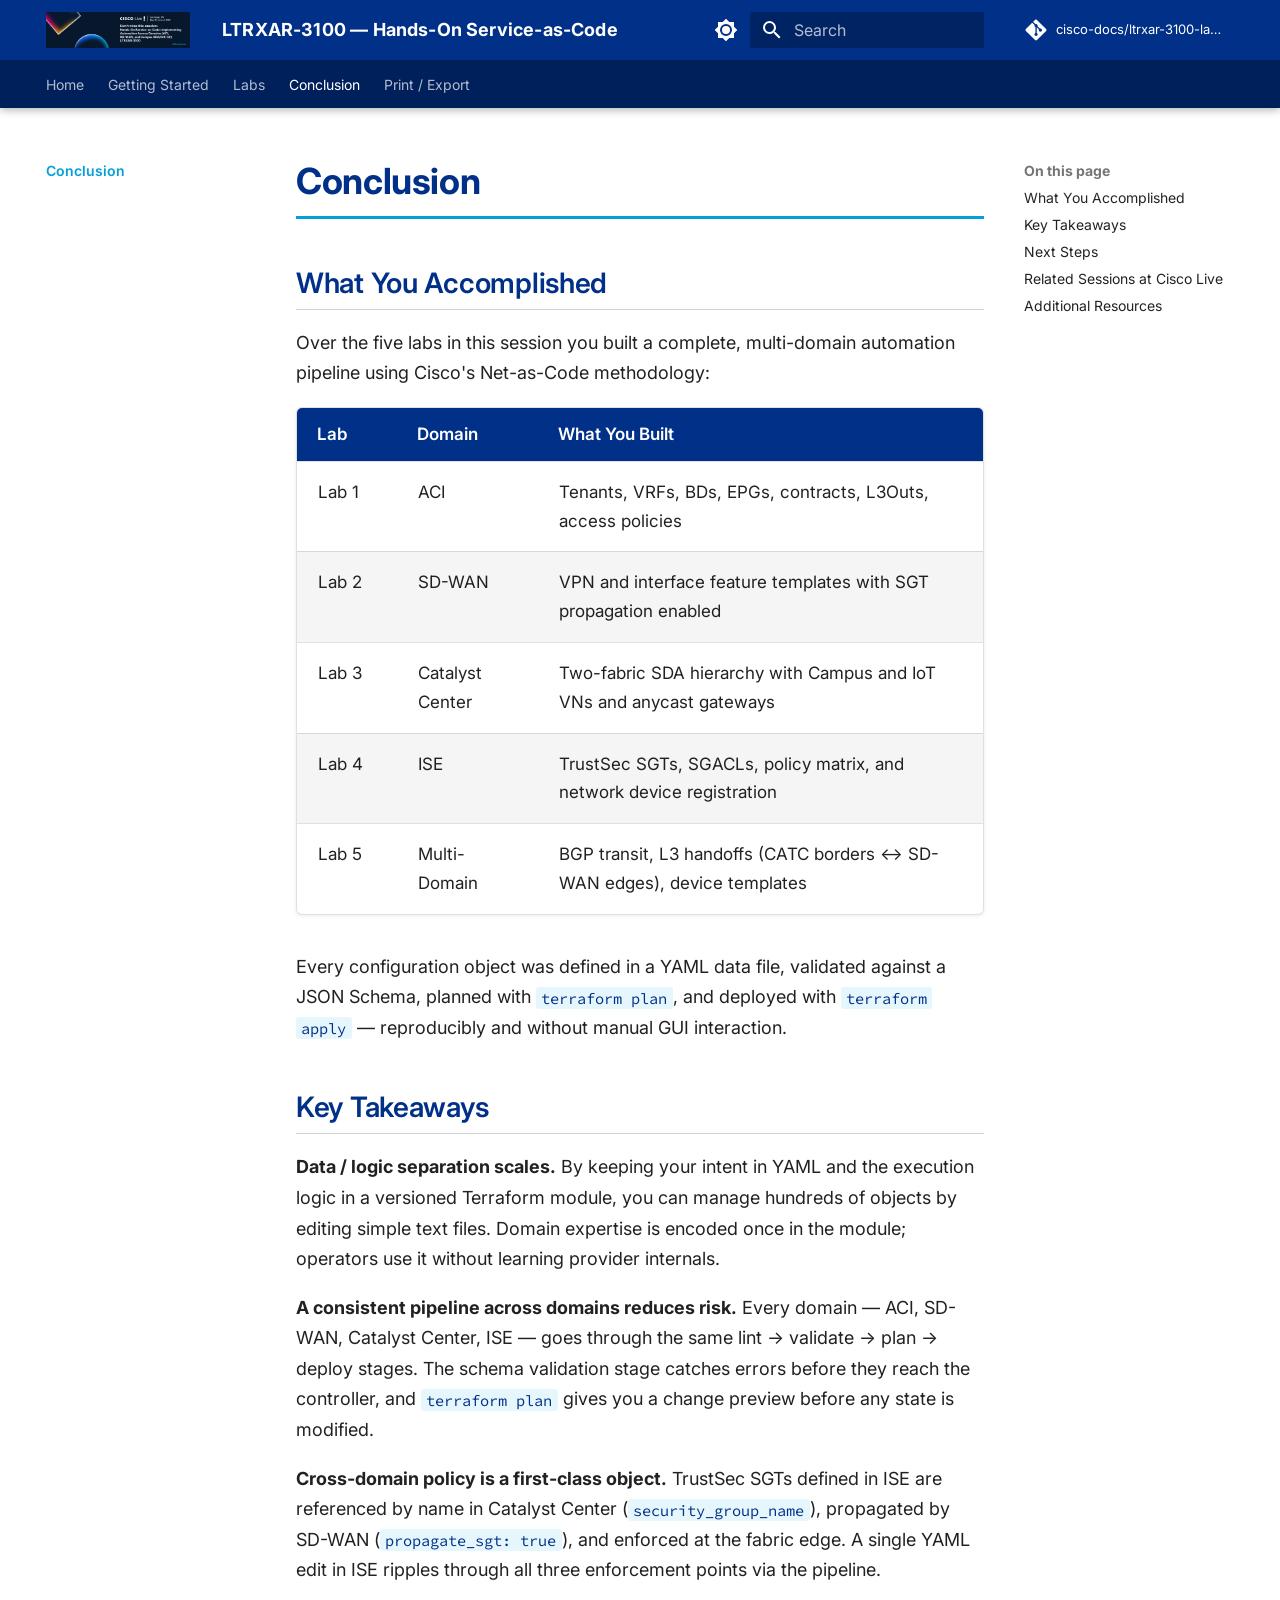
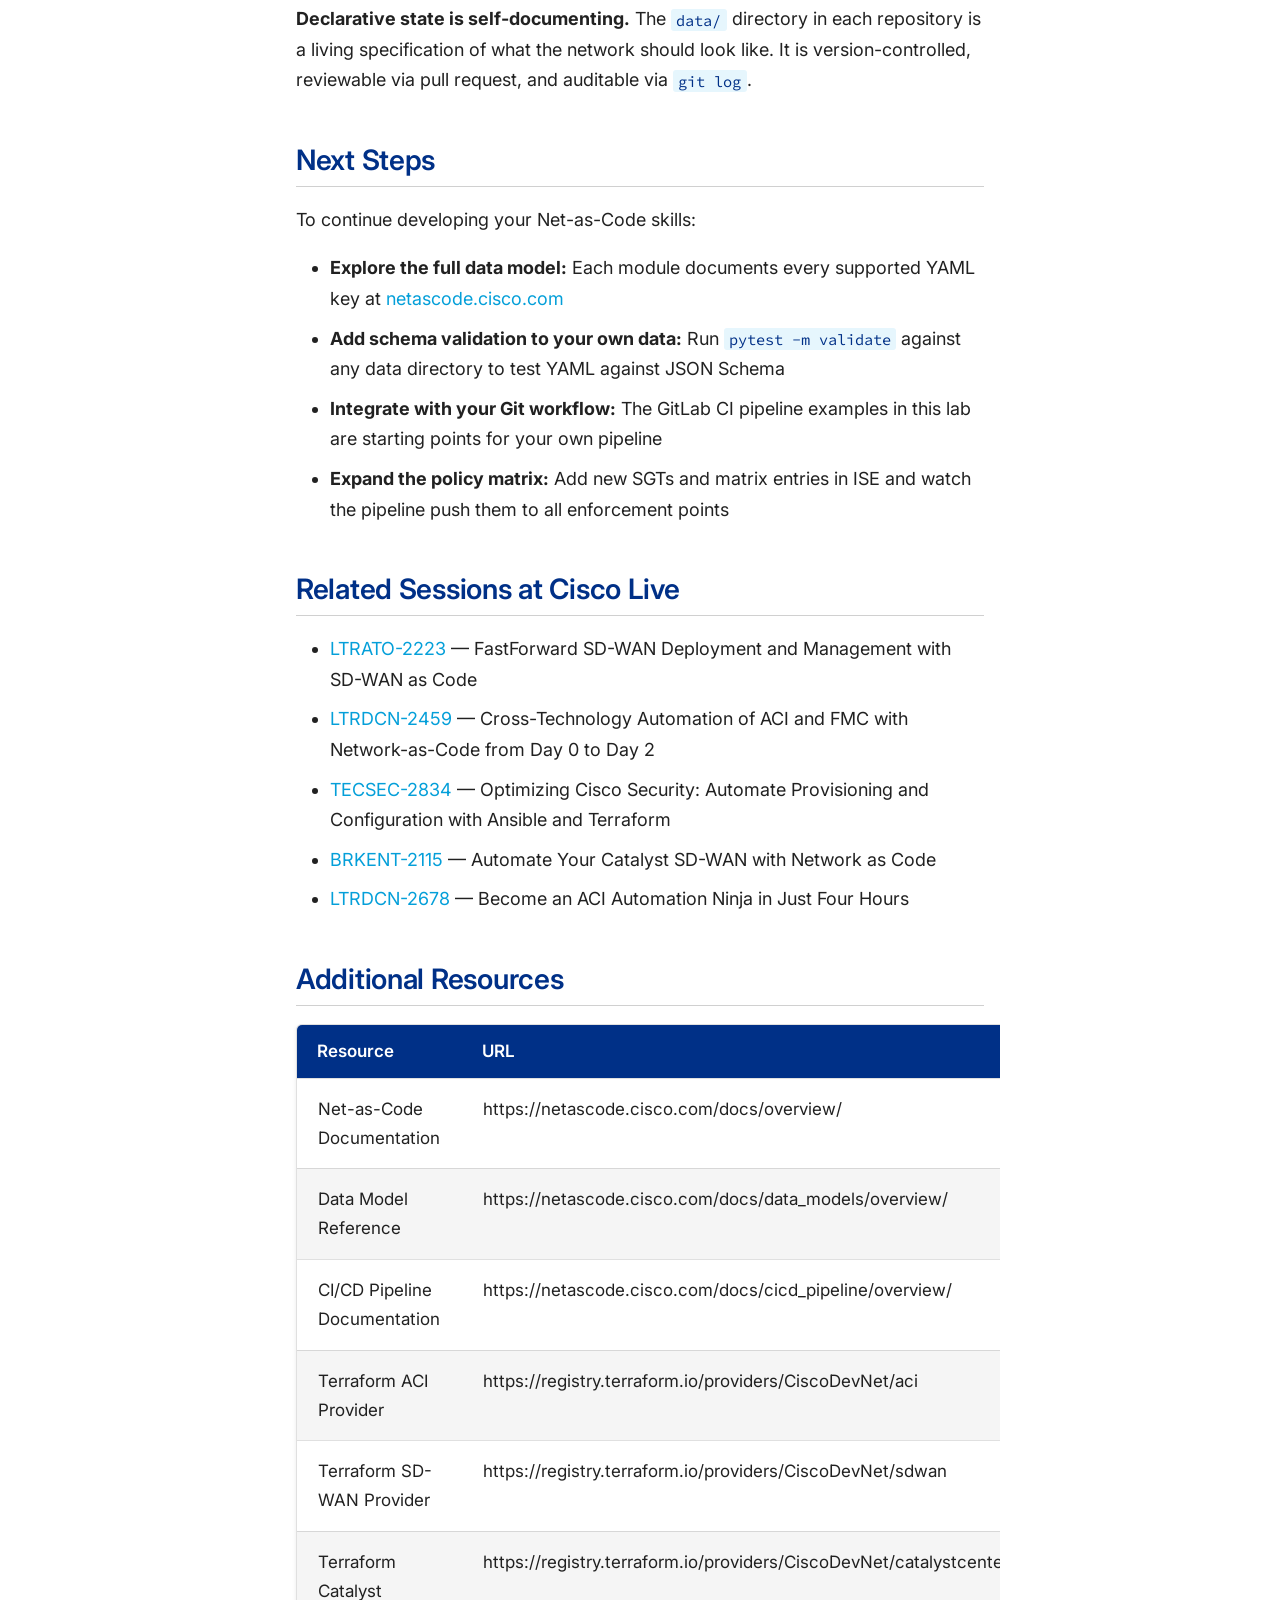
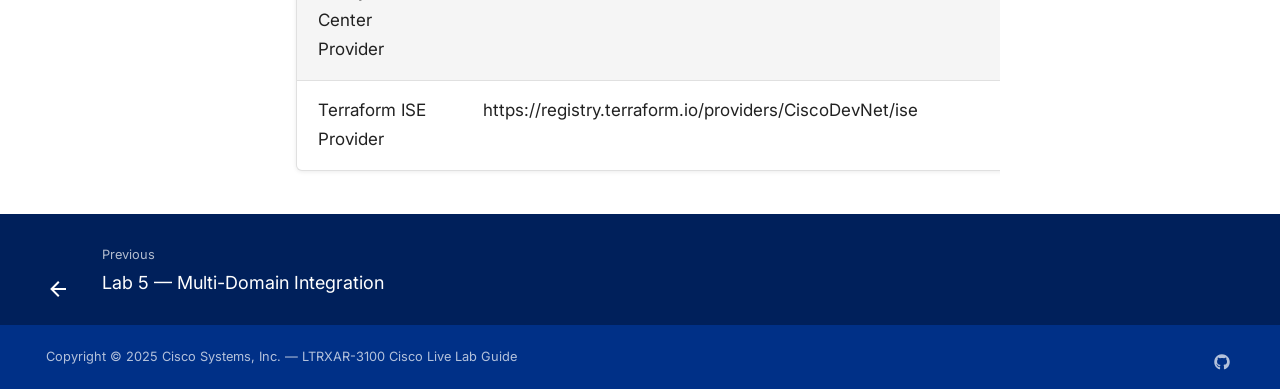
==== conclusion/index.html @ a7feae6b "Deployed baa1447 with MkDocs version: 1.6.1" ====
<!DOCTYPE html><html lang="en" class="no-js"><head>
    
      <meta charset="utf-8">
      <meta name="viewport" content="width=device-width,initial-scale=1">
      
        <meta name="description" content="Implementing Automation Across Domains: ACI, SD-WAN, and Campus SDA/IOS-XE">
      
      
        <meta name="author" content="Cisco Live">
      
      
        <link rel="canonical" href="https://cisco-docs.github.io/ltrxar-3100-lab-guide/conclusion/">
      
      
        <link rel="prev" href="../lab5_multidomain/">
      
      
      
        
      
      
      <link rel="icon" href="../assets/ltrxar_3100_logo.png">
      <meta name="generator" content="mkdocs-1.6.1, mkdocs-material-9.7.6">
    
    
      
        <title>Conclusion - LTRXAR-3100 — Hands-On Service-as-Code</title>
      
    
    
      <link rel="stylesheet" href="../assets/stylesheets/main.484c7ddc.min.css">
      
        
        <link rel="stylesheet" href="../assets/stylesheets/palette.ab4e12ef.min.css">
      
      


    
    
      
    
    
      
        
        
        <link rel="preconnect" href="https://fonts.gstatic.com" crossorigin="">
        <link rel="stylesheet" href="https://fonts.googleapis.com/css?family=Inter:300,300i,400,400i,700,700i%7CSource+Code+Pro:400,400i,700,700i&amp;display=fallback">
        <style>:root{--md-text-font:"Inter";--md-code-font:"Source Code Pro"}</style>
      
    
    
      <link rel="stylesheet" href="../css/print-site.css">
    
      <link rel="stylesheet" href="../css/print-site-material.css">
    
      <link rel="stylesheet" href="../stylesheets/cisco.css">
    
    <script>__md_scope=new URL("..",location),__md_hash=e=>[...e].reduce(((e,_)=>(e<<5)-e+_.charCodeAt(0)),0),__md_get=(e,_=localStorage,t=__md_scope)=>JSON.parse(_.getItem(t.pathname+"."+e)),__md_set=(e,_,t=localStorage,a=__md_scope)=>{try{t.setItem(a.pathname+"."+e,JSON.stringify(_))}catch(e){}}</script>
    
      

    
    
  <link href="../assets/stylesheets/glightbox.min.css" rel="stylesheet"><script src="../assets/javascripts/glightbox.min.js"></script><style id="glightbox-style">
            html.glightbox-open { overflow: initial; height: 100%; }
            .gslide-title { margin-top: 0px; user-select: text; }
            .gslide-desc { color: #666; user-select: text; }
            .gslide-image img { background: white; }
            .gscrollbar-fixer { padding-right: 15px; }
            .gdesc-inner { font-size: 0.75rem; }
            body[data-md-color-scheme="slate"] .gdesc-inner { background: var(--md-default-bg-color); }
            body[data-md-color-scheme="slate"] .gslide-title { color: var(--md-default-fg-color); }
            body[data-md-color-scheme="slate"] .gslide-desc { color: var(--md-default-fg-color); }
        </style></head>
  
  
    
    
      
    
    
    
    
    <body dir="ltr" data-md-color-scheme="default" data-md-color-primary="custom" data-md-color-accent="custom">
  
    
    <input class="md-toggle" data-md-toggle="drawer" type="checkbox" id="__drawer" autocomplete="off">
    <input class="md-toggle" data-md-toggle="search" type="checkbox" id="__search" autocomplete="off">
    <label class="md-overlay" for="__drawer"></label>
    <div data-md-component="skip">
      
        
        <a href="#conclusion" class="md-skip">
          Skip to content
        </a>
      
    </div>
    <div data-md-component="announce">
      
    </div>
    
    
      

  

<header class="md-header md-header--shadow md-header--lifted" data-md-component="header">
  <nav class="md-header__inner md-grid" aria-label="Header">
    <a href=".." title="LTRXAR-3100 — Hands-On Service-as-Code" class="md-header__button md-logo" aria-label="LTRXAR-3100 — Hands-On Service-as-Code" data-md-component="logo">
      
  <img src="../assets/ltrxar_3100_logo.png" alt="logo">

    </a>
    <label class="md-header__button md-icon" for="__drawer">
      
      <svg xmlns="http://www.w3.org/2000/svg" viewBox="0 0 24 24"><path d="M3 6h18v2H3zm0 5h18v2H3zm0 5h18v2H3z"></path></svg>
    </label>
    <div class="md-header__title" data-md-component="header-title">
      <div class="md-header__ellipsis">
        <div class="md-header__topic">
          <span class="md-ellipsis">
            LTRXAR-3100 — Hands-On Service-as-Code
          </span>
        </div>
        <div class="md-header__topic" data-md-component="header-topic">
          <span class="md-ellipsis">
            
              Conclusion
            
          </span>
        </div>
      </div>
    </div>
    
      
        <form class="md-header__option" data-md-component="palette">
  
    
    
    
    <input class="md-option" data-md-color-media="" data-md-color-scheme="default" data-md-color-primary="custom" data-md-color-accent="custom" aria-label="Switch to dark mode" type="radio" name="__palette" id="__palette_0">
    
      <label class="md-header__button md-icon" title="Switch to dark mode" for="__palette_1" hidden="">
        <svg xmlns="http://www.w3.org/2000/svg" viewBox="0 0 24 24"><path d="M12 8a4 4 0 0 0-4 4 4 4 0 0 0 4 4 4 4 0 0 0 4-4 4 4 0 0 0-4-4m0 10a6 6 0 0 1-6-6 6 6 0 0 1 6-6 6 6 0 0 1 6 6 6 6 0 0 1-6 6m8-9.31V4h-4.69L12 .69 8.69 4H4v4.69L.69 12 4 15.31V20h4.69L12 23.31 15.31 20H20v-4.69L23.31 12z"></path></svg>
      </label>
    
  
    
    
    
    <input class="md-option" data-md-color-media="" data-md-color-scheme="slate" data-md-color-primary="custom" data-md-color-accent="custom" aria-label="Switch to light mode" type="radio" name="__palette" id="__palette_1">
    
      <label class="md-header__button md-icon" title="Switch to light mode" for="__palette_0" hidden="">
        <svg xmlns="http://www.w3.org/2000/svg" viewBox="0 0 24 24"><path d="M12 18c-.89 0-1.74-.2-2.5-.55C11.56 16.5 13 14.42 13 12s-1.44-4.5-3.5-5.45C10.26 6.2 11.11 6 12 6a6 6 0 0 1 6 6 6 6 0 0 1-6 6m8-9.31V4h-4.69L12 .69 8.69 4H4v4.69L.69 12 4 15.31V20h4.69L12 23.31 15.31 20H20v-4.69L23.31 12z"></path></svg>
      </label>
    
  
</form>
      
    
    
      <script>var palette=__md_get("__palette");if(palette&&palette.color){if("(prefers-color-scheme)"===palette.color.media){var media=matchMedia("(prefers-color-scheme: light)"),input=document.querySelector(media.matches?"[data-md-color-media='(prefers-color-scheme: light)']":"[data-md-color-media='(prefers-color-scheme: dark)']");palette.color.media=input.getAttribute("data-md-color-media"),palette.color.scheme=input.getAttribute("data-md-color-scheme"),palette.color.primary=input.getAttribute("data-md-color-primary"),palette.color.accent=input.getAttribute("data-md-color-accent")}for(var[key,value]of Object.entries(palette.color))document.body.setAttribute("data-md-color-"+key,value)}</script>
    
    
    
      
      
        <label class="md-header__button md-icon" for="__search">
          
          <svg xmlns="http://www.w3.org/2000/svg" viewBox="0 0 24 24"><path d="M9.5 3A6.5 6.5 0 0 1 16 9.5c0 1.61-.59 3.09-1.56 4.23l.27.27h.79l5 5-1.5 1.5-5-5v-.79l-.27-.27A6.52 6.52 0 0 1 9.5 16 6.5 6.5 0 0 1 3 9.5 6.5 6.5 0 0 1 9.5 3m0 2C7 5 5 7 5 9.5S7 14 9.5 14 14 12 14 9.5 12 5 9.5 5"></path></svg>
        </label>
        <div class="md-search" data-md-component="search" role="dialog">
  <label class="md-search__overlay" for="__search"></label>
  <div class="md-search__inner" role="search">
    <form class="md-search__form" name="search">
      <input type="text" class="md-search__input" name="query" aria-label="Search" placeholder="Search" autocapitalize="off" autocorrect="off" autocomplete="off" spellcheck="false" data-md-component="search-query" required="">
      <label class="md-search__icon md-icon" for="__search">
        
        <svg xmlns="http://www.w3.org/2000/svg" viewBox="0 0 24 24"><path d="M9.5 3A6.5 6.5 0 0 1 16 9.5c0 1.61-.59 3.09-1.56 4.23l.27.27h.79l5 5-1.5 1.5-5-5v-.79l-.27-.27A6.52 6.52 0 0 1 9.5 16 6.5 6.5 0 0 1 3 9.5 6.5 6.5 0 0 1 9.5 3m0 2C7 5 5 7 5 9.5S7 14 9.5 14 14 12 14 9.5 12 5 9.5 5"></path></svg>
        
        <svg xmlns="http://www.w3.org/2000/svg" viewBox="0 0 24 24"><path d="M20 11v2H8l5.5 5.5-1.42 1.42L4.16 12l7.92-7.92L13.5 5.5 8 11z"></path></svg>
      </label>
      <nav class="md-search__options" aria-label="Search">
        
          <a href="javascript:void(0)" class="md-search__icon md-icon" title="Share" aria-label="Share" data-clipboard="" data-clipboard-text="" data-md-component="search-share" tabindex="-1">
            
            <svg xmlns="http://www.w3.org/2000/svg" viewBox="0 0 24 24"><path d="M18 16.08c-.76 0-1.44.3-1.96.77L8.91 12.7c.05-.23.09-.46.09-.7s-.04-.47-.09-.7l7.05-4.11c.54.5 1.25.81 2.04.81a3 3 0 0 0 3-3 3 3 0 0 0-3-3 3 3 0 0 0-3 3c0 .24.04.47.09.7L8.04 9.81C7.5 9.31 6.79 9 6 9a3 3 0 0 0-3 3 3 3 0 0 0 3 3c.79 0 1.5-.31 2.04-.81l7.12 4.15c-.05.21-.08.43-.08.66 0 1.61 1.31 2.91 2.92 2.91s2.92-1.3 2.92-2.91A2.92 2.92 0 0 0 18 16.08"></path></svg>
          </a>
        
        <button type="reset" class="md-search__icon md-icon" title="Clear" aria-label="Clear" tabindex="-1">
          
          <svg xmlns="http://www.w3.org/2000/svg" viewBox="0 0 24 24"><path d="M19 6.41 17.59 5 12 10.59 6.41 5 5 6.41 10.59 12 5 17.59 6.41 19 12 13.41 17.59 19 19 17.59 13.41 12z"></path></svg>
        </button>
      </nav>
      
        <div class="md-search__suggest" data-md-component="search-suggest"></div>
      
    </form>
    <div class="md-search__output">
      <div class="md-search__scrollwrap" tabindex="0" data-md-scrollfix="">
        <div class="md-search-result" data-md-component="search-result">
          <div class="md-search-result__meta">
            Initializing search
          </div>
          <ol class="md-search-result__list" role="presentation"></ol>
        </div>
      </div>
    </div>
  </div>
</div>
      
    
    
      <div class="md-header__source">
        <a href="https://github.com/cisco-docs/ltrxar-3100-lab-guide" title="Go to repository" class="md-source" data-md-component="source">
  <div class="md-source__icon md-icon">
    
    <svg xmlns="http://www.w3.org/2000/svg" viewBox="0 0 448 512"><!--! Font Awesome Free 7.1.0 by @fontawesome - https://fontawesome.com License - https://fontawesome.com/license/free (Icons: CC BY 4.0, Fonts: SIL OFL 1.1, Code: MIT License) Copyright 2025 Fonticons, Inc.--><path d="M439.6 236.1 244 40.5c-5.4-5.5-12.8-8.5-20.4-8.5s-15 3-20.4 8.4L162.5 81l51.5 51.5c27.1-9.1 52.7 16.8 43.4 43.7l49.7 49.7c34.2-11.8 61.2 31 35.5 56.7-26.5 26.5-70.2-2.9-56-37.3L240.3 199v121.9c25.3 12.5 22.3 41.8 9.1 55-6.4 6.4-15.2 10.1-24.3 10.1s-17.8-3.6-24.3-10.1c-17.6-17.6-11.1-46.9 11.2-56v-123c-20.8-8.5-24.6-30.7-18.6-45L142.6 101 8.5 235.1C3 240.6 0 247.9 0 255.5s3 15 8.5 20.4l195.6 195.7c5.4 5.4 12.7 8.4 20.4 8.4s15-3 20.4-8.4l194.7-194.7c5.4-5.4 8.4-12.8 8.4-20.4s-3-15-8.4-20.4"></path></svg>
  </div>
  <div class="md-source__repository">
    cisco-docs/ltrxar-3100-lab-guide
  </div>
</a>
      </div>
    
  </nav>
  
    
      
<nav class="md-tabs" aria-label="Tabs" data-md-component="tabs">
  <div class="md-grid">
    <ul class="md-tabs__list">
      
        
  
  
  
  
    <li class="md-tabs__item">
      <a href=".." class="md-tabs__link">
        
  
  
    
  
  Home

      </a>
    </li>
  

      
        
  
  
  
  
    
    
      <li class="md-tabs__item">
        <a href="../overview/" class="md-tabs__link">
          
  
  
    
  
  Getting Started

        </a>
      </li>
    
  

      
        
  
  
  
  
    
    
      <li class="md-tabs__item">
        <a href="../lab1_aci/" class="md-tabs__link">
          
  
  
    
  
  Labs

        </a>
      </li>
    
  

      
        
  
  
  
    
  
  
    <li class="md-tabs__item md-tabs__item--active">
      <a href="./" class="md-tabs__link">
        
  
  
    
  
  Conclusion

      </a>
    </li>
  

      
        
  
  
  
  
    <li class="md-tabs__item">
      <a href="../print_page/" class="md-tabs__link">
        
  
  
    
  
  Print / Export

      </a>
    </li>
  

      
    </ul>
  </div>
</nav>
    
  
</header>
    
    <div class="md-container" data-md-component="container">
      
      
        
      
      <main class="md-main" data-md-component="main">
        <div class="md-main__inner md-grid">
          
            
              
              <div class="md-sidebar md-sidebar--primary" data-md-component="sidebar" data-md-type="navigation">
                <div class="md-sidebar__scrollwrap">
                  <div class="md-sidebar__inner">
                    


  


<nav class="md-nav md-nav--primary md-nav--lifted" aria-label="Navigation" data-md-level="0">
  <label class="md-nav__title" for="__drawer">
    <a href=".." title="LTRXAR-3100 — Hands-On Service-as-Code" class="md-nav__button md-logo" aria-label="LTRXAR-3100 — Hands-On Service-as-Code" data-md-component="logo">
      
  <img src="../assets/ltrxar_3100_logo.png" alt="logo">

    </a>
    LTRXAR-3100 — Hands-On Service-as-Code
  </label>
  
    <div class="md-nav__source">
      <a href="https://github.com/cisco-docs/ltrxar-3100-lab-guide" title="Go to repository" class="md-source" data-md-component="source">
  <div class="md-source__icon md-icon">
    
    <svg xmlns="http://www.w3.org/2000/svg" viewBox="0 0 448 512"><!--! Font Awesome Free 7.1.0 by @fontawesome - https://fontawesome.com License - https://fontawesome.com/license/free (Icons: CC BY 4.0, Fonts: SIL OFL 1.1, Code: MIT License) Copyright 2025 Fonticons, Inc.--><path d="M439.6 236.1 244 40.5c-5.4-5.5-12.8-8.5-20.4-8.5s-15 3-20.4 8.4L162.5 81l51.5 51.5c27.1-9.1 52.7 16.8 43.4 43.7l49.7 49.7c34.2-11.8 61.2 31 35.5 56.7-26.5 26.5-70.2-2.9-56-37.3L240.3 199v121.9c25.3 12.5 22.3 41.8 9.1 55-6.4 6.4-15.2 10.1-24.3 10.1s-17.8-3.6-24.3-10.1c-17.6-17.6-11.1-46.9 11.2-56v-123c-20.8-8.5-24.6-30.7-18.6-45L142.6 101 8.5 235.1C3 240.6 0 247.9 0 255.5s3 15 8.5 20.4l195.6 195.7c5.4 5.4 12.7 8.4 20.4 8.4s15-3 20.4-8.4l194.7-194.7c5.4-5.4 8.4-12.8 8.4-20.4s-3-15-8.4-20.4"></path></svg>
  </div>
  <div class="md-source__repository">
    cisco-docs/ltrxar-3100-lab-guide
  </div>
</a>
    </div>
  
  <ul class="md-nav__list" data-md-scrollfix="">
    
      
      
  
  
  
  
    <li class="md-nav__item">
      <a href=".." class="md-nav__link">
        
  
  
  <span class="md-ellipsis">
    
  
    Home
  

    
  </span>
  
  

      </a>
    </li>
  

    
      
      
  
  
  
  
    
    
      
        
      
        
      
    
    
    
      
      
        
      
    
    
    <li class="md-nav__item md-nav__item--nested">
      
        
        
          
        
        <input class="md-nav__toggle md-toggle md-toggle--indeterminate" type="checkbox" id="__nav_2">
        
          
          <label class="md-nav__link" for="__nav_2" id="__nav_2_label" tabindex="0">
            
  
  
  <span class="md-ellipsis">
    
  
    Getting Started
  

    
  </span>
  
  

            <span class="md-nav__icon md-icon"></span>
          </label>
        
        <nav class="md-nav" data-md-level="1" aria-labelledby="__nav_2_label" aria-expanded="false">
          <label class="md-nav__title" for="__nav_2">
            <span class="md-nav__icon md-icon"></span>
            
  
    Getting Started
  

          </label>
          <ul class="md-nav__list" data-md-scrollfix="">
            
              
                
  
  
  
  
    <li class="md-nav__item">
      <a href="../overview/" class="md-nav__link">
        
  
  
  <span class="md-ellipsis">
    
  
    Overview
  

    
  </span>
  
  

      </a>
    </li>
  

              
            
              
                
  
  
  
  
    <li class="md-nav__item">
      <a href="../introduction/" class="md-nav__link">
        
  
  
  <span class="md-ellipsis">
    
  
    Introduction
  

    
  </span>
  
  

      </a>
    </li>
  

              
            
          </ul>
        </nav>
      
    </li>
  

    
      
      
  
  
  
  
    
    
      
        
      
        
      
        
      
        
      
        
      
    
    
    
      
      
        
      
    
    
    <li class="md-nav__item md-nav__item--nested">
      
        
        
          
        
        <input class="md-nav__toggle md-toggle md-toggle--indeterminate" type="checkbox" id="__nav_3">
        
          
          <label class="md-nav__link" for="__nav_3" id="__nav_3_label" tabindex="0">
            
  
  
  <span class="md-ellipsis">
    
  
    Labs
  

    
  </span>
  
  

            <span class="md-nav__icon md-icon"></span>
          </label>
        
        <nav class="md-nav" data-md-level="1" aria-labelledby="__nav_3_label" aria-expanded="false">
          <label class="md-nav__title" for="__nav_3">
            <span class="md-nav__icon md-icon"></span>
            
  
    Labs
  

          </label>
          <ul class="md-nav__list" data-md-scrollfix="">
            
              
                
  
  
  
  
    <li class="md-nav__item">
      <a href="../lab1_aci/" class="md-nav__link">
        
  
  
  <span class="md-ellipsis">
    
  
    Lab 1 — ACI as Code
  

    
  </span>
  
  

      </a>
    </li>
  

              
            
              
                
  
  
  
  
    <li class="md-nav__item">
      <a href="../lab2_sdwan/" class="md-nav__link">
        
  
  
  <span class="md-ellipsis">
    
  
    Lab 2 — SD-WAN as Code
  

    
  </span>
  
  

      </a>
    </li>
  

              
            
              
                
  
  
  
  
    <li class="md-nav__item">
      <a href="../lab3_catc/" class="md-nav__link">
        
  
  
  <span class="md-ellipsis">
    
  
    Lab 3 — Catalyst Center as Code
  

    
  </span>
  
  

      </a>
    </li>
  

              
            
              
                
  
  
  
  
    <li class="md-nav__item">
      <a href="../lab4_ise/" class="md-nav__link">
        
  
  
  <span class="md-ellipsis">
    
  
    Lab 4 — ISE as Code
  

    
  </span>
  
  

      </a>
    </li>
  

              
            
              
                
  
  
  
  
    <li class="md-nav__item">
      <a href="../lab5_multidomain/" class="md-nav__link">
        
  
  
  <span class="md-ellipsis">
    
  
    Lab 5 — Multi-Domain Integration
  

    
  </span>
  
  

      </a>
    </li>
  

              
            
          </ul>
        </nav>
      
    </li>
  

    
      
      
  
  
    
  
  
  
    <li class="md-nav__item md-nav__item--active">
      
      <input class="md-nav__toggle md-toggle" type="checkbox" id="__toc">
      
      
        
      
      
        <label class="md-nav__link md-nav__link--active" for="__toc">
          
  
  
  <span class="md-ellipsis">
    
  
    Conclusion
  

    
  </span>
  
  

          <span class="md-nav__icon md-icon"></span>
        </label>
      
      <a href="./" class="md-nav__link md-nav__link--active">
        
  
  
  <span class="md-ellipsis">
    
  
    Conclusion
  

    
  </span>
  
  

      </a>
      
        

  

<nav class="md-nav md-nav--secondary" aria-label="On this page">
  
  
  
    
  
  
    <label class="md-nav__title" for="__toc">
      <span class="md-nav__icon md-icon"></span>
      On this page
    </label>
    <ul class="md-nav__list" data-md-component="toc" data-md-scrollfix="">
      
        <li class="md-nav__item">
  <a href="#what-you-accomplished" class="md-nav__link">
    <span class="md-ellipsis">
      
        What You Accomplished
      
    </span>
  </a>
  
</li>
      
        <li class="md-nav__item">
  <a href="#key-takeaways" class="md-nav__link">
    <span class="md-ellipsis">
      
        Key Takeaways
      
    </span>
  </a>
  
</li>
      
        <li class="md-nav__item">
  <a href="#next-steps" class="md-nav__link">
    <span class="md-ellipsis">
      
        Next Steps
      
    </span>
  </a>
  
</li>
      
        <li class="md-nav__item">
  <a href="#related-sessions-at-cisco-live" class="md-nav__link">
    <span class="md-ellipsis">
      
        Related Sessions at Cisco Live
      
    </span>
  </a>
  
</li>
      
        <li class="md-nav__item">
  <a href="#additional-resources" class="md-nav__link">
    <span class="md-ellipsis">
      
        Additional Resources
      
    </span>
  </a>
  
</li>
      
    </ul>
  
</nav>
      
    </li>
  

    
      
      
  
  
  
  
    <li class="md-nav__item">
      <a href="../print_page/" class="md-nav__link">
        
  
  
  <span class="md-ellipsis">
    
  
    Print / Export
  

    
  </span>
  
  

      </a>
    </li>
  

    
  </ul>
</nav>
                  </div>
                </div>
              </div>
            
            
              
              <div class="md-sidebar md-sidebar--secondary" data-md-component="sidebar" data-md-type="toc">
                <div class="md-sidebar__scrollwrap">
                  <div class="md-sidebar__inner">
                    

  

<nav class="md-nav md-nav--secondary" aria-label="On this page">
  
  
  
    
  
  
    <label class="md-nav__title" for="__toc">
      <span class="md-nav__icon md-icon"></span>
      On this page
    </label>
    <ul class="md-nav__list" data-md-component="toc" data-md-scrollfix="">
      
        <li class="md-nav__item">
  <a href="#what-you-accomplished" class="md-nav__link">
    <span class="md-ellipsis">
      
        What You Accomplished
      
    </span>
  </a>
  
</li>
      
        <li class="md-nav__item">
  <a href="#key-takeaways" class="md-nav__link">
    <span class="md-ellipsis">
      
        Key Takeaways
      
    </span>
  </a>
  
</li>
      
        <li class="md-nav__item">
  <a href="#next-steps" class="md-nav__link">
    <span class="md-ellipsis">
      
        Next Steps
      
    </span>
  </a>
  
</li>
      
        <li class="md-nav__item">
  <a href="#related-sessions-at-cisco-live" class="md-nav__link">
    <span class="md-ellipsis">
      
        Related Sessions at Cisco Live
      
    </span>
  </a>
  
</li>
      
        <li class="md-nav__item">
  <a href="#additional-resources" class="md-nav__link">
    <span class="md-ellipsis">
      
        Additional Resources
      
    </span>
  </a>
  
</li>
      
    </ul>
  
</nav>
                  </div>
                </div>
              </div>
            
          
          
            <div class="md-content" data-md-component="content">
              
              <article class="md-content__inner md-typeset">
                
                  



<h1 id="conclusion">Conclusion<a class="headerlink" href="#conclusion" title="Permanent link">¶</a></h1>
<h2 id="what-you-accomplished">What You Accomplished<a class="headerlink" href="#what-you-accomplished" title="Permanent link">¶</a></h2>
<p>Over the five labs in this session you built a complete, multi-domain automation pipeline using Cisco's Net-as-Code methodology:</p>
<table>
<thead>
<tr>
<th>Lab</th>
<th>Domain</th>
<th>What You Built</th>
</tr>
</thead>
<tbody>
<tr>
<td>Lab 1</td>
<td>ACI</td>
<td>Tenants, VRFs, BDs, EPGs, contracts, L3Outs, access policies</td>
</tr>
<tr>
<td>Lab 2</td>
<td>SD-WAN</td>
<td>VPN and interface feature templates with SGT propagation enabled</td>
</tr>
<tr>
<td>Lab 3</td>
<td>Catalyst Center</td>
<td>Two-fabric SDA hierarchy with Campus and IoT VNs and anycast gateways</td>
</tr>
<tr>
<td>Lab 4</td>
<td>ISE</td>
<td>TrustSec SGTs, SGACLs, policy matrix, and network device registration</td>
</tr>
<tr>
<td>Lab 5</td>
<td>Multi-Domain</td>
<td>BGP transit, L3 handoffs (CATC borders ↔ SD-WAN edges), device templates</td>
</tr>
</tbody>
</table>
<p>Every configuration object was defined in a YAML data file, validated against a JSON Schema, planned with <code>terraform plan</code>, and deployed with <code>terraform apply</code> — reproducibly and without manual GUI interaction.</p>
<h2 id="key-takeaways">Key Takeaways<a class="headerlink" href="#key-takeaways" title="Permanent link">¶</a></h2>
<p><strong>Data / logic separation scales.</strong> By keeping your intent in YAML and the execution logic in a versioned Terraform module, you can manage hundreds of objects by editing simple text files. Domain expertise is encoded once in the module; operators use it without learning provider internals.</p>
<p><strong>A consistent pipeline across domains reduces risk.</strong> Every domain — ACI, SD-WAN, Catalyst Center, ISE — goes through the same lint → validate → plan → deploy stages. The schema validation stage catches errors before they reach the controller, and <code>terraform plan</code> gives you a change preview before any state is modified.</p>
<p><strong>Cross-domain policy is a first-class object.</strong> TrustSec SGTs defined in ISE are referenced by name in Catalyst Center (<code>security_group_name</code>), propagated by SD-WAN (<code>propagate_sgt: true</code>), and enforced at the fabric edge. A single YAML edit in ISE ripples through all three enforcement points via the pipeline.</p>
<p><strong>Declarative state is self-documenting.</strong> The <code>data/</code> directory in each repository is a living specification of what the network should look like. It is version-controlled, reviewable via pull request, and auditable via <code>git log</code>.</p>
<h2 id="next-steps">Next Steps<a class="headerlink" href="#next-steps" title="Permanent link">¶</a></h2>
<p>To continue developing your Net-as-Code skills:</p>
<ul>
<li><strong>Explore the full data model:</strong> Each module documents every supported YAML key at <a href="https://netascode.cisco.com/docs/data_models/overview/">netascode.cisco.com</a></li>
<li><strong>Add schema validation to your own data:</strong> Run <code>pytest -m validate</code> against any data directory to test YAML against JSON Schema</li>
<li><strong>Integrate with your Git workflow:</strong> The GitLab CI pipeline examples in this lab are starting points for your own pipeline</li>
<li><strong>Expand the policy matrix:</strong> Add new SGTs and matrix entries in ISE and watch the pipeline push them to all enforcement points</li>
</ul>
<h2 id="related-sessions-at-cisco-live">Related Sessions at Cisco Live<a class="headerlink" href="#related-sessions-at-cisco-live" title="Permanent link">¶</a></h2>
<ul>
<li><a href="https://www.ciscolive.com/emea/learn/session-catalog.html?search=LTRATO-2223">LTRATO-2223</a> — FastForward SD-WAN Deployment and Management with SD-WAN as Code</li>
<li><a href="https://www.ciscolive.com/emea/learn/session-catalog.html?search=LTRDCN-2459">LTRDCN-2459</a> — Cross-Technology Automation of ACI and FMC with Network-as-Code from Day 0 to Day 2</li>
<li><a href="https://www.ciscolive.com/emea/learn/session-catalog.html?search=TECSEC-2834">TECSEC-2834</a> — Optimizing Cisco Security: Automate Provisioning and Configuration with Ansible and Terraform</li>
<li><a href="https://www.ciscolive.com/emea/learn/session-catalog.html?search=BRKENT-2115">BRKENT-2115</a> — Automate Your Catalyst SD-WAN with Network as Code</li>
<li><a href="https://www.ciscolive.com/emea/learn/session-catalog.html?search=LTRDCN-2678">LTRDCN-2678</a> — Become an ACI Automation Ninja in Just Four Hours</li>
</ul>
<h2 id="additional-resources">Additional Resources<a class="headerlink" href="#additional-resources" title="Permanent link">¶</a></h2>
<table>
<thead>
<tr>
<th>Resource</th>
<th>URL</th>
</tr>
</thead>
<tbody>
<tr>
<td>Net-as-Code Documentation</td>
<td>https://netascode.cisco.com/docs/overview/</td>
</tr>
<tr>
<td>Data Model Reference</td>
<td>https://netascode.cisco.com/docs/data_models/overview/</td>
</tr>
<tr>
<td>CI/CD Pipeline Documentation</td>
<td>https://netascode.cisco.com/docs/cicd_pipeline/overview/</td>
</tr>
<tr>
<td>Terraform ACI Provider</td>
<td>https://registry.terraform.io/providers/CiscoDevNet/aci</td>
</tr>
<tr>
<td>Terraform SD-WAN Provider</td>
<td>https://registry.terraform.io/providers/CiscoDevNet/sdwan</td>
</tr>
<tr>
<td>Terraform Catalyst Center Provider</td>
<td>https://registry.terraform.io/providers/CiscoDevNet/catalystcenter</td>
</tr>
<tr>
<td>Terraform ISE Provider</td>
<td>https://registry.terraform.io/providers/CiscoDevNet/ise</td>
</tr>
</tbody>
</table>












                
              </article>
            </div>
          
          
  <script>var tabs=__md_get("__tabs");if(Array.isArray(tabs))e:for(var set of document.querySelectorAll(".tabbed-set")){var labels=set.querySelector(".tabbed-labels");for(var tab of tabs)for(var label of labels.getElementsByTagName("label"))if(label.innerText.trim()===tab){var input=document.getElementById(label.htmlFor);input.checked=!0;continue e}}</script>

<script>var target=document.getElementById(location.hash.slice(1));target&&target.name&&(target.checked=target.name.startsWith("__tabbed_"))</script>
        </div>
        
          <button type="button" class="md-top md-icon" data-md-component="top" hidden="">
  
  <svg xmlns="http://www.w3.org/2000/svg" viewBox="0 0 24 24"><path d="M13 20h-2V8l-5.5 5.5-1.42-1.42L12 4.16l7.92 7.92-1.42 1.42L13 8z"></path></svg>
  Back to top
</button>
        
      </main>
      
        <footer class="md-footer">
  
    
      
      <nav class="md-footer__inner md-grid" aria-label="Footer">
        
          
          <a href="../lab5_multidomain/" class="md-footer__link md-footer__link--prev" aria-label="Previous: Lab 5 — Multi-Domain Integration">
            <div class="md-footer__button md-icon">
              
              <svg xmlns="http://www.w3.org/2000/svg" viewBox="0 0 24 24"><path d="M20 11v2H8l5.5 5.5-1.42 1.42L4.16 12l7.92-7.92L13.5 5.5 8 11z"></path></svg>
            </div>
            <div class="md-footer__title">
              <span class="md-footer__direction">
                Previous
              </span>
              <div class="md-ellipsis">
                Lab 5 — Multi-Domain Integration
              </div>
            </div>
          </a>
        
        
      </nav>
    
  
  <div class="md-footer-meta md-typeset">
    <div class="md-footer-meta__inner md-grid">
      <div class="md-copyright">
  
    <div class="md-copyright__highlight">
      Copyright © 2025 Cisco Systems, Inc. — LTRXAR-3100 Cisco Live Lab Guide

    </div>
  
  
</div>
      
        
<div class="md-social">
  
    
    
    
    
    <a href="https://github.com/cisco-docs" target="_blank" rel="noopener" title="Cisco Docs on GitHub" class="md-social__link">
      <svg xmlns="http://www.w3.org/2000/svg" viewBox="0 0 512 512"><!--! Font Awesome Free 7.1.0 by @fontawesome - https://fontawesome.com License - https://fontawesome.com/license/free (Icons: CC BY 4.0, Fonts: SIL OFL 1.1, Code: MIT License) Copyright 2025 Fonticons, Inc.--><path d="M173.9 397.4c0 2-2.3 3.6-5.2 3.6-3.3.3-5.6-1.3-5.6-3.6 0-2 2.3-3.6 5.2-3.6 3-.3 5.6 1.3 5.6 3.6m-31.1-4.5c-.7 2 1.3 4.3 4.3 4.9 2.6 1 5.6 0 6.2-2s-1.3-4.3-4.3-5.2c-2.6-.7-5.5.3-6.2 2.3m44.2-1.7c-2.9.7-4.9 2.6-4.6 4.9.3 2 2.9 3.3 5.9 2.6 2.9-.7 4.9-2.6 4.6-4.6-.3-1.9-3-3.2-5.9-2.9M252.8 8C114.1 8 8 113.3 8 252c0 110.9 69.8 205.8 169.5 239.2 12.8 2.3 17.3-5.6 17.3-12.1 0-6.2-.3-40.4-.3-61.4 0 0-70 15-84.7-29.8 0 0-11.4-29.1-27.8-36.6 0 0-22.9-15.7 1.6-15.4 0 0 24.9 2 38.6 25.8 21.9 38.6 58.6 27.5 72.9 20.9 2.3-16 8.8-27.1 16-33.7-55.9-6.2-112.3-14.3-112.3-110.5 0-27.5 7.6-41.3 23.6-58.9-2.6-6.5-11.1-33.3 2.6-67.9 20.9-6.5 69 27 69 27 20-5.6 41.5-8.5 62.8-8.5s42.8 2.9 62.8 8.5c0 0 48.1-33.6 69-27 13.7 34.7 5.2 61.4 2.6 67.9 16 17.7 25.8 31.5 25.8 58.9 0 96.5-58.9 104.2-114.8 110.5 9.2 7.9 17 22.9 17 46.4 0 33.7-.3 75.4-.3 83.6 0 6.5 4.6 14.4 17.3 12.1C436.2 457.8 504 362.9 504 252 504 113.3 391.5 8 252.8 8M105.2 352.9c-1.3 1-1 3.3.7 5.2 1.6 1.6 3.9 2.3 5.2 1 1.3-1 1-3.3-.7-5.2-1.6-1.6-3.9-2.3-5.2-1m-10.8-8.1c-.7 1.3.3 2.9 2.3 3.9 1.6 1 3.6.7 4.3-.7.7-1.3-.3-2.9-2.3-3.9-2-.6-3.6-.3-4.3.7m32.4 35.6c-1.6 1.3-1 4.3 1.3 6.2 2.3 2.3 5.2 2.6 6.5 1 1.3-1.3.7-4.3-1.3-6.2-2.2-2.3-5.2-2.6-6.5-1m-11.4-14.7c-1.6 1-1.6 3.6 0 5.9s4.3 3.3 5.6 2.3c1.6-1.3 1.6-3.9 0-6.2-1.4-2.3-4-3.3-5.6-2"></path></svg>
    </a>
  
</div>
      
    </div>
  </div>
</footer>
      
    </div>
    <div class="md-dialog" data-md-component="dialog">
      <div class="md-dialog__inner md-typeset"></div>
    </div>
    
    
    
      
      
      <script id="__config" type="application/json">{"annotate": null, "base": "..", "features": ["navigation.tabs", "navigation.tabs.sticky", "navigation.sections", "navigation.expand", "navigation.top", "navigation.footer", "navigation.indexes", "toc.follow", "search.highlight", "search.share", "search.suggest", "content.code.copy", "content.code.annotate", "content.tabs.link"], "search": "../assets/javascripts/workers/search.2c215733.min.js", "tags": null, "translations": {"clipboard.copied": "Copied to clipboard", "clipboard.copy": "Copy to clipboard", "search.result.more.one": "1 more on this page", "search.result.more.other": "# more on this page", "search.result.none": "No matching documents", "search.result.one": "1 matching document", "search.result.other": "# matching documents", "search.result.placeholder": "Type to start searching", "search.result.term.missing": "Missing", "select.version": "Select version"}, "version": null}</script>
    
    
      <script src="../assets/javascripts/bundle.79ae519e.min.js"></script>
      
        <script src="../js/print-site.js"></script>
      
    
  
<script id="init-glightbox">const lightbox = GLightbox({"touchNavigation": true, "loop": false, "zoomable": true, "draggable": true, "openEffect": "zoom", "closeEffect": "zoom", "slideEffect": "slide"});
document$.subscribe(()=>{ lightbox.reload(); });
</script></body></html>
---- assets/stylesheets/main.484c7ddc.min.css ----
@charset "UTF-8";html{-webkit-text-size-adjust:none;-moz-text-size-adjust:none;text-size-adjust:none;box-sizing:border-box}*,:after,:before{box-sizing:inherit}@media (prefers-reduced-motion){*,:after,:before{transition:none!important}}body{margin:0}a,button,input,label{-webkit-tap-highlight-color:transparent}a{color:inherit;text-decoration:none}hr{border:0;box-sizing:initial;display:block;height:.05rem;overflow:visible;padding:0}small{font-size:80%}sub,sup{line-height:1em}img{border-style:none}table{border-collapse:initial;border-spacing:0}td,th{font-weight:400;vertical-align:top}button{background:#0000;border:0;font-family:inherit;font-size:inherit;margin:0;padding:0}input{border:0;outline:none}:root{--md-primary-fg-color:#4051b5;--md-primary-fg-color--light:#5d6cc0;--md-primary-fg-color--dark:#303fa1;--md-primary-bg-color:#fff;--md-primary-bg-color--light:#ffffffb3;--md-accent-fg-color:#526cfe;--md-accent-fg-color--transparent:#526cfe1a;--md-accent-bg-color:#fff;--md-accent-bg-color--light:#ffffffb3}[data-md-color-scheme=default]{color-scheme:light}[data-md-color-scheme=default] img[src$="#gh-dark-mode-only"],[data-md-color-scheme=default] img[src$="#only-dark"]{display:none}:root,[data-md-color-scheme=default]{--md-hue:225deg;--md-default-fg-color:#000000de;--md-default-fg-color--light:#0000008a;--md-default-fg-color--lighter:#00000052;--md-default-fg-color--lightest:#00000012;--md-default-bg-color:#fff;--md-default-bg-color--light:#ffffffb3;--md-default-bg-color--lighter:#ffffff4d;--md-default-bg-color--lightest:#ffffff1f;--md-code-fg-color:#36464e;--md-code-bg-color:#f5f5f5;--md-code-bg-color--light:#f5f5f5b3;--md-code-bg-color--lighter:#f5f5f54d;--md-code-hl-color:#4287ff;--md-code-hl-color--light:#4287ff1a;--md-code-hl-number-color:#d52a2a;--md-code-hl-special-color:#db1457;--md-code-hl-function-color:#a846b9;--md-code-hl-constant-color:#6e59d9;--md-code-hl-keyword-color:#3f6ec6;--md-code-hl-string-color:#1c7d4d;--md-code-hl-name-color:var(--md-code-fg-color);--md-code-hl-operator-color:var(--md-default-fg-color--light);--md-code-hl-punctuation-color:var(--md-default-fg-color--light);--md-code-hl-comment-color:var(--md-default-fg-color--light);--md-code-hl-generic-color:var(--md-default-fg-color--light);--md-code-hl-variable-color:var(--md-default-fg-color--light);--md-typeset-color:var(--md-default-fg-color);--md-typeset-a-color:var(--md-primary-fg-color);--md-typeset-del-color:#f5503d26;--md-typeset-ins-color:#0bd57026;--md-typeset-kbd-color:#fafafa;--md-typeset-kbd-accent-color:#fff;--md-typeset-kbd-border-color:#b8b8b8;--md-typeset-mark-color:#ffff0080;--md-typeset-table-color:#0000001f;--md-typeset-table-color--light:rgba(0,0,0,.035);--md-admonition-fg-color:var(--md-default-fg-color);--md-admonition-bg-color:var(--md-default-bg-color);--md-warning-fg-color:#000000de;--md-warning-bg-color:#ff9;--md-footer-fg-color:#fff;--md-footer-fg-color--light:#ffffffb3;--md-footer-fg-color--lighter:#ffffff73;--md-footer-bg-color:#000000de;--md-footer-bg-color--dark:#00000052;--md-shadow-z1:0 0.2rem 0.5rem #0000000d,0 0 0.05rem #0000001a;--md-shadow-z2:0 0.2rem 0.5rem #0000001a,0 0 0.05rem #00000040;--md-shadow-z3:0 0.2rem 0.5rem #0003,0 0 0.05rem #00000059}.md-icon svg{fill:currentcolor;display:block;height:1.2rem;width:1.2rem}body{-webkit-font-smoothing:antialiased;-moz-osx-font-smoothing:grayscale;--md-text-font-family:var(--md-text-font,_),-apple-system,BlinkMacSystemFont,Helvetica,Arial,sans-serif;--md-code-font-family:var(--md-code-font,_),SFMono-Regular,Consolas,Menlo,monospace}aside,body,input{font-feature-settings:"kern","liga";color:var(--md-typeset-color);font-family:var(--md-text-font-family)}code,kbd,pre{font-feature-settings:"kern";font-family:var(--md-code-font-family)}:root{--md-typeset-table-sort-icon:url('data:image/svg+xml;charset=utf-8,<svg xmlns="http://www.w3.org/2000/svg" viewBox="0 0 24 24"><path d="m18 21-4-4h3V7h-3l4-4 4 4h-3v10h3M2 19v-2h10v2M2 13v-2h7v2M2 7V5h4v2z"/></svg>');--md-typeset-table-sort-icon--asc:url('data:image/svg+xml;charset=utf-8,<svg xmlns="http://www.w3.org/2000/svg" viewBox="0 0 24 24"><path d="M19 17h3l-4 4-4-4h3V3h2M2 17h10v2H2M6 5v2H2V5m0 6h7v2H2z"/></svg>');--md-typeset-table-sort-icon--desc:url('data:image/svg+xml;charset=utf-8,<svg xmlns="http://www.w3.org/2000/svg" viewBox="0 0 24 24"><path d="M19 7h3l-4-4-4 4h3v14h2M2 17h10v2H2M6 5v2H2V5m0 6h7v2H2z"/></svg>')}.md-typeset{-webkit-print-color-adjust:exact;color-adjust:exact;font-size:.8rem;line-height:1.6;overflow-wrap:break-word}@media print{.md-typeset{font-size:.68rem}}.md-typeset blockquote,.md-typeset dl,.md-typeset figure,.md-typeset ol,.md-typeset pre,.md-typeset ul{margin-bottom:1em;margin-top:1em}.md-typeset h1{color:var(--md-default-fg-color--light);font-size:2em;line-height:1.3;margin:0 0 1.25em}.md-typeset h1,.md-typeset h2{font-weight:300;letter-spacing:-.01em}.md-typeset h2{font-size:1.5625em;line-height:1.4;margin:1.6em 0 .64em}.md-typeset h3{font-size:1.25em;font-weight:400;letter-spacing:-.01em;line-height:1.5;margin:1.6em 0 .8em}.md-typeset h2+h3{margin-top:.8em}.md-typeset h4{font-weight:700;letter-spacing:-.01em;margin:1em 0}.md-typeset h5,.md-typeset h6{color:var(--md-default-fg-color--light);font-size:.8em;font-weight:700;letter-spacing:-.01em;margin:1.25em 0}.md-typeset h5{text-transform:uppercase}.md-typeset h5 code{text-transform:none}.md-typeset hr{border-bottom:.05rem solid var(--md-default-fg-color--lightest);display:flow-root;margin:1.5em 0}.md-typeset a{color:var(--md-typeset-a-color);word-break:break-word}.md-typeset a,.md-typeset a:before{transition:color 125ms}.md-typeset a:focus,.md-typeset a:hover{color:var(--md-accent-fg-color)}.md-typeset a:focus code,.md-typeset a:hover code{background-color:var(--md-accent-fg-color--transparent);color:var(--md-accent-fg-color)}.md-typeset a code{color:var(--md-typeset-a-color)}.md-typeset a.focus-visible{outline-color:var(--md-accent-fg-color);outline-offset:.2rem}.md-typeset code,.md-typeset kbd,.md-typeset pre{color:var(--md-code-fg-color);direction:ltr;font-variant-ligatures:none;transition:background-color 125ms}@media print{.md-typeset code,.md-typeset kbd,.md-typeset pre{white-space:pre-wrap}}.md-typeset code{background-color:var(--md-code-bg-color);border-radius:.1rem;-webkit-box-decoration-break:clone;box-decoration-break:clone;font-size:.85em;padding:0 .2941176471em;transition:color 125ms,background-color 125ms;word-break:break-word}.md-typeset code:not(.focus-visible){-webkit-tap-highlight-color:transparent;outline:none}.md-typeset pre{display:flow-root;line-height:1.4;position:relative}.md-typeset pre>code{-webkit-box-decoration-break:slice;box-decoration-break:slice;box-shadow:none;display:block;margin:0;outline-color:var(--md-accent-fg-color);overflow:auto;padding:.7720588235em 1.1764705882em;scrollbar-color:var(--md-default-fg-color--lighter) #0000;scrollbar-width:thin;touch-action:auto;word-break:normal}.md-typeset pre>code:hover{scrollbar-color:var(--md-accent-fg-color) #0000}.md-typeset pre>code::-webkit-scrollbar{height:.2rem;width:.2rem}.md-typeset pre>code::-webkit-scrollbar-thumb{background-color:var(--md-default-fg-color--lighter)}.md-typeset pre>code::-webkit-scrollbar-thumb:hover{background-color:var(--md-accent-fg-color)}.md-typeset kbd{background-color:var(--md-typeset-kbd-color);border-radius:.1rem;box-shadow:0 .1rem 0 .05rem var(--md-typeset-kbd-border-color),0 .1rem 0 var(--md-typeset-kbd-border-color),0 -.1rem .2rem var(--md-typeset-kbd-accent-color) inset;color:var(--md-default-fg-color);display:inline-block;font-size:.75em;padding:0 .6666666667em;vertical-align:text-top;word-break:break-word}.md-typeset mark{background-color:var(--md-typeset-mark-color);-webkit-box-decoration-break:clone;box-decoration-break:clone;color:inherit;word-break:break-word}.md-typeset abbr{cursor:help;text-decoration:none}.md-typeset [data-preview],.md-typeset abbr{border-bottom:.05rem dotted var(--md-default-fg-color--light)}.md-typeset small{opacity:.75}[dir=ltr] .md-typeset sub,[dir=ltr] .md-typeset sup{margin-left:.078125em}[dir=rtl] .md-typeset sub,[dir=rtl] .md-typeset sup{margin-right:.078125em}[dir=ltr] .md-typeset blockquote{padding-left:.6rem}[dir=rtl] .md-typeset blockquote{padding-right:.6rem}[dir=ltr] .md-typeset blockquote{border-left:.2rem solid var(--md-default-fg-color--lighter)}[dir=rtl] .md-typeset blockquote{border-right:.2rem solid var(--md-default-fg-color--lighter)}.md-typeset blockquote{color:var(--md-default-fg-color--light);margin-left:0;margin-right:0}.md-typeset ul{list-style-type:disc}.md-typeset ul[type]{list-style-type:revert-layer}[dir=ltr] .md-typeset ol,[dir=ltr] .md-typeset ul{margin-left:.625em}[dir=rtl] .md-typeset ol,[dir=rtl] .md-typeset ul{margin-right:.625em}.md-typeset ol,.md-typeset ul{padding:0}.md-typeset ol:not([hidden]),.md-typeset ul:not([hidden]){display:flow-root}.md-typeset ol ol,.md-typeset ul ol{list-style-type:lower-alpha}.md-typeset ol ol ol,.md-typeset ul ol ol{list-style-type:lower-roman}.md-typeset ol ol ol ol,.md-typeset ul ol ol ol{list-style-type:upper-alpha}.md-typeset ol ol ol ol ol,.md-typeset ul ol ol ol ol{list-style-type:upper-roman}.md-typeset ol[type],.md-typeset ul[type]{list-style-type:revert-layer}[dir=ltr] .md-typeset ol li,[dir=ltr] .md-typeset ul li{margin-left:1.25em}[dir=rtl] .md-typeset ol li,[dir=rtl] .md-typeset ul li{margin-right:1.25em}.md-typeset ol li,.md-typeset ul li{margin-bottom:.5em}.md-typeset ol li blockquote,.md-typeset ol li p,.md-typeset ul li blockquote,.md-typeset ul li p{margin:.5em 0}.md-typeset ol li:last-child,.md-typeset ul li:last-child{margin-bottom:0}[dir=ltr] .md-typeset ol li ol,[dir=ltr] .md-typeset ol li ul,[dir=ltr] .md-typeset ul li ol,[dir=ltr] .md-typeset ul li ul{margin-left:.625em}[dir=rtl] .md-typeset ol li ol,[dir=rtl] .md-typeset ol li ul,[dir=rtl] .md-typeset ul li ol,[dir=rtl] .md-typeset ul li ul{margin-right:.625em}.md-typeset ol li ol,.md-typeset ol li ul,.md-typeset ul li ol,.md-typeset ul li ul{margin-bottom:.5em;margin-top:.5em}[dir=ltr] .md-typeset dd{margin-left:1.875em}[dir=rtl] .md-typeset dd{margin-right:1.875em}.md-typeset dd{margin-bottom:1.5em;margin-top:1em}.md-typeset img,.md-typeset svg,.md-typeset video{height:auto;max-width:100%}.md-typeset img[align=left]{margin:1em 1em 1em 0}.md-typeset img[align=right]{margin:1em 0 1em 1em}.md-typeset img[align]:only-child{margin-top:0}.md-typeset figure{display:flow-root;margin:1em auto;max-width:100%;text-align:center;width:fit-content}.md-typeset figure img{display:block;margin:0 auto}.md-typeset figcaption{font-style:italic;margin:1em auto;max-width:24rem}.md-typeset iframe{max-width:100%}.md-typeset table:not([class]){background-color:var(--md-default-bg-color);border:.05rem solid var(--md-typeset-table-color);border-radius:.1rem;display:inline-block;font-size:.64rem;max-width:100%;overflow:auto;touch-action:auto}@media print{.md-typeset table:not([class]){display:table}}.md-typeset table:not([class])+*{margin-top:1.5em}.md-typeset table:not([class]) td>:first-child,.md-typeset table:not([class]) th>:first-child{margin-top:0}.md-typeset table:not([class]) td>:last-child,.md-typeset table:not([class]) th>:last-child{margin-bottom:0}.md-typeset table:not([class]) td:not([align]),.md-typeset table:not([class]) th:not([align]){text-align:left}[dir=rtl] .md-typeset table:not([class]) td:not([align]),[dir=rtl] .md-typeset table:not([class]) th:not([align]){text-align:right}.md-typeset table:not([class]) th{font-weight:700;min-width:5rem;padding:.9375em 1.25em;vertical-align:top}.md-typeset table:not([class]) td{border-top:.05rem solid var(--md-typeset-table-color);padding:.9375em 1.25em;vertical-align:top}.md-typeset table:not([class]) tbody tr{transition:background-color 125ms}.md-typeset table:not([class]) tbody tr:hover{background-color:var(--md-typeset-table-color--light);box-shadow:0 .05rem 0 var(--md-default-bg-color) inset}.md-typeset table:not([class]) a{word-break:normal}.md-typeset table th[role=columnheader]{cursor:pointer}[dir=ltr] .md-typeset table th[role=columnheader]:after{margin-left:.5em}[dir=rtl] .md-typeset table th[role=columnheader]:after{margin-right:.5em}.md-typeset table th[role=columnheader]:after{content:"";display:inline-block;height:1.2em;-webkit-mask-image:var(--md-typeset-table-sort-icon);mask-image:var(--md-typeset-table-sort-icon);-webkit-mask-repeat:no-repeat;mask-repeat:no-repeat;-webkit-mask-size:contain;mask-size:contain;transition:background-color 125ms;vertical-align:text-bottom;width:1.2em}.md-typeset table th[role=columnheader]:hover:after{background-color:var(--md-default-fg-color--lighter)}.md-typeset table th[role=columnheader][aria-sort=ascending]:after{background-color:var(--md-default-fg-color--light);-webkit-mask-image:var(--md-typeset-table-sort-icon--asc);mask-image:var(--md-typeset-table-sort-icon--asc)}.md-typeset table th[role=columnheader][aria-sort=descending]:after{background-color:var(--md-default-fg-color--light);-webkit-mask-image:var(--md-typeset-table-sort-icon--desc);mask-image:var(--md-typeset-table-sort-icon--desc)}.md-typeset__scrollwrap{margin:1em -.8rem;overflow-x:auto;touch-action:auto}.md-typeset__table{display:inline-block;margin-bottom:.5em;padding:0 .8rem}@media print{.md-typeset__table{display:block}}html .md-typeset__table table{display:table;margin:0;overflow:hidden;width:100%}@media screen and (max-width:44.984375em){.md-content__inner>pre{margin:1em -.8rem}.md-content__inner>pre code{border-radius:0}}.md-typeset .md-author{border-radius:100%;display:block;flex-shrink:0;height:1.6rem;overflow:hidden;position:relative;transition:color 125ms,transform 125ms;width:1.6rem}.md-typeset .md-author img{display:block}.md-typeset .md-author--more{background:var(--md-default-fg-color--lightest);color:var(--md-default-fg-color--lighter);font-size:.6rem;font-weight:700;line-height:1.6rem;text-align:center}.md-typeset .md-author--long{height:2.4rem;width:2.4rem}.md-typeset a.md-author{transform:scale(1)}.md-typeset a.md-author img{border-radius:100%;filter:grayscale(100%) opacity(75%);transition:filter 125ms}.md-typeset a.md-author:focus,.md-typeset a.md-author:hover{transform:scale(1.1);z-index:1}.md-typeset a.md-author:focus img,.md-typeset a.md-author:hover img{filter:grayscale(0)}.md-banner{background-color:var(--md-footer-bg-color);color:var(--md-footer-fg-color);overflow:auto}@media print{.md-banner{display:none}}.md-banner--warning{background-color:var(--md-warning-bg-color);color:var(--md-warning-fg-color)}.md-banner__inner{font-size:.7rem;margin:.6rem auto;padding:0 .8rem}[dir=ltr] .md-banner__button{float:right}[dir=rtl] .md-banner__button{float:left}.md-banner__button{color:inherit;cursor:pointer;transition:opacity .25s}.no-js .md-banner__button{display:none}.md-banner__button:hover{opacity:.7}html{font-size:125%;height:100%;overflow-x:hidden}@media screen and (min-width:100em){html{font-size:137.5%}}@media screen and (min-width:125em){html{font-size:150%}}body{background-color:var(--md-default-bg-color);display:flex;flex-direction:column;font-size:.5rem;min-height:100%;position:relative;width:100%}@media print{body{display:block}}@media screen and (max-width:59.984375em){body[data-md-scrolllock]{position:fixed}}.md-grid{margin-left:auto;margin-right:auto;max-width:61rem}.md-container{display:flex;flex-direction:column;flex-grow:1}@media print{.md-container{display:block}}.md-main{flex-grow:1}.md-main__inner{display:flex;height:100%;margin-top:1.5rem}.md-ellipsis{overflow:hidden;text-overflow:ellipsis}.md-toggle{display:none}.md-option{height:0;opacity:0;position:absolute;width:0}.md-option:checked+label:not([hidden]){display:block}.md-option.focus-visible+label{outline-color:var(--md-accent-fg-color);outline-style:auto}.md-skip{background-color:var(--md-default-fg-color);border-radius:.1rem;color:var(--md-default-bg-color);font-size:.64rem;margin:.5rem;opacity:0;outline-color:var(--md-accent-fg-color);padding:.3rem .5rem;position:fixed;transform:translateY(.4rem);z-index:-1}.md-skip:focus{opacity:1;transform:translateY(0);transition:transform .25s cubic-bezier(.4,0,.2,1),opacity 175ms 75ms;z-index:10}@page{margin:25mm}:root{--md-clipboard-icon:url('data:image/svg+xml;charset=utf-8,<svg xmlns="http://www.w3.org/2000/svg" viewBox="0 0 24 24"><path d="M19 21H8V7h11m0-2H8a2 2 0 0 0-2 2v14a2 2 0 0 0 2 2h11a2 2 0 0 0 2-2V7a2 2 0 0 0-2-2m-3-4H4a2 2 0 0 0-2 2v14h2V3h12z"/></svg>')}.md-clipboard{border-radius:.1rem;color:var(--md-default-fg-color--lightest);cursor:pointer;height:1.5em;outline-color:var(--md-accent-fg-color);outline-offset:.1rem;transition:color .25s;width:1.5em;z-index:1}@media print{.md-clipboard{display:none}}.md-clipboard:not(.focus-visible){-webkit-tap-highlight-color:transparent;outline:none}:hover>.md-clipboard{color:var(--md-default-fg-color--light)}.md-clipboard:focus,.md-clipboard:hover{color:var(--md-accent-fg-color)}.md-clipboard:after{background-color:currentcolor;content:"";display:block;height:1.125em;margin:0 auto;-webkit-mask-image:var(--md-clipboard-icon);mask-image:var(--md-clipboard-icon);-webkit-mask-position:center;mask-position:center;-webkit-mask-repeat:no-repeat;mask-repeat:no-repeat;-webkit-mask-size:contain;mask-size:contain;width:1.125em}.md-clipboard--inline{cursor:pointer}.md-clipboard--inline code{transition:color .25s,background-color .25s}.md-clipboard--inline:focus code,.md-clipboard--inline:hover code{background-color:var(--md-accent-fg-color--transparent);color:var(--md-accent-fg-color)}:root{--md-code-select-icon:url('data:image/svg+xml;charset=utf-8,<svg xmlns="http://www.w3.org/2000/svg" viewBox="0 0 24 24"><path d="M19 19h-4v2h4c1.1 0 2-.9 2-2v-4h-2m0-12h-4v2h4v4h2V5c0-1.1-.9-2-2-2M5 5h4V3H5c-1.1 0-2 .9-2 2v4h2m0 6H3v4c0 1.1.9 2 2 2h4v-2H5zm2-4h2v2H7zm4 0h2v2h-2zm4 0h2v2h-2zM7 7h2v2H7zm4 0h2v2h-2zm4 0h2v2h-2zm-8 8h2v2H7zm4 0h2v2h-2zm4 0h2v2h-2z"/></svg>');--md-code-copy-icon:url('data:image/svg+xml;charset=utf-8,<svg xmlns="http://www.w3.org/2000/svg" viewBox="0 0 24 24"><path d="M19 21H8V7h11m0-2H8a2 2 0 0 0-2 2v14a2 2 0 0 0 2 2h11a2 2 0 0 0 2-2V7a2 2 0 0 0-2-2m-3-4H4a2 2 0 0 0-2 2v14h2V3h12z"/></svg>')}.md-typeset .md-code__content{display:grid}.md-code__nav{background-color:var(--md-code-bg-color--lighter);border-radius:.1rem;display:flex;gap:.2rem;padding:.2rem;position:absolute;right:.25em;top:.25em;transition:background-color .25s;z-index:1}:hover>.md-code__nav{background-color:var(--md-code-bg-color--light)}.md-code__button{color:var(--md-default-fg-color--lightest);cursor:pointer;display:block;height:1.5em;outline-color:var(--md-accent-fg-color);outline-offset:.1rem;transition:color .25s;width:1.5em}:hover>*>.md-code__button{color:var(--md-default-fg-color--light)}.md-code__button.focus-visible,.md-code__button:hover{color:var(--md-accent-fg-color)}.md-code__button--active{color:var(--md-default-fg-color)!important}.md-code__button:after{background-color:currentcolor;content:"";display:block;height:1.125em;margin:0 auto;-webkit-mask-position:center;mask-position:center;-webkit-mask-repeat:no-repeat;mask-repeat:no-repeat;-webkit-mask-size:contain;mask-size:contain;width:1.125em}.md-code__button[data-md-type=select]:after{-webkit-mask-image:var(--md-code-select-icon);mask-image:var(--md-code-select-icon)}.md-code__button[data-md-type=copy]:after{-webkit-mask-image:var(--md-code-copy-icon);mask-image:var(--md-code-copy-icon)}@keyframes consent{0%{opacity:0;transform:translateY(100%)}to{opacity:1;transform:translateY(0)}}@keyframes overlay{0%{opacity:0}to{opacity:1}}.md-consent__overlay{animation:overlay .25s both;-webkit-backdrop-filter:blur(.1rem);backdrop-filter:blur(.1rem);background-color:#0000008a;height:100%;opacity:1;position:fixed;top:0;width:100%;z-index:5}.md-consent__inner{animation:consent .5s cubic-bezier(.1,.7,.1,1) both;background-color:var(--md-default-bg-color);border:0;border-radius:.1rem;bottom:0;box-shadow:0 0 .2rem #0000001a,0 .2rem .4rem #0003;max-height:100%;overflow:auto;padding:0;position:fixed;width:100%;z-index:5}.md-consent__form{padding:.8rem}.md-consent__settings{display:none;margin:1em 0}input:checked+.md-consent__settings{display:block}.md-consent__controls{margin-bottom:.8rem}.md-typeset .md-consent__controls .md-button{display:inline}@media screen and (max-width:44.984375em){.md-typeset .md-consent__controls .md-button{display:block;margin-top:.4rem;text-align:center;width:100%}}.md-consent label{cursor:pointer}.md-content{flex-grow:1;min-width:0}.md-content__inner{margin:0 .8rem 1.2rem;padding-top:.6rem}@media screen and (min-width:76.25em){[dir=ltr] .md-sidebar--primary:not([hidden])~.md-content>.md-content__inner{margin-left:1.2rem}[dir=ltr] .md-sidebar--secondary:not([hidden])~.md-content>.md-content__inner,[dir=rtl] .md-sidebar--primary:not([hidden])~.md-content>.md-content__inner{margin-right:1.2rem}[dir=rtl] .md-sidebar--secondary:not([hidden])~.md-content>.md-content__inner{margin-left:1.2rem}}.md-content__inner:before{content:"";display:block;height:.4rem}.md-content__inner>:last-child{margin-bottom:0}[dir=ltr] .md-content__button{float:right}[dir=rtl] .md-content__button{float:left}[dir=ltr] .md-content__button{margin-left:.4rem}[dir=rtl] .md-content__button{margin-right:.4rem}.md-content__button{margin:.4rem 0;padding:0}@media print{.md-content__button{display:none}}.md-typeset .md-content__button{color:var(--md-default-fg-color--lighter)}.md-content__button svg{display:inline;vertical-align:top}[dir=rtl] .md-content__button svg{transform:scaleX(-1)}[dir=ltr] .md-dialog{right:.8rem}[dir=rtl] .md-dialog{left:.8rem}.md-dialog{background-color:var(--md-default-fg-color);border-radius:.1rem;bottom:.8rem;box-shadow:var(--md-shadow-z3);min-width:11.1rem;opacity:0;padding:.4rem .6rem;pointer-events:none;position:fixed;transform:translateY(100%);transition:transform 0ms .4s,opacity .4s;z-index:4}@media print{.md-dialog{display:none}}.md-dialog--active{opacity:1;pointer-events:auto;transform:translateY(0);transition:transform .4s cubic-bezier(.075,.85,.175,1),opacity .4s}.md-dialog__inner{color:var(--md-default-bg-color);font-size:.7rem}.md-feedback{margin:2em 0 1em;text-align:center}.md-feedback fieldset{border:none;margin:0;padding:0}.md-feedback__title{font-weight:700;margin:1em auto}.md-feedback__inner{position:relative}.md-feedback__list{display:flex;flex-wrap:wrap;place-content:baseline center;position:relative}.md-feedback__list:hover .md-icon:not(:disabled){color:var(--md-default-fg-color--lighter)}:disabled .md-feedback__list{min-height:1.8rem}.md-feedback__icon{color:var(--md-default-fg-color--light);cursor:pointer;flex-shrink:0;margin:0 .1rem;transition:color 125ms}.md-feedback__icon:not(:disabled).md-icon:hover{color:var(--md-accent-fg-color)}.md-feedback__icon:disabled{color:var(--md-default-fg-color--lightest);pointer-events:none}.md-feedback__note{opacity:0;position:relative;transform:translateY(.4rem);transition:transform .4s cubic-bezier(.1,.7,.1,1),opacity .15s}.md-feedback__note>*{margin:0 auto;max-width:16rem}:disabled .md-feedback__note{opacity:1;transform:translateY(0)}@media print{.md-feedback{display:none}}.md-footer{background-color:var(--md-footer-bg-color);color:var(--md-footer-fg-color)}@media print{.md-footer{display:none}}.md-footer__inner{justify-content:space-between;overflow:auto;padding:.2rem}.md-footer__inner:not([hidden]){display:flex}.md-footer__link{align-items:end;display:flex;flex-grow:0.01;margin-bottom:.4rem;margin-top:1rem;max-width:100%;outline-color:var(--md-accent-fg-color);overflow:hidden;transition:opacity .25s}.md-footer__link:focus,.md-footer__link:hover{opacity:.7}[dir=rtl] .md-footer__link svg{transform:scaleX(-1)}@media screen and (max-width:44.984375em){.md-footer__link--prev{flex-shrink:0}.md-footer__link--prev .md-footer__title{display:none}}[dir=ltr] .md-footer__link--next{margin-left:auto}[dir=rtl] .md-footer__link--next{margin-right:auto}.md-footer__link--next{text-align:right}[dir=rtl] .md-footer__link--next{text-align:left}.md-footer__title{flex-grow:1;font-size:.9rem;margin-bottom:.7rem;max-width:calc(100% - 2.4rem);padding:0 1rem;white-space:nowrap}.md-footer__button{margin:.2rem;padding:.4rem}.md-footer__direction{font-size:.64rem;opacity:.7}.md-footer-meta{background-color:var(--md-footer-bg-color--dark)}.md-footer-meta__inner{display:flex;flex-wrap:wrap;justify-content:space-between;padding:.2rem}html .md-footer-meta.md-typeset a{color:var(--md-footer-fg-color--light)}html .md-footer-meta.md-typeset a:focus,html .md-footer-meta.md-typeset a:hover{color:var(--md-footer-fg-color)}.md-copyright{color:var(--md-footer-fg-color--lighter);font-size:.64rem;margin:auto .6rem;padding:.4rem 0;width:100%}@media screen and (min-width:45em){.md-copyright{width:auto}}.md-copyright__highlight{color:var(--md-footer-fg-color--light)}.md-social{display:inline-flex;gap:.2rem;margin:0 .4rem;padding:.2rem 0 .6rem}@media screen and (min-width:45em){.md-social{padding:.6rem 0}}.md-social__link{display:inline-block;height:1.6rem;text-align:center;width:1.6rem}.md-social__link:before{line-height:1.9}.md-social__link svg{fill:currentcolor;max-height:.8rem;vertical-align:-25%}.md-typeset .md-button{border:.1rem solid;border-radius:.1rem;color:var(--md-primary-fg-color);cursor:pointer;display:inline-block;font-weight:700;padding:.625em 2em;transition:color 125ms,background-color 125ms,border-color 125ms}.md-typeset .md-button--primary{background-color:var(--md-primary-fg-color);border-color:var(--md-primary-fg-color);color:var(--md-primary-bg-color)}.md-typeset .md-button:focus,.md-typeset .md-button:hover{background-color:var(--md-accent-fg-color);border-color:var(--md-accent-fg-color);color:var(--md-accent-bg-color)}[dir=ltr] .md-typeset .md-input{border-top-left-radius:.1rem}[dir=ltr] .md-typeset .md-input,[dir=rtl] .md-typeset .md-input{border-top-right-radius:.1rem}[dir=rtl] .md-typeset .md-input{border-top-left-radius:.1rem}.md-typeset .md-input{border-bottom:.1rem solid var(--md-default-fg-color--lighter);box-shadow:var(--md-shadow-z1);font-size:.8rem;height:1.8rem;padding:0 .6rem;transition:border .25s,box-shadow .25s}.md-typeset .md-input:focus,.md-typeset .md-input:hover{border-bottom-color:var(--md-accent-fg-color);box-shadow:var(--md-shadow-z2)}.md-typeset .md-input--stretch{width:100%}.md-header{background-color:var(--md-primary-fg-color);box-shadow:0 0 .2rem #0000,0 .2rem .4rem #0000;color:var(--md-primary-bg-color);display:block;left:0;position:sticky;right:0;top:0;z-index:4}@media print{.md-header{display:none}}.md-header[hidden]{transform:translateY(-100%);transition:transform .25s cubic-bezier(.8,0,.6,1),box-shadow .25s}.md-header--shadow{box-shadow:0 0 .2rem #0000001a,0 .2rem .4rem #0003;transition:transform .25s cubic-bezier(.1,.7,.1,1),box-shadow .25s}.md-header__inner{align-items:center;display:flex;padding:0 .2rem}.md-header__button{color:currentcolor;cursor:pointer;margin:.2rem;outline-color:var(--md-accent-fg-color);padding:.4rem;position:relative;transition:opacity .25s;vertical-align:middle;z-index:1}.md-header__button:hover{opacity:.7}.md-header__button:not([hidden]){display:inline-block}.md-header__button:not(.focus-visible){-webkit-tap-highlight-color:transparent;outline:none}.md-header__button.md-logo{margin:.2rem;padding:.4rem}@media screen and (max-width:76.234375em){.md-header__button.md-logo{display:none}}.md-header__button.md-logo img,.md-header__button.md-logo svg{fill:currentcolor;display:block;height:1.2rem;width:auto}@media screen and (min-width:60em){.md-header__button[for=__search]{display:none}}.no-js .md-header__button[for=__search]{display:none}[dir=rtl] .md-header__button[for=__search] svg{transform:scaleX(-1)}@media screen and (min-width:76.25em){.md-header__button[for=__drawer]{display:none}}.md-header__topic{display:flex;max-width:100%;position:absolute;transition:transform .4s cubic-bezier(.1,.7,.1,1),opacity .15s;white-space:nowrap}.md-header__topic+.md-header__topic{opacity:0;pointer-events:none;transform:translateX(1.25rem);transition:transform .4s cubic-bezier(1,.7,.1,.1),opacity .15s;z-index:-1}[dir=rtl] .md-header__topic+.md-header__topic{transform:translateX(-1.25rem)}.md-header__topic:first-child{font-weight:700}[dir=ltr] .md-header__title{margin-left:1rem;margin-right:.4rem}[dir=rtl] .md-header__title{margin-left:.4rem;margin-right:1rem}.md-header__title{flex-grow:1;font-size:.9rem;height:2.4rem;line-height:2.4rem}.md-header__title--active .md-header__topic{opacity:0;pointer-events:none;transform:translateX(-1.25rem);transition:transform .4s cubic-bezier(1,.7,.1,.1),opacity .15s;z-index:-1}[dir=rtl] .md-header__title--active .md-header__topic{transform:translateX(1.25rem)}.md-header__title--active .md-header__topic+.md-header__topic{opacity:1;pointer-events:auto;transform:translateX(0);transition:transform .4s cubic-bezier(.1,.7,.1,1),opacity .15s;z-index:0}.md-header__title>.md-header__ellipsis{height:100%;position:relative;width:100%}.md-header__option{display:flex;flex-shrink:0;max-width:100%;transition:max-width 0ms .25s,opacity .25s .25s;white-space:nowrap}[data-md-toggle=search]:checked~.md-header .md-header__option{max-width:0;opacity:0;transition:max-width 0ms,opacity 0ms}.md-header__option>input{bottom:0}.md-header__source{display:none}@media screen and (min-width:60em){[dir=ltr] .md-header__source{margin-left:1rem}[dir=rtl] .md-header__source{margin-right:1rem}.md-header__source{display:block;max-width:11.7rem;width:11.7rem}}@media screen and (min-width:76.25em){[dir=ltr] .md-header__source{margin-left:1.4rem}[dir=rtl] .md-header__source{margin-right:1.4rem}}.md-meta{color:var(--md-default-fg-color--light);font-size:.7rem;line-height:1.3}.md-meta__list{display:inline-flex;flex-wrap:wrap;list-style:none;margin:0;padding:0}.md-meta__item:not(:last-child):after{content:"·";margin-left:.2rem;margin-right:.2rem}.md-meta__link{color:var(--md-typeset-a-color)}.md-meta__link:focus,.md-meta__link:hover{color:var(--md-accent-fg-color)}.md-draft{background-color:#ff1744;border-radius:.125em;color:#fff;display:inline-block;font-weight:700;padding-left:.5714285714em;padding-right:.5714285714em}:root{--md-nav-icon--prev:url('data:image/svg+xml;charset=utf-8,<svg xmlns="http://www.w3.org/2000/svg" viewBox="0 0 24 24"><path d="M20 11v2H8l5.5 5.5-1.42 1.42L4.16 12l7.92-7.92L13.5 5.5 8 11z"/></svg>');--md-nav-icon--next:url('data:image/svg+xml;charset=utf-8,<svg xmlns="http://www.w3.org/2000/svg" viewBox="0 0 24 24"><path d="M8.59 16.58 13.17 12 8.59 7.41 10 6l6 6-6 6z"/></svg>');--md-toc-icon:url('data:image/svg+xml;charset=utf-8,<svg xmlns="http://www.w3.org/2000/svg" viewBox="0 0 24 24"><path d="M3 9h14V7H3zm0 4h14v-2H3zm0 4h14v-2H3zm16 0h2v-2h-2zm0-10v2h2V7zm0 6h2v-2h-2z"/></svg>')}.md-nav{font-size:.7rem;line-height:1.3}.md-nav__title{color:var(--md-default-fg-color--light);display:block;font-weight:700;overflow:hidden;padding:0 .6rem;text-overflow:ellipsis}.md-nav__title .md-nav__button{display:none}.md-nav__title .md-nav__button img{height:100%;width:auto}.md-nav__title .md-nav__button.md-logo img,.md-nav__title .md-nav__button.md-logo svg{fill:currentcolor;display:block;height:2.4rem;max-width:100%;object-fit:contain;width:auto}.md-nav__list{list-style:none;margin:0;padding:0}.md-nav__link{align-items:flex-start;display:flex;gap:.4rem;margin-top:.625em;scroll-snap-align:start;transition:color 125ms}.md-nav__link--passed,.md-nav__link--passed code{color:var(--md-default-fg-color--light)}.md-nav__item .md-nav__link--active,.md-nav__item .md-nav__link--active code{color:var(--md-typeset-a-color)}.md-nav__link .md-ellipsis{position:relative}.md-nav__link .md-ellipsis code{word-break:normal}[dir=ltr] .md-nav__link .md-icon:last-child{margin-left:auto}[dir=rtl] .md-nav__link .md-icon:last-child{margin-right:auto}.md-nav__link .md-typeset{font-size:.7rem;line-height:1.3}.md-nav__link svg{fill:currentcolor;flex-shrink:0;height:1.3em;position:relative}.md-nav__link[for]:focus,.md-nav__link[for]:hover,.md-nav__link[href]:focus,.md-nav__link[href]:hover{color:var(--md-accent-fg-color);cursor:pointer}.md-nav__link[for]:focus code,.md-nav__link[for]:hover code,.md-nav__link[href]:focus code,.md-nav__link[href]:hover code{background-color:var(--md-accent-fg-color--transparent);color:var(--md-accent-fg-color)}.md-nav__link.focus-visible{outline-color:var(--md-accent-fg-color);outline-offset:.2rem}.md-nav--primary .md-nav__link[for=__toc]{display:none}.md-nav--primary .md-nav__link[for=__toc] .md-icon:after{background-color:currentcolor;display:block;height:100%;-webkit-mask-image:var(--md-toc-icon);mask-image:var(--md-toc-icon);width:100%}.md-nav--primary .md-nav__link[for=__toc]~.md-nav{display:none}.md-nav__container>.md-nav__link{margin-top:0}.md-nav__container>.md-nav__link:first-child{flex-grow:1;min-width:0}.md-nav__icon{flex-shrink:0}.md-nav__source{display:none}@media screen and (max-width:76.234375em){.md-nav--primary,.md-nav--primary .md-nav{background-color:var(--md-default-bg-color);display:flex;flex-direction:column;height:100%;left:0;position:absolute;right:0;top:0;z-index:1}.md-nav--primary .md-nav__item,.md-nav--primary .md-nav__title{font-size:.8rem;line-height:1.5}.md-nav--primary .md-nav__title{background-color:var(--md-default-fg-color--lightest);color:var(--md-default-fg-color--light);cursor:pointer;height:5.6rem;line-height:2.4rem;padding:3rem .8rem .2rem;position:relative;white-space:nowrap}[dir=ltr] .md-nav--primary .md-nav__title .md-nav__icon{left:.4rem}[dir=rtl] .md-nav--primary .md-nav__title .md-nav__icon{right:.4rem}.md-nav--primary .md-nav__title .md-nav__icon{display:block;height:1.2rem;margin:.2rem;position:absolute;top:.4rem;width:1.2rem}.md-nav--primary .md-nav__title .md-nav__icon:after{background-color:currentcolor;content:"";display:block;height:100%;-webkit-mask-image:var(--md-nav-icon--prev);mask-image:var(--md-nav-icon--prev);-webkit-mask-position:center;mask-position:center;-webkit-mask-repeat:no-repeat;mask-repeat:no-repeat;-webkit-mask-size:contain;mask-size:contain;width:100%}.md-nav--primary .md-nav__title~.md-nav__list{background-color:var(--md-default-bg-color);box-shadow:0 .05rem 0 var(--md-default-fg-color--lightest) inset;overflow-y:auto;scroll-snap-type:y mandatory;touch-action:pan-y}.md-nav--primary .md-nav__title~.md-nav__list>:first-child{border-top:0}.md-nav--primary .md-nav__title[for=__drawer]{background-color:var(--md-primary-fg-color);color:var(--md-primary-bg-color);font-weight:700}.md-nav--primary .md-nav__title .md-logo{display:block;left:.2rem;margin:.2rem;padding:.4rem;position:absolute;right:.2rem;top:.2rem}.md-nav--primary .md-nav__list{flex:1}.md-nav--primary .md-nav__item{border-top:.05rem solid var(--md-default-fg-color--lightest)}.md-nav--primary .md-nav__item--active>.md-nav__link{color:var(--md-typeset-a-color)}.md-nav--primary .md-nav__item--active>.md-nav__link:focus,.md-nav--primary .md-nav__item--active>.md-nav__link:hover{color:var(--md-accent-fg-color)}.md-nav--primary .md-nav__link{margin-top:0;padding:.6rem .8rem}.md-nav--primary .md-nav__link svg{margin-top:.1em}.md-nav--primary .md-nav__link>.md-nav__link{padding:0}[dir=ltr] .md-nav--primary .md-nav__link .md-nav__icon{margin-right:-.2rem}[dir=rtl] .md-nav--primary .md-nav__link .md-nav__icon{margin-left:-.2rem}.md-nav--primary .md-nav__link .md-nav__icon{font-size:1.2rem;height:1.2rem;width:1.2rem}.md-nav--primary .md-nav__link .md-nav__icon:after{background-color:currentcolor;content:"";display:block;height:100%;-webkit-mask-image:var(--md-nav-icon--next);mask-image:var(--md-nav-icon--next);-webkit-mask-position:center;mask-position:center;-webkit-mask-repeat:no-repeat;mask-repeat:no-repeat;-webkit-mask-size:contain;mask-size:contain;width:100%}[dir=rtl] .md-nav--primary .md-nav__icon:after{transform:scale(-1)}.md-nav--primary .md-nav--secondary .md-nav{background-color:initial;position:static}[dir=ltr] .md-nav--primary .md-nav--secondary .md-nav .md-nav__link{padding-left:1.4rem}[dir=rtl] .md-nav--primary .md-nav--secondary .md-nav .md-nav__link{padding-right:1.4rem}[dir=ltr] .md-nav--primary .md-nav--secondary .md-nav .md-nav .md-nav__link{padding-left:2rem}[dir=rtl] .md-nav--primary .md-nav--secondary .md-nav .md-nav .md-nav__link{padding-right:2rem}[dir=ltr] .md-nav--primary .md-nav--secondary .md-nav .md-nav .md-nav .md-nav__link{padding-left:2.6rem}[dir=rtl] .md-nav--primary .md-nav--secondary .md-nav .md-nav .md-nav .md-nav__link{padding-right:2.6rem}[dir=ltr] .md-nav--primary .md-nav--secondary .md-nav .md-nav .md-nav .md-nav .md-nav__link{padding-left:3.2rem}[dir=rtl] .md-nav--primary .md-nav--secondary .md-nav .md-nav .md-nav .md-nav .md-nav__link{padding-right:3.2rem}.md-nav--secondary{background-color:initial}.md-nav__toggle~.md-nav{display:flex;opacity:0;transform:translateX(100%);transition:transform .25s cubic-bezier(.8,0,.6,1),opacity 125ms 50ms}[dir=rtl] .md-nav__toggle~.md-nav{transform:translateX(-100%)}.md-nav__toggle:checked~.md-nav{opacity:1;transform:translateX(0);transition:transform .25s cubic-bezier(.4,0,.2,1),opacity 125ms 125ms}.md-nav__toggle:checked~.md-nav>.md-nav__list{backface-visibility:hidden}}@media screen and (max-width:59.984375em){.md-nav--primary .md-nav__link[for=__toc]{display:flex}.md-nav--primary .md-nav__link[for=__toc] .md-icon:after{content:""}.md-nav--primary .md-nav__link[for=__toc]+.md-nav__link{display:none}.md-nav--primary .md-nav__link[for=__toc]~.md-nav{display:flex}.md-nav__source{background-color:var(--md-primary-fg-color--dark);color:var(--md-primary-bg-color);display:block;padding:0 .2rem}}@media screen and (min-width:60em) and (max-width:76.234375em){.md-nav--integrated .md-nav__link[for=__toc]{display:flex}.md-nav--integrated .md-nav__link[for=__toc] .md-icon:after{content:""}.md-nav--integrated .md-nav__link[for=__toc]+.md-nav__link{display:none}.md-nav--integrated .md-nav__link[for=__toc]~.md-nav{display:flex}}@media screen and (min-width:60em){.md-nav{margin-bottom:-.4rem}.md-nav--secondary .md-nav__title{background:var(--md-default-bg-color);box-shadow:0 0 .4rem .4rem var(--md-default-bg-color);position:sticky;top:0;z-index:1}.md-nav--secondary .md-nav__title[for=__toc]{scroll-snap-align:start}.md-nav--secondary .md-nav__title .md-nav__icon{display:none}[dir=ltr] .md-nav--secondary .md-nav__list{padding-left:.6rem}[dir=rtl] .md-nav--secondary .md-nav__list{padding-right:.6rem}.md-nav--secondary .md-nav__list{padding-bottom:.4rem}[dir=ltr] .md-nav--secondary .md-nav__item>.md-nav__link{margin-right:.4rem}[dir=rtl] .md-nav--secondary .md-nav__item>.md-nav__link{margin-left:.4rem}}@media screen and (min-width:76.25em){.md-nav{margin-bottom:-.4rem;transition:max-height .25s cubic-bezier(.86,0,.07,1)}.md-nav--primary .md-nav__title{background:var(--md-default-bg-color);box-shadow:0 0 .4rem .4rem var(--md-default-bg-color);position:sticky;top:0;z-index:1}.md-nav--primary .md-nav__title[for=__drawer]{scroll-snap-align:start}.md-nav--primary .md-nav__title .md-nav__icon{display:none}[dir=ltr] .md-nav--primary .md-nav__list{padding-left:.6rem}[dir=rtl] .md-nav--primary .md-nav__list{padding-right:.6rem}.md-nav--primary .md-nav__list{padding-bottom:.4rem}[dir=ltr] .md-nav--primary .md-nav__item>.md-nav__link{margin-right:.4rem}[dir=rtl] .md-nav--primary .md-nav__item>.md-nav__link{margin-left:.4rem}.md-nav__toggle~.md-nav{display:grid;grid-template-rows:minmax(.4rem,0fr);opacity:0;transition:grid-template-rows .25s cubic-bezier(.86,0,.07,1),opacity .25s,visibility 0ms .25s;visibility:collapse}.md-nav__toggle~.md-nav>.md-nav__list{overflow:hidden}.md-nav__toggle.md-toggle--indeterminate~.md-nav,.md-nav__toggle:checked~.md-nav{grid-template-rows:minmax(.4rem,1fr);opacity:1;transition:grid-template-rows .25s cubic-bezier(.86,0,.07,1),opacity .15s .1s,visibility 0ms;visibility:visible}.md-nav__toggle.md-toggle--indeterminate~.md-nav{transition:none}.md-nav__item--nested>.md-nav>.md-nav__title{display:none}.md-nav__item--section{display:block;margin:1.25em 0}.md-nav__item--section:last-child{margin-bottom:0}.md-nav__item--section>.md-nav__link{font-weight:700}.md-nav__item--section>.md-nav__link[for]{color:var(--md-default-fg-color--light)}.md-nav__item--section>.md-nav__link:not(.md-nav__container){pointer-events:none}.md-nav__item--section>.md-nav__link .md-icon,.md-nav__item--section>.md-nav__link>[for]{display:none}[dir=ltr] .md-nav__item--section>.md-nav{margin-left:-.6rem}[dir=rtl] .md-nav__item--section>.md-nav{margin-right:-.6rem}.md-nav__item--section>.md-nav{display:block;opacity:1;visibility:visible}.md-nav__item--section>.md-nav>.md-nav__list>.md-nav__item{padding:0}.md-nav__icon{border-radius:100%;height:.9rem;transition:background-color .25s;width:.9rem}.md-nav__icon:hover{background-color:var(--md-accent-fg-color--transparent)}.md-nav__icon:after{background-color:currentcolor;border-radius:100%;content:"";display:inline-block;height:100%;-webkit-mask-image:var(--md-nav-icon--next);mask-image:var(--md-nav-icon--next);-webkit-mask-position:center;mask-position:center;-webkit-mask-repeat:no-repeat;mask-repeat:no-repeat;-webkit-mask-size:contain;mask-size:contain;transition:transform .25s;vertical-align:-.1rem;width:100%}[dir=rtl] .md-nav__icon:after{transform:rotate(180deg)}.md-nav__item--nested .md-nav__toggle:checked~.md-nav__link .md-nav__icon:after,.md-nav__item--nested .md-toggle--indeterminate~.md-nav__link .md-nav__icon:after{transform:rotate(90deg)}.md-nav--lifted>.md-nav__list>.md-nav__item,.md-nav--lifted>.md-nav__title{display:none}.md-nav--lifted>.md-nav__list>.md-nav__item--active{display:block}.md-nav--lifted>.md-nav__list>.md-nav__item--active>.md-nav__link{background:var(--md-default-bg-color);box-shadow:0 0 .4rem .4rem var(--md-default-bg-color);margin-top:0;position:sticky;top:0;z-index:1}.md-nav--lifted>.md-nav__list>.md-nav__item--active>.md-nav__link:not(.md-nav__container){pointer-events:none}.md-nav--lifted>.md-nav__list>.md-nav__item--active.md-nav__item--section{margin:0}[dir=ltr] .md-nav--lifted>.md-nav__list>.md-nav__item>.md-nav:not(.md-nav--secondary){margin-left:-.6rem}[dir=rtl] .md-nav--lifted>.md-nav__list>.md-nav__item>.md-nav:not(.md-nav--secondary){margin-right:-.6rem}.md-nav--lifted>.md-nav__list>.md-nav__item>[for]{color:var(--md-default-fg-color--light)}.md-nav--lifted .md-nav[data-md-level="1"]{grid-template-rows:minmax(.4rem,1fr);opacity:1;visibility:visible}[dir=ltr] .md-nav--integrated>.md-nav__list>.md-nav__item--active .md-nav--secondary{border-left:.05rem solid var(--md-primary-fg-color)}[dir=rtl] .md-nav--integrated>.md-nav__list>.md-nav__item--active .md-nav--secondary{border-right:.05rem solid var(--md-primary-fg-color)}.md-nav--integrated>.md-nav__list>.md-nav__item--active .md-nav--secondary{display:block;margin-bottom:1.25em;opacity:1;visibility:visible}.md-nav--integrated>.md-nav__list>.md-nav__item--active .md-nav--secondary>.md-nav__list{overflow:visible;padding-bottom:0}.md-nav--integrated>.md-nav__list>.md-nav__item--active .md-nav--secondary>.md-nav__title{display:none}}.md-pagination{font-size:.8rem;font-weight:700;gap:.4rem}.md-pagination,.md-pagination>*{align-items:center;display:flex;justify-content:center}.md-pagination>*{border-radius:.2rem;height:1.8rem;min-width:1.8rem;text-align:center}.md-pagination__current{background-color:var(--md-default-fg-color--lightest);color:var(--md-default-fg-color--light)}.md-pagination__link{transition:color 125ms,background-color 125ms}.md-pagination__link:focus,.md-pagination__link:hover{background-color:var(--md-accent-fg-color--transparent);color:var(--md-accent-fg-color)}.md-pagination__link:focus svg,.md-pagination__link:hover svg{color:var(--md-accent-fg-color)}.md-pagination__link.focus-visible{outline-color:var(--md-accent-fg-color);outline-offset:.2rem}.md-pagination__link svg{fill:currentcolor;color:var(--md-default-fg-color--lighter);display:block;max-height:100%;width:1.2rem}:root{--md-path-icon:url('data:image/svg+xml;charset=utf-8,<svg xmlns="http://www.w3.org/2000/svg" viewBox="0 0 24 24"><path d="M8.59 16.58 13.17 12 8.59 7.41 10 6l6 6-6 6z"/></svg>')}.md-path{font-size:.7rem;margin:0 .8rem;overflow:auto;padding-top:1.2rem}.md-path:not([hidden]){display:block}@media screen and (min-width:76.25em){.md-path{margin:0 1.2rem}}.md-path__list{align-items:center;display:flex;gap:.2rem;list-style:none;margin:0;padding:0}.md-path__item:not(:first-child){display:inline-flex;gap:.2rem;white-space:nowrap}.md-path__item:not(:first-child):before{background-color:var(--md-default-fg-color--lighter);content:"";display:inline;height:.8rem;-webkit-mask-image:var(--md-path-icon);mask-image:var(--md-path-icon);width:.8rem}.md-path__link{align-items:center;color:var(--md-default-fg-color--light);display:flex}.md-path__link:focus,.md-path__link:hover{color:var(--md-accent-fg-color)}:root{--md-post-pin-icon:url('data:image/svg+xml;charset=utf-8,<svg xmlns="http://www.w3.org/2000/svg" viewBox="0 0 24 24"><path d="M16 12V4h1V2H7v2h1v8l-2 2v2h5.2v6h1.6v-6H18v-2z"/></svg>')}.md-post__back{border-bottom:.05rem solid var(--md-default-fg-color--lightest);margin-bottom:1.2rem;padding-bottom:1.2rem}@media screen and (max-width:76.234375em){.md-post__back{display:none}}[dir=rtl] .md-post__back svg{transform:scaleX(-1)}.md-post__authors{display:flex;flex-direction:column;gap:.6rem;margin:0 .6rem 1.2rem}.md-post .md-post__meta a{transition:color 125ms}.md-post .md-post__meta a:focus,.md-post .md-post__meta a:hover{color:var(--md-accent-fg-color)}.md-post__title{color:var(--md-default-fg-color--light);font-weight:700}.md-post--excerpt{margin-bottom:3.2rem}.md-post--excerpt .md-post__header{align-items:center;display:flex;gap:.6rem;min-height:1.6rem}.md-post--excerpt .md-post__authors{align-items:center;display:inline-flex;flex-direction:row;gap:.2rem;margin:0;min-height:2.4rem}[dir=ltr] .md-post--excerpt .md-post__meta .md-meta__list{margin-right:.4rem}[dir=rtl] .md-post--excerpt .md-post__meta .md-meta__list{margin-left:.4rem}.md-post--excerpt .md-post__content>:first-child{--md-scroll-margin:6rem;margin-top:0}.md-post>.md-nav--secondary{margin:1em 0}.md-pin{background:var(--md-default-fg-color--lightest);border-radius:1rem;margin-top:-.05rem;padding:.2rem}.md-pin:after{background-color:currentcolor;content:"";display:block;height:.6rem;margin:0 auto;-webkit-mask-image:var(--md-post-pin-icon);mask-image:var(--md-post-pin-icon);-webkit-mask-position:center;mask-position:center;-webkit-mask-repeat:no-repeat;mask-repeat:no-repeat;-webkit-mask-size:contain;mask-size:contain;width:.6rem}.md-profile{align-items:center;display:flex;font-size:.7rem;gap:.6rem;line-height:1.4;width:100%}.md-profile__description{flex-grow:1}.md-content--post{display:flex}@media screen and (max-width:76.234375em){.md-content--post{flex-flow:column-reverse}}.md-content--post>.md-content__inner{flex-grow:1;min-width:0}@media screen and (min-width:76.25em){[dir=ltr] .md-content--post>.md-content__inner{margin-left:1.2rem}[dir=rtl] .md-content--post>.md-content__inner{margin-right:1.2rem}}@media screen and (max-width:76.234375em){.md-sidebar.md-sidebar--post{padding:0;position:static;width:100%}.md-sidebar.md-sidebar--post .md-sidebar__scrollwrap{overflow:visible}.md-sidebar.md-sidebar--post .md-sidebar__inner{padding:0}.md-sidebar.md-sidebar--post .md-post__meta{margin-left:.6rem;margin-right:.6rem}.md-sidebar.md-sidebar--post .md-nav__item{border:none;display:inline}.md-sidebar.md-sidebar--post .md-nav__list{display:inline-flex;flex-wrap:wrap;gap:.6rem;padding-bottom:.6rem;padding-top:.6rem}.md-sidebar.md-sidebar--post .md-nav__link{padding:0}.md-sidebar.md-sidebar--post .md-nav{height:auto;margin-bottom:0;position:static}}:root{--md-progress-value:0;--md-progress-delay:400ms}.md-progress{background:var(--md-primary-bg-color);height:.075rem;opacity:min(clamp(0,var(--md-progress-value),1),clamp(0,100 - var(--md-progress-value),1));position:fixed;top:0;transform:scaleX(calc(var(--md-progress-value)*1%));transform-origin:left;transition:transform .5s cubic-bezier(.19,1,.22,1),opacity .25s var(--md-progress-delay);width:100%;z-index:4}:root{--md-search-result-icon:url('data:image/svg+xml;charset=utf-8,<svg xmlns="http://www.w3.org/2000/svg" viewBox="0 0 24 24"><path d="M14 2H6a2 2 0 0 0-2 2v16a2 2 0 0 0 2 2h7c-.41-.25-.8-.56-1.14-.9-.33-.33-.61-.7-.86-1.1H6V4h7v5h5v1.18c.71.16 1.39.43 2 .82V8zm6.31 16.9c1.33-2.11.69-4.9-1.4-6.22-2.11-1.33-4.91-.68-6.22 1.4-1.34 2.11-.69 4.89 1.4 6.22 1.46.93 3.32.93 4.79.02L22 23.39 23.39 22zm-3.81.1a2.5 2.5 0 0 1-2.5-2.5 2.5 2.5 0 0 1 2.5-2.5 2.5 2.5 0 0 1 2.5 2.5 2.5 2.5 0 0 1-2.5 2.5"/></svg>')}.md-search{position:relative}@media screen and (min-width:60em){.md-search{padding:.2rem 0}}.no-js .md-search{display:none}.md-search__overlay{opacity:0;z-index:1}@media screen and (max-width:59.984375em){[dir=ltr] .md-search__overlay{left:-2.2rem}[dir=rtl] .md-search__overlay{right:-2.2rem}.md-search__overlay{background-color:var(--md-default-bg-color);border-radius:1rem;height:2rem;overflow:hidden;pointer-events:none;position:absolute;top:-1rem;transform-origin:center;transition:transform .3s .1s,opacity .2s .2s;width:2rem}[data-md-toggle=search]:checked~.md-header .md-search__overlay{opacity:1;transition:transform .4s,opacity .1s}}@media screen and (min-width:60em){[dir=ltr] .md-search__overlay{left:0}[dir=rtl] .md-search__overlay{right:0}.md-search__overlay{background-color:#0000008a;cursor:pointer;height:0;position:fixed;top:0;transition:width 0ms .25s,height 0ms .25s,opacity .25s;width:0}[data-md-toggle=search]:checked~.md-header .md-search__overlay{height:200vh;opacity:1;transition:width 0ms,height 0ms,opacity .25s;width:100%}}@media screen and (max-width:29.984375em){[data-md-toggle=search]:checked~.md-header .md-search__overlay{transform:scale(45)}}@media screen and (min-width:30em) and (max-width:44.984375em){[data-md-toggle=search]:checked~.md-header .md-search__overlay{transform:scale(60)}}@media screen and (min-width:45em) and (max-width:59.984375em){[data-md-toggle=search]:checked~.md-header .md-search__overlay{transform:scale(75)}}.md-search__inner{backface-visibility:hidden}@media screen and (max-width:59.984375em){[dir=ltr] .md-search__inner{left:0}[dir=rtl] .md-search__inner{right:0}.md-search__inner{height:0;opacity:0;overflow:hidden;position:fixed;top:0;transform:translateX(5%);transition:width 0ms .3s,height 0ms .3s,transform .15s cubic-bezier(.4,0,.2,1) .15s,opacity .15s .15s;width:0;z-index:2}[dir=rtl] .md-search__inner{transform:translateX(-5%)}[data-md-toggle=search]:checked~.md-header .md-search__inner{height:100%;opacity:1;transform:translateX(0);transition:width 0ms 0ms,height 0ms 0ms,transform .15s cubic-bezier(.1,.7,.1,1) .15s,opacity .15s .15s;width:100%}}@media screen and (min-width:60em){[dir=ltr] .md-search__inner{float:right}[dir=rtl] .md-search__inner{float:left}.md-search__inner{padding:.1rem 0;position:relative;transition:width .25s cubic-bezier(.1,.7,.1,1);width:11.7rem}}@media screen and (min-width:60em) and (max-width:76.234375em){[data-md-toggle=search]:checked~.md-header .md-search__inner{width:23.4rem}}@media screen and (min-width:76.25em){[data-md-toggle=search]:checked~.md-header .md-search__inner{width:34.4rem}}.md-search__form{background-color:var(--md-default-bg-color);box-shadow:0 0 .6rem #0000;height:2.4rem;position:relative;transition:color .25s,background-color .25s;z-index:2}@media screen and (min-width:60em){.md-search__form{background-color:#00000042;border-radius:.1rem;height:1.8rem}.md-search__form:hover{background-color:#ffffff1f}}[data-md-toggle=search]:checked~.md-header .md-search__form{background-color:var(--md-default-bg-color);border-radius:.1rem .1rem 0 0;box-shadow:0 0 .6rem #00000012;color:var(--md-default-fg-color)}[dir=ltr] .md-search__input{padding-left:3.6rem;padding-right:2.2rem}[dir=rtl] .md-search__input{padding-left:2.2rem;padding-right:3.6rem}.md-search__input{background:#0000;font-size:.9rem;height:100%;position:relative;text-overflow:ellipsis;width:100%;z-index:2}.md-search__input::placeholder{transition:color .25s}.md-search__input::placeholder,.md-search__input~.md-search__icon{color:var(--md-default-fg-color--light)}.md-search__input::-ms-clear{display:none}@media screen and (max-width:59.984375em){.md-search__input{font-size:.9rem;height:2.4rem;width:100%}}@media screen and (min-width:60em){[dir=ltr] .md-search__input{padding-left:2.2rem}[dir=rtl] .md-search__input{padding-right:2.2rem}.md-search__input{color:inherit;font-size:.8rem}.md-search__input::placeholder{color:var(--md-primary-bg-color--light)}.md-search__input+.md-search__icon{color:var(--md-primary-bg-color)}[data-md-toggle=search]:checked~.md-header .md-search__input{text-overflow:clip}[data-md-toggle=search]:checked~.md-header .md-search__input+.md-search__icon{color:var(--md-default-fg-color--light)}[data-md-toggle=search]:checked~.md-header .md-search__input::placeholder{color:#0000}}.md-search__icon{cursor:pointer;display:inline-block;height:1.2rem;transition:color .25s,opacity .25s;width:1.2rem}.md-search__icon:hover{opacity:.7}[dir=ltr] .md-search__icon[for=__search]{left:.5rem}[dir=rtl] .md-search__icon[for=__search]{right:.5rem}.md-search__icon[for=__search]{position:absolute;top:.3rem;z-index:2}[dir=rtl] .md-search__icon[for=__search] svg{transform:scaleX(-1)}@media screen and (max-width:59.984375em){[dir=ltr] .md-search__icon[for=__search]{left:.8rem}[dir=rtl] .md-search__icon[for=__search]{right:.8rem}.md-search__icon[for=__search]{top:.6rem}.md-search__icon[for=__search] svg:first-child{display:none}}@media screen and (min-width:60em){.md-search__icon[for=__search]{pointer-events:none}.md-search__icon[for=__search] svg:last-child{display:none}}[dir=ltr] .md-search__options{right:.5rem}[dir=rtl] .md-search__options{left:.5rem}.md-search__options{pointer-events:none;position:absolute;top:.3rem;z-index:2}@media screen and (max-width:59.984375em){[dir=ltr] .md-search__options{right:.8rem}[dir=rtl] .md-search__options{left:.8rem}.md-search__options{top:.6rem}}[dir=ltr] .md-search__options>.md-icon{margin-left:.2rem}[dir=rtl] .md-search__options>.md-icon{margin-right:.2rem}.md-search__options>.md-icon{color:var(--md-default-fg-color--light);opacity:0;transform:scale(.75);transition:transform .15s cubic-bezier(.1,.7,.1,1),opacity .15s}.md-search__options>.md-icon:not(.focus-visible){-webkit-tap-highlight-color:transparent;outline:none}[data-md-toggle=search]:checked~.md-header .md-search__input:valid~.md-search__options>.md-icon{opacity:1;pointer-events:auto;transform:scale(1)}[data-md-toggle=search]:checked~.md-header .md-search__input:valid~.md-search__options>.md-icon:hover{opacity:.7}[dir=ltr] .md-search__suggest{padding-left:3.6rem;padding-right:2.2rem}[dir=rtl] .md-search__suggest{padding-left:2.2rem;padding-right:3.6rem}.md-search__suggest{align-items:center;color:var(--md-default-fg-color--lighter);display:flex;font-size:.9rem;height:100%;opacity:0;position:absolute;top:0;transition:opacity 50ms;white-space:nowrap;width:100%}@media screen and (min-width:60em){[dir=ltr] .md-search__suggest{padding-left:2.2rem}[dir=rtl] .md-search__suggest{padding-right:2.2rem}.md-search__suggest{font-size:.8rem}}[data-md-toggle=search]:checked~.md-header .md-search__suggest{opacity:1;transition:opacity .3s .1s}[dir=ltr] .md-search__output{border-bottom-left-radius:.1rem}[dir=ltr] .md-search__output,[dir=rtl] .md-search__output{border-bottom-right-radius:.1rem}[dir=rtl] .md-search__output{border-bottom-left-radius:.1rem}.md-search__output{overflow:hidden;position:absolute;width:100%;z-index:1}@media screen and (max-width:59.984375em){.md-search__output{bottom:0;top:2.4rem}}@media screen and (min-width:60em){.md-search__output{opacity:0;top:1.9rem;transition:opacity .4s}[data-md-toggle=search]:checked~.md-header .md-search__output{box-shadow:var(--md-shadow-z3);opacity:1}}.md-search__scrollwrap{backface-visibility:hidden;background-color:var(--md-default-bg-color);height:100%;overflow-y:auto;touch-action:pan-y}@media (-webkit-max-device-pixel-ratio:1),(max-resolution:1dppx){.md-search__scrollwrap{transform:translateZ(0)}}@media screen and (min-width:60em) and (max-width:76.234375em){.md-search__scrollwrap{width:23.4rem}}@media screen and (min-width:76.25em){.md-search__scrollwrap{width:34.4rem}}@media screen and (min-width:60em){.md-search__scrollwrap{max-height:0;scrollbar-color:var(--md-default-fg-color--lighter) #0000;scrollbar-width:thin}[data-md-toggle=search]:checked~.md-header .md-search__scrollwrap{max-height:75vh}.md-search__scrollwrap:hover{scrollbar-color:var(--md-accent-fg-color) #0000}.md-search__scrollwrap::-webkit-scrollbar{height:.2rem;width:.2rem}.md-search__scrollwrap::-webkit-scrollbar-thumb{background-color:var(--md-default-fg-color--lighter)}.md-search__scrollwrap::-webkit-scrollbar-thumb:hover{background-color:var(--md-accent-fg-color)}}.md-search-result{color:var(--md-default-fg-color);word-break:break-word}.md-search-result__meta{background-color:var(--md-default-fg-color--lightest);color:var(--md-default-fg-color--light);font-size:.64rem;line-height:1.8rem;padding:0 .8rem;scroll-snap-align:start}@media screen and (min-width:60em){[dir=ltr] .md-search-result__meta{padding-left:2.2rem}[dir=rtl] .md-search-result__meta{padding-right:2.2rem}}.md-search-result__list{list-style:none;margin:0;padding:0;-webkit-user-select:none;user-select:none}.md-search-result__item{box-shadow:0 -.05rem var(--md-default-fg-color--lightest)}.md-search-result__item:first-child{box-shadow:none}.md-search-result__link{display:block;outline:none;scroll-snap-align:start;transition:background-color .25s}.md-search-result__link:focus,.md-search-result__link:hover{background-color:var(--md-accent-fg-color--transparent)}.md-search-result__link:last-child p:last-child{margin-bottom:.6rem}.md-search-result__more>summary{cursor:pointer;display:block;outline:none;position:sticky;scroll-snap-align:start;top:0;z-index:1}.md-search-result__more>summary::marker{display:none}.md-search-result__more>summary::-webkit-details-marker{display:none}.md-search-result__more>summary>div{color:var(--md-typeset-a-color);font-size:.64rem;padding:.75em .8rem;transition:color .25s,background-color .25s}@media screen and (min-width:60em){[dir=ltr] .md-search-result__more>summary>div{padding-left:2.2rem}[dir=rtl] .md-search-result__more>summary>div{padding-right:2.2rem}}.md-search-result__more>summary:focus>div,.md-search-result__more>summary:hover>div{background-color:var(--md-accent-fg-color--transparent);color:var(--md-accent-fg-color)}.md-search-result__more[open]>summary{background-color:var(--md-default-bg-color)}.md-search-result__article{overflow:hidden;padding:0 .8rem;position:relative}@media screen and (min-width:60em){[dir=ltr] .md-search-result__article{padding-left:2.2rem}[dir=rtl] .md-search-result__article{padding-right:2.2rem}}[dir=ltr] .md-search-result__icon{left:0}[dir=rtl] .md-search-result__icon{right:0}.md-search-result__icon{color:var(--md-default-fg-color--light);height:1.2rem;margin:.5rem;position:absolute;width:1.2rem}@media screen and (max-width:59.984375em){.md-search-result__icon{display:none}}.md-search-result__icon:after{background-color:currentcolor;content:"";display:inline-block;height:100%;-webkit-mask-image:var(--md-search-result-icon);mask-image:var(--md-search-result-icon);-webkit-mask-position:center;mask-position:center;-webkit-mask-repeat:no-repeat;mask-repeat:no-repeat;-webkit-mask-size:contain;mask-size:contain;width:100%}[dir=rtl] .md-search-result__icon:after{transform:scaleX(-1)}.md-search-result .md-typeset{color:var(--md-default-fg-color--light);font-size:.64rem;line-height:1.6}.md-search-result .md-typeset h1{color:var(--md-default-fg-color);font-size:.8rem;font-weight:400;line-height:1.4;margin:.55rem 0}.md-search-result .md-typeset h1 mark{text-decoration:none}.md-search-result .md-typeset h2{color:var(--md-default-fg-color);font-size:.64rem;font-weight:700;line-height:1.6;margin:.5em 0}.md-search-result .md-typeset h2 mark{text-decoration:none}.md-search-result__terms{color:var(--md-default-fg-color);display:block;font-size:.64rem;font-style:italic;margin:.5em 0}.md-search-result mark{background-color:initial;color:var(--md-accent-fg-color);text-decoration:underline}.md-select{position:relative;z-index:1}.md-select__inner{background-color:var(--md-default-bg-color);border-radius:.1rem;box-shadow:var(--md-shadow-z2);color:var(--md-default-fg-color);left:50%;margin-top:.2rem;max-height:0;opacity:0;position:absolute;top:calc(100% - .2rem);transform:translate3d(-50%,.3rem,0);transition:transform .25s 375ms,opacity .25s .25s,max-height 0ms .5s}.md-select:focus-within .md-select__inner,.md-select:hover .md-select__inner{max-height:10rem;opacity:1;transform:translate3d(-50%,0,0);transition:transform .25s cubic-bezier(.1,.7,.1,1),opacity .25s,max-height 0ms}.md-select__inner:after{border-bottom:.2rem solid #0000;border-bottom-color:var(--md-default-bg-color);border-left:.2rem solid #0000;border-right:.2rem solid #0000;border-top:0;content:"";height:0;left:50%;margin-left:-.2rem;margin-top:-.2rem;position:absolute;top:0;width:0}.md-select__list{border-radius:.1rem;font-size:.8rem;list-style-type:none;margin:0;max-height:inherit;overflow:auto;padding:0}.md-select__item{line-height:1.8rem}[dir=ltr] .md-select__link{padding-left:.6rem;padding-right:1.2rem}[dir=rtl] .md-select__link{padding-left:1.2rem;padding-right:.6rem}.md-select__link{cursor:pointer;display:block;outline:none;scroll-snap-align:start;transition:background-color .25s,color .25s;width:100%}.md-select__link:focus,.md-select__link:hover{color:var(--md-accent-fg-color)}.md-select__link:focus{background-color:var(--md-default-fg-color--lightest)}.md-sidebar{align-self:flex-start;flex-shrink:0;padding:1.2rem 0;position:sticky;top:2.4rem;width:12.1rem}@media print{.md-sidebar{display:none}}@media screen and (max-width:76.234375em){[dir=ltr] .md-sidebar--primary{left:-12.1rem}[dir=rtl] .md-sidebar--primary{right:-12.1rem}.md-sidebar--primary{background-color:var(--md-default-bg-color);display:block;height:100%;position:fixed;top:0;transform:translateX(0);transition:transform .25s cubic-bezier(.4,0,.2,1),box-shadow .25s;width:12.1rem;z-index:5}[data-md-toggle=drawer]:checked~.md-container .md-sidebar--primary{box-shadow:var(--md-shadow-z3);transform:translateX(12.1rem)}[dir=rtl] [data-md-toggle=drawer]:checked~.md-container .md-sidebar--primary{transform:translateX(-12.1rem)}.md-sidebar--primary .md-sidebar__scrollwrap{bottom:0;left:0;margin:0;overflow:hidden;position:absolute;right:0;scroll-snap-type:none;top:0}}@media screen and (min-width:76.25em){.md-sidebar{height:0}.no-js .md-sidebar{height:auto}.md-header--lifted~.md-container .md-sidebar{top:4.8rem}}.md-sidebar--secondary{display:none;order:2}@media screen and (min-width:60em){.md-sidebar--secondary{height:0}.no-js .md-sidebar--secondary{height:auto}.md-sidebar--secondary:not([hidden]){display:block}.md-sidebar--secondary .md-sidebar__scrollwrap{touch-action:pan-y}}.md-sidebar__scrollwrap{backface-visibility:hidden;margin:0 .2rem;overflow-y:auto;scrollbar-color:var(--md-default-fg-color--lighter) #0000}@media screen and (min-width:60em){.md-sidebar__scrollwrap{scrollbar-gutter:stable;scrollbar-width:thin}}.md-sidebar__scrollwrap::-webkit-scrollbar{height:.2rem;width:.2rem}.md-sidebar__scrollwrap:focus-within,.md-sidebar__scrollwrap:hover{scrollbar-color:var(--md-accent-fg-color) #0000}.md-sidebar__scrollwrap:focus-within::-webkit-scrollbar-thumb,.md-sidebar__scrollwrap:hover::-webkit-scrollbar-thumb{background-color:var(--md-default-fg-color--lighter)}.md-sidebar__scrollwrap:focus-within::-webkit-scrollbar-thumb:hover,.md-sidebar__scrollwrap:hover::-webkit-scrollbar-thumb:hover{background-color:var(--md-accent-fg-color)}@supports selector(::-webkit-scrollbar){.md-sidebar__scrollwrap{scrollbar-gutter:auto}[dir=ltr] .md-sidebar__inner{padding-right:calc(100% - 11.5rem)}[dir=rtl] .md-sidebar__inner{padding-left:calc(100% - 11.5rem)}}@media screen and (max-width:76.234375em){.md-overlay{background-color:#0000008a;height:0;opacity:0;position:fixed;top:0;transition:width 0ms .25s,height 0ms .25s,opacity .25s;width:0;z-index:5}[data-md-toggle=drawer]:checked~.md-overlay{height:100%;opacity:1;transition:width 0ms,height 0ms,opacity .25s;width:100%}}@keyframes facts{0%{height:0}to{height:.65rem}}@keyframes fact{0%{opacity:0;transform:translateY(100%)}50%{opacity:0}to{opacity:1;transform:translateY(0)}}:root{--md-source-forks-icon:url('data:image/svg+xml;charset=utf-8,<svg xmlns="http://www.w3.org/2000/svg" viewBox="0 0 16 16"><path d="M5 5.372v.878c0 .414.336.75.75.75h4.5a.75.75 0 0 0 .75-.75v-.878a2.25 2.25 0 1 1 1.5 0v.878a2.25 2.25 0 0 1-2.25 2.25h-1.5v2.128a2.251 2.251 0 1 1-1.5 0V8.5h-1.5A2.25 2.25 0 0 1 3.5 6.25v-.878a2.25 2.25 0 1 1 1.5 0M5 3.25a.75.75 0 1 0-1.5 0 .75.75 0 0 0 1.5 0m6.75.75a.75.75 0 1 0 0-1.5.75.75 0 0 0 0 1.5m-3 8.75a.75.75 0 1 0-1.5 0 .75.75 0 0 0 1.5 0"/></svg>');--md-source-repositories-icon:url('data:image/svg+xml;charset=utf-8,<svg xmlns="http://www.w3.org/2000/svg" viewBox="0 0 16 16"><path d="M2 2.5A2.5 2.5 0 0 1 4.5 0h8.75a.75.75 0 0 1 .75.75v12.5a.75.75 0 0 1-.75.75h-2.5a.75.75 0 0 1 0-1.5h1.75v-2h-8a1 1 0 0 0-.714 1.7.75.75 0 1 1-1.072 1.05A2.5 2.5 0 0 1 2 11.5Zm10.5-1h-8a1 1 0 0 0-1 1v6.708A2.5 2.5 0 0 1 4.5 9h8ZM5 12.25a.25.25 0 0 1 .25-.25h3.5a.25.25 0 0 1 .25.25v3.25a.25.25 0 0 1-.4.2l-1.45-1.087a.25.25 0 0 0-.3 0L5.4 15.7a.25.25 0 0 1-.4-.2Z"/></svg>');--md-source-stars-icon:url('data:image/svg+xml;charset=utf-8,<svg xmlns="http://www.w3.org/2000/svg" viewBox="0 0 16 16"><path d="M8 .25a.75.75 0 0 1 .673.418l1.882 3.815 4.21.612a.75.75 0 0 1 .416 1.279l-3.046 2.97.719 4.192a.751.751 0 0 1-1.088.791L8 12.347l-3.766 1.98a.75.75 0 0 1-1.088-.79l.72-4.194L.818 6.374a.75.75 0 0 1 .416-1.28l4.21-.611L7.327.668A.75.75 0 0 1 8 .25m0 2.445L6.615 5.5a.75.75 0 0 1-.564.41l-3.097.45 2.24 2.184a.75.75 0 0 1 .216.664l-.528 3.084 2.769-1.456a.75.75 0 0 1 .698 0l2.77 1.456-.53-3.084a.75.75 0 0 1 .216-.664l2.24-2.183-3.096-.45a.75.75 0 0 1-.564-.41z"/></svg>');--md-source-version-icon:url('data:image/svg+xml;charset=utf-8,<svg xmlns="http://www.w3.org/2000/svg" viewBox="0 0 16 16"><path d="M1 7.775V2.75C1 1.784 1.784 1 2.75 1h5.025c.464 0 .91.184 1.238.513l6.25 6.25a1.75 1.75 0 0 1 0 2.474l-5.026 5.026a1.75 1.75 0 0 1-2.474 0l-6.25-6.25A1.75 1.75 0 0 1 1 7.775m1.5 0c0 .066.026.13.073.177l6.25 6.25a.25.25 0 0 0 .354 0l5.025-5.025a.25.25 0 0 0 0-.354l-6.25-6.25a.25.25 0 0 0-.177-.073H2.75a.25.25 0 0 0-.25.25ZM6 5a1 1 0 1 1 0 2 1 1 0 0 1 0-2"/></svg>')}.md-source{backface-visibility:hidden;display:block;font-size:.65rem;line-height:1.2;outline-color:var(--md-accent-fg-color);transition:opacity .25s;white-space:nowrap}.md-source:hover{opacity:.7}.md-source__icon{display:inline-block;height:2.4rem;vertical-align:middle;width:2rem}[dir=ltr] .md-source__icon svg{margin-left:.6rem}[dir=rtl] .md-source__icon svg{margin-right:.6rem}.md-source__icon svg{margin-top:.6rem}[dir=ltr] .md-source__icon+.md-source__repository{padding-left:2rem}[dir=rtl] .md-source__icon+.md-source__repository{padding-right:2rem}[dir=ltr] .md-source__icon+.md-source__repository{margin-left:-2rem}[dir=rtl] .md-source__icon+.md-source__repository{margin-right:-2rem}[dir=ltr] .md-source__repository{margin-left:.6rem}[dir=rtl] .md-source__repository{margin-right:.6rem}.md-source__repository{display:inline-block;max-width:calc(100% - 1.2rem);overflow:hidden;text-overflow:ellipsis;vertical-align:middle}.md-source__facts{display:flex;font-size:.55rem;gap:.4rem;list-style-type:none;margin:.1rem 0 0;opacity:.75;overflow:hidden;padding:0;width:100%}.md-source__repository--active .md-source__facts{animation:facts .25s ease-in}.md-source__fact{overflow:hidden;text-overflow:ellipsis}.md-source__repository--active .md-source__fact{animation:fact .4s ease-out}[dir=ltr] .md-source__fact:before{margin-right:.1rem}[dir=rtl] .md-source__fact:before{margin-left:.1rem}.md-source__fact:before{background-color:currentcolor;content:"";display:inline-block;height:.6rem;-webkit-mask-position:center;mask-position:center;-webkit-mask-repeat:no-repeat;mask-repeat:no-repeat;-webkit-mask-size:contain;mask-size:contain;vertical-align:text-top;width:.6rem}.md-source__fact:nth-child(1n+2){flex-shrink:0}.md-source__fact--version:before{-webkit-mask-image:var(--md-source-version-icon);mask-image:var(--md-source-version-icon)}.md-source__fact--stars:before{-webkit-mask-image:var(--md-source-stars-icon);mask-image:var(--md-source-stars-icon)}.md-source__fact--forks:before{-webkit-mask-image:var(--md-source-forks-icon);mask-image:var(--md-source-forks-icon)}.md-source__fact--repositories:before{-webkit-mask-image:var(--md-source-repositories-icon);mask-image:var(--md-source-repositories-icon)}.md-source-file{margin:1em 0}[dir=ltr] .md-source-file__fact{margin-right:.6rem}[dir=rtl] .md-source-file__fact{margin-left:.6rem}.md-source-file__fact{align-items:center;color:var(--md-default-fg-color--light);display:inline-flex;font-size:.68rem;gap:.3rem}.md-source-file__fact .md-icon{flex-shrink:0;margin-bottom:.05rem}[dir=ltr] .md-source-file__fact .md-author{float:left}[dir=rtl] .md-source-file__fact .md-author{float:right}.md-source-file__fact .md-author{margin-right:.2rem}.md-source-file__fact svg{width:.9rem}:root{--md-status:url('data:image/svg+xml;charset=utf-8,<svg xmlns="http://www.w3.org/2000/svg" viewBox="0 0 24 24"><path d="M11 9h2V7h-2m1 13c-4.41 0-8-3.59-8-8s3.59-8 8-8 8 3.59 8 8-3.59 8-8 8m0-18A10 10 0 0 0 2 12a10 10 0 0 0 10 10 10 10 0 0 0 10-10A10 10 0 0 0 12 2m-1 15h2v-6h-2z"/></svg>');--md-status--new:url('data:image/svg+xml;charset=utf-8,<svg xmlns="http://www.w3.org/2000/svg" viewBox="0 0 24 24"><path d="m23 12-2.44-2.78.34-3.68-3.61-.82-1.89-3.18L12 3 8.6 1.54 6.71 4.72l-3.61.81.34 3.68L1 12l2.44 2.78-.34 3.69 3.61.82 1.89 3.18L12 21l3.4 1.46 1.89-3.18 3.61-.82-.34-3.68zm-10 5h-2v-2h2zm0-4h-2V7h2z"/></svg>');--md-status--deprecated:url('data:image/svg+xml;charset=utf-8,<svg xmlns="http://www.w3.org/2000/svg" viewBox="0 0 24 24"><path d="M9 3v1H4v2h1v13a2 2 0 0 0 2 2h10a2 2 0 0 0 2-2V6h1V4h-5V3zm0 5h2v9H9zm4 0h2v9h-2z"/></svg>');--md-status--encrypted:url('data:image/svg+xml;charset=utf-8,<svg xmlns="http://www.w3.org/2000/svg" viewBox="0 0 24 24"><path d="M12 1 3 5v6c0 5.55 3.84 10.74 9 12 5.16-1.26 9-6.45 9-12V5zm0 6c1.4 0 2.8 1.1 2.8 2.5V11c.6 0 1.2.6 1.2 1.3v3.5c0 .6-.6 1.2-1.3 1.2H9.2c-.6 0-1.2-.6-1.2-1.3v-3.5c0-.6.6-1.2 1.2-1.2V9.5C9.2 8.1 10.6 7 12 7m0 1.2c-.8 0-1.5.5-1.5 1.3V11h3V9.5c0-.8-.7-1.3-1.5-1.3"/></svg>')}.md-status:after{background-color:var(--md-default-fg-color--light);content:"";display:inline-block;height:1.125em;-webkit-mask-image:var(--md-status);mask-image:var(--md-status);-webkit-mask-position:center;mask-position:center;-webkit-mask-repeat:no-repeat;mask-repeat:no-repeat;-webkit-mask-size:contain;mask-size:contain;vertical-align:text-bottom;width:1.125em}.md-status:hover:after{background-color:currentcolor}.md-status--new:after{-webkit-mask-image:var(--md-status--new);mask-image:var(--md-status--new)}.md-status--deprecated:after{-webkit-mask-image:var(--md-status--deprecated);mask-image:var(--md-status--deprecated)}.md-status--encrypted:after{-webkit-mask-image:var(--md-status--encrypted);mask-image:var(--md-status--encrypted)}.md-tabs{background-color:var(--md-primary-fg-color);color:var(--md-primary-bg-color);display:block;line-height:1.3;overflow:auto;width:100%;z-index:3}@media print{.md-tabs{display:none}}@media screen and (max-width:76.234375em){.md-tabs{display:none}}.md-tabs[hidden]{pointer-events:none}[dir=ltr] .md-tabs__list{margin-left:.2rem}[dir=rtl] .md-tabs__list{margin-right:.2rem}.md-tabs__list{contain:content;display:flex;list-style:none;margin:0;overflow:auto;padding:0;scrollbar-width:none;white-space:nowrap}.md-tabs__list::-webkit-scrollbar{display:none}.md-tabs__item{height:2.4rem;padding-left:.6rem;padding-right:.6rem}.md-tabs__item--active .md-tabs__link{color:inherit;opacity:1}.md-tabs__link{backface-visibility:hidden;display:flex;font-size:.7rem;margin-top:.8rem;opacity:.7;outline-color:var(--md-accent-fg-color);outline-offset:.2rem;transition:transform .4s cubic-bezier(.1,.7,.1,1),opacity .25s}.md-tabs__link:focus,.md-tabs__link:hover{color:inherit;opacity:1}[dir=ltr] .md-tabs__link svg{margin-right:.4rem}[dir=rtl] .md-tabs__link svg{margin-left:.4rem}.md-tabs__link svg{fill:currentcolor;height:1.3em}.md-tabs__item:nth-child(2) .md-tabs__link{transition-delay:20ms}.md-tabs__item:nth-child(3) .md-tabs__link{transition-delay:40ms}.md-tabs__item:nth-child(4) .md-tabs__link{transition-delay:60ms}.md-tabs__item:nth-child(5) .md-tabs__link{transition-delay:80ms}.md-tabs__item:nth-child(6) .md-tabs__link{transition-delay:.1s}.md-tabs__item:nth-child(7) .md-tabs__link{transition-delay:.12s}.md-tabs__item:nth-child(8) .md-tabs__link{transition-delay:.14s}.md-tabs__item:nth-child(9) .md-tabs__link{transition-delay:.16s}.md-tabs__item:nth-child(10) .md-tabs__link{transition-delay:.18s}.md-tabs__item:nth-child(11) .md-tabs__link{transition-delay:.2s}.md-tabs__item:nth-child(12) .md-tabs__link{transition-delay:.22s}.md-tabs__item:nth-child(13) .md-tabs__link{transition-delay:.24s}.md-tabs__item:nth-child(14) .md-tabs__link{transition-delay:.26s}.md-tabs__item:nth-child(15) .md-tabs__link{transition-delay:.28s}.md-tabs__item:nth-child(16) .md-tabs__link{transition-delay:.3s}.md-tabs[hidden] .md-tabs__link{opacity:0;transform:translateY(50%);transition:transform 0ms .1s,opacity .1s}:root{--md-tag-icon:url('data:image/svg+xml;charset=utf-8,<svg xmlns="http://www.w3.org/2000/svg" viewBox="0 0 24 24"><path d="m5.41 21 .71-4h-4l.35-2h4l1.06-6h-4l.35-2h4l.71-4h2l-.71 4h6l.71-4h2l-.71 4h4l-.35 2h-4l-1.06 6h4l-.35 2h-4l-.71 4h-2l.71-4h-6l-.71 4zM9.53 9l-1.06 6h6l1.06-6z"/></svg>')}.md-typeset .md-tags:not([hidden]){display:inline-flex;flex-wrap:wrap;gap:.5em;margin-bottom:.75em;margin-top:-.125em}.md-typeset .md-tag{align-items:center;background:var(--md-default-fg-color--lightest);border-radius:2.4rem;display:inline-flex;font-size:.64rem;font-size:min(.8em,.64rem);font-weight:700;gap:.5em;letter-spacing:normal;line-height:1.6;padding:.3125em .78125em}.md-typeset .md-tag[href]{-webkit-tap-highlight-color:transparent;color:inherit;outline:none;transition:color 125ms,background-color 125ms}.md-typeset .md-tag[href]:focus,.md-typeset .md-tag[href]:hover{background-color:var(--md-accent-fg-color);color:var(--md-accent-bg-color)}[id]>.md-typeset .md-tag{vertical-align:text-top}.md-typeset .md-tag-shadow{opacity:.5}.md-typeset .md-tag-icon:before{background-color:var(--md-default-fg-color--lighter);content:"";display:inline-block;height:1.2em;-webkit-mask-image:var(--md-tag-icon);mask-image:var(--md-tag-icon);-webkit-mask-position:center;mask-position:center;-webkit-mask-repeat:no-repeat;mask-repeat:no-repeat;-webkit-mask-size:contain;mask-size:contain;transition:background-color 125ms;vertical-align:text-bottom;width:1.2em}.md-typeset .md-tag-icon[href]:focus:before,.md-typeset .md-tag-icon[href]:hover:before{background-color:var(--md-accent-bg-color)}@keyframes pulse{0%{transform:scale(.95)}75%{transform:scale(1)}to{transform:scale(.95)}}:root{--md-annotation-bg-icon:url('data:image/svg+xml;charset=utf-8,<svg xmlns="http://www.w3.org/2000/svg" viewBox="0 0 24 24"><path d="M12 2A10 10 0 0 0 2 12a10 10 0 0 0 10 10 10 10 0 0 0 10-10A10 10 0 0 0 12 2"/></svg>');--md-annotation-icon:url('data:image/svg+xml;charset=utf-8,<svg xmlns="http://www.w3.org/2000/svg" viewBox="0 0 24 24"><path d="M17 13h-4v4h-2v-4H7v-2h4V7h2v4h4m-5-9A10 10 0 0 0 2 12a10 10 0 0 0 10 10 10 10 0 0 0 10-10A10 10 0 0 0 12 2"/></svg>')}.md-tooltip{backface-visibility:hidden;background-color:var(--md-default-bg-color);border-radius:.1rem;box-shadow:var(--md-shadow-z2);color:var(--md-default-fg-color);font-family:var(--md-text-font-family);left:clamp(var(--md-tooltip-0,0rem) + .8rem,var(--md-tooltip-x),100vw + var(--md-tooltip-0,0rem) + .8rem - var(--md-tooltip-width) - 2 * .8rem);max-width:calc(100vw - 1.6rem);opacity:0;position:absolute;top:var(--md-tooltip-y);transform:translateY(-.4rem);transition:transform 0ms .25s,opacity .25s,z-index .25s;width:var(--md-tooltip-width);z-index:0}.md-tooltip--active{opacity:1;transform:translateY(0);transition:transform .25s cubic-bezier(.1,.7,.1,1),opacity .25s,z-index 0ms;z-index:2}.md-tooltip--inline{font-weight:700;-webkit-user-select:none;user-select:none;width:auto}.md-tooltip--inline:not(.md-tooltip--active){transform:translateY(.2rem) scale(.9)}.md-tooltip--inline .md-tooltip__inner{font-size:.5rem;padding:.2rem .4rem}[hidden]+.md-tooltip--inline{display:none}.focus-visible>.md-tooltip,.md-tooltip:target{outline:var(--md-accent-fg-color) auto}.md-tooltip__inner{font-size:.64rem;padding:.8rem}.md-tooltip__inner.md-typeset>:first-child{margin-top:0}.md-tooltip__inner.md-typeset>:last-child{margin-bottom:0}.md-annotation{font-style:normal;font-weight:400;outline:none;text-align:initial;vertical-align:text-bottom;white-space:normal}[dir=rtl] .md-annotation{direction:rtl}code .md-annotation{font-family:var(--md-code-font-family);font-size:inherit}.md-annotation:not([hidden]){display:inline-block;line-height:1.25}.md-annotation__index{border-radius:.01px;cursor:pointer;display:inline-block;margin-left:.4ch;margin-right:.4ch;outline:none;overflow:hidden;position:relative;-webkit-user-select:none;user-select:none;vertical-align:text-top;z-index:0}.md-annotation .md-annotation__index{transition:z-index .25s}@media screen{.md-annotation__index{width:2.2ch}[data-md-visible]>.md-annotation__index{animation:pulse 2s infinite}.md-annotation__index:before{background:var(--md-default-bg-color);-webkit-mask-image:var(--md-annotation-bg-icon);mask-image:var(--md-annotation-bg-icon)}.md-annotation__index:after,.md-annotation__index:before{content:"";height:2.2ch;-webkit-mask-position:center;mask-position:center;-webkit-mask-repeat:no-repeat;mask-repeat:no-repeat;-webkit-mask-size:contain;mask-size:contain;position:absolute;top:-.1ch;width:2.2ch;z-index:-1}.md-annotation__index:after{background-color:var(--md-default-fg-color--lighter);-webkit-mask-image:var(--md-annotation-icon);mask-image:var(--md-annotation-icon);transform:scale(1.0001);transition:background-color .25s,transform .25s}.md-tooltip--active+.md-annotation__index:after{transform:rotate(45deg)}.md-tooltip--active+.md-annotation__index:after,:hover>.md-annotation__index:after{background-color:var(--md-accent-fg-color)}}.md-tooltip--active+.md-annotation__index{animation-play-state:paused;transition-duration:0ms;z-index:2}.md-annotation__index [data-md-annotation-id]{display:inline-block}@media print{.md-annotation__index [data-md-annotation-id]{background:var(--md-default-fg-color--lighter);border-radius:2ch;color:var(--md-default-bg-color);font-weight:700;padding:0 .6ch;white-space:nowrap}.md-annotation__index [data-md-annotation-id]:after{content:attr(data-md-annotation-id)}}.md-typeset .md-annotation-list{counter-reset:annotation;list-style:none!important}.md-typeset .md-annotation-list li{position:relative}[dir=ltr] .md-typeset .md-annotation-list li:before{left:-2.125em}[dir=rtl] .md-typeset .md-annotation-list li:before{right:-2.125em}.md-typeset .md-annotation-list li:before{background:var(--md-default-fg-color--lighter);border-radius:2ch;color:var(--md-default-bg-color);content:counter(annotation);counter-increment:annotation;font-size:.8875em;font-weight:700;height:2ch;line-height:1.25;min-width:2ch;padding:0 .6ch;position:absolute;text-align:center;top:.25em}:root{--md-tooltip-width:20rem;--md-tooltip-tail:0.3rem}.md-tooltip2{backface-visibility:hidden;color:var(--md-default-fg-color);font-family:var(--md-text-font-family);opacity:0;pointer-events:none;position:absolute;top:calc(var(--md-tooltip-host-y) + var(--md-tooltip-y));transform:translateY(-.4rem);transform-origin:calc(var(--md-tooltip-host-x) + var(--md-tooltip-x)) 0;transition:transform 0ms .25s,opacity .25s,z-index .25s;width:100%;z-index:0}.md-tooltip2:before{border-left:var(--md-tooltip-tail) solid #0000;border-right:var(--md-tooltip-tail) solid #0000;content:"";display:block;left:clamp(1.5 * .8rem,var(--md-tooltip-host-x) + var(--md-tooltip-x) - var(--md-tooltip-tail),100vw - 2 * var(--md-tooltip-tail) - 1.5 * .8rem);position:absolute;z-index:1}.md-tooltip2--top:before{border-top:var(--md-tooltip-tail) solid var(--md-default-bg-color);bottom:calc(var(--md-tooltip-tail)*-1 + .025rem);filter:drop-shadow(0 1px 0 hsla(0,0%,0%,.05))}.md-tooltip2--bottom:before{border-bottom:var(--md-tooltip-tail) solid var(--md-default-bg-color);filter:drop-shadow(0 -1px 0 hsla(0,0%,0%,.05));top:calc(var(--md-tooltip-tail)*-1 + .025rem)}.md-tooltip2--active{opacity:1;transform:translateY(0);transition:transform .4s cubic-bezier(0,1,.5,1),opacity .25s,z-index 0ms;z-index:2}.md-tooltip2__inner{scrollbar-gutter:stable;background-color:var(--md-default-bg-color);border-radius:.1rem;box-shadow:var(--md-shadow-z2);left:clamp(.8rem,var(--md-tooltip-host-x) - .8rem,100vw - var(--md-tooltip-width) - .8rem);max-height:40vh;max-width:calc(100vw - 1.6rem);position:relative;scrollbar-width:thin}.md-tooltip2__inner::-webkit-scrollbar{height:.2rem;width:.2rem}.md-tooltip2__inner::-webkit-scrollbar-thumb{background-color:var(--md-default-fg-color--lighter)}.md-tooltip2__inner::-webkit-scrollbar-thumb:hover{background-color:var(--md-accent-fg-color)}[role=dialog]>.md-tooltip2__inner{font-size:.64rem;overflow:auto;padding:0 .8rem;pointer-events:auto;width:var(--md-tooltip-width)}[role=dialog]>.md-tooltip2__inner:after,[role=dialog]>.md-tooltip2__inner:before{content:"";display:block;height:.8rem;position:sticky;width:100%;z-index:10}[role=dialog]>.md-tooltip2__inner:before{background:linear-gradient(var(--md-default-bg-color),#0000 75%);top:0}[role=dialog]>.md-tooltip2__inner:after{background:linear-gradient(#0000,var(--md-default-bg-color) 75%);bottom:0}[role=tooltip]>.md-tooltip2__inner{font-size:.5rem;font-weight:700;left:clamp(.8rem,var(--md-tooltip-host-x) + var(--md-tooltip-x) - var(--md-tooltip-width)/2,100vw - var(--md-tooltip-width) - .8rem);max-width:min(100vw - 2 * .8rem,400px);padding:.2rem .4rem;-webkit-user-select:none;user-select:none;width:fit-content}.md-tooltip2__inner.md-typeset>:first-child{margin-top:0}.md-tooltip2__inner.md-typeset>:last-child{margin-bottom:0}[dir=ltr] .md-top{margin-left:50%}[dir=rtl] .md-top{margin-right:50%}.md-top{background-color:var(--md-default-bg-color);border-radius:1.6rem;box-shadow:var(--md-shadow-z2);color:var(--md-default-fg-color--light);cursor:pointer;display:block;font-size:.7rem;outline:none;padding:.4rem .8rem;position:fixed;top:3.2rem;transform:translate(-50%);transition:color 125ms,background-color 125ms,transform 125ms cubic-bezier(.4,0,.2,1),opacity 125ms;z-index:2}@media print{.md-top{display:none}}[dir=rtl] .md-top{transform:translate(50%)}.md-top[hidden]{opacity:0;pointer-events:none;transform:translate(-50%,.2rem);transition-duration:0ms}[dir=rtl] .md-top[hidden]{transform:translate(50%,.2rem)}.md-top:focus,.md-top:hover{background-color:var(--md-accent-fg-color);color:var(--md-accent-bg-color)}.md-top svg{display:inline-block;vertical-align:-.5em}@keyframes hoverfix{0%{pointer-events:none}}:root{--md-version-icon:url('data:image/svg+xml;charset=utf-8,<svg xmlns="http://www.w3.org/2000/svg" viewBox="0 0 320 512"><!--! Font Awesome Free 7.1.0 by @fontawesome - https://fontawesome.com License - https://fontawesome.com/license/free (Icons: CC BY 4.0, Fonts: SIL OFL 1.1, Code: MIT License) Copyright 2025 Fonticons, Inc.--><path d="M140.3 376.8c12.6 10.2 31.1 9.5 42.8-2.2l128-128c9.2-9.2 11.9-22.9 6.9-34.9S301.4 192 288.5 192h-256c-12.9 0-24.6 7.8-29.6 19.8s-2.2 25.7 7 34.8l128 128z"/></svg>')}.md-version{flex-shrink:0;font-size:.8rem;height:2.4rem}[dir=ltr] .md-version__current{margin-left:1.4rem;margin-right:.4rem}[dir=rtl] .md-version__current{margin-left:.4rem;margin-right:1.4rem}.md-version__current{color:inherit;cursor:pointer;outline:none;position:relative;top:.05rem}[dir=ltr] .md-version__current:after{margin-left:.4rem}[dir=rtl] .md-version__current:after{margin-right:.4rem}.md-version__current:after{background-color:currentcolor;content:"";display:inline-block;height:.6rem;-webkit-mask-image:var(--md-version-icon);mask-image:var(--md-version-icon);-webkit-mask-position:center;mask-position:center;-webkit-mask-repeat:no-repeat;mask-repeat:no-repeat;-webkit-mask-size:contain;mask-size:contain;width:.4rem}.md-version__alias{margin-left:.3rem;opacity:.7}.md-version__list{background-color:var(--md-default-bg-color);border-radius:.1rem;box-shadow:var(--md-shadow-z2);color:var(--md-default-fg-color);list-style-type:none;margin:.2rem .8rem;max-height:0;opacity:0;overflow:auto;padding:0;position:absolute;scroll-snap-type:y mandatory;top:.15rem;transition:max-height 0ms .5s,opacity .25s .25s;z-index:3}.md-version:focus-within .md-version__list,.md-version:hover .md-version__list{max-height:10rem;opacity:1;transition:max-height 0ms,opacity .25s}@media (hover:none),(pointer:coarse){.md-version:hover .md-version__list{animation:hoverfix .25s forwards}.md-version:focus-within .md-version__list{animation:none}}.md-version__item{line-height:1.8rem}[dir=ltr] .md-version__link{padding-left:.6rem;padding-right:1.2rem}[dir=rtl] .md-version__link{padding-left:1.2rem;padding-right:.6rem}.md-version__link{cursor:pointer;display:block;outline:none;scroll-snap-align:start;transition:color .25s,background-color .25s;white-space:nowrap;width:100%}.md-version__link:focus,.md-version__link:hover{color:var(--md-accent-fg-color)}.md-version__link:focus{background-color:var(--md-default-fg-color--lightest)}:root{--md-admonition-icon--note:url('data:image/svg+xml;charset=utf-8,<svg xmlns="http://www.w3.org/2000/svg" viewBox="0 0 24 24"><path d="M12 2C6.47 2 2 6.47 2 12s4.47 10 10 10 10-4.47 10-10S17.53 2 12 2m3.1 5.07c.14 0 .28.05.4.16l1.27 1.27c.23.22.23.57 0 .78l-1 1-2.05-2.05 1-1c.1-.11.24-.16.38-.16m-1.97 1.74 2.06 2.06-6.06 6.06H7.07v-2.06z"/></svg>');--md-admonition-icon--abstract:url('data:image/svg+xml;charset=utf-8,<svg xmlns="http://www.w3.org/2000/svg" viewBox="0 0 24 24"><path d="M17 9H7V7h10m0 6H7v-2h10m-3 6H7v-2h7M12 3a1 1 0 0 1 1 1 1 1 0 0 1-1 1 1 1 0 0 1-1-1 1 1 0 0 1 1-1m7 0h-4.18C14.4 1.84 13.3 1 12 1s-2.4.84-2.82 2H5a2 2 0 0 0-2 2v14a2 2 0 0 0 2 2h14a2 2 0 0 0 2-2V5a2 2 0 0 0-2-2"/></svg>');--md-admonition-icon--info:url('data:image/svg+xml;charset=utf-8,<svg xmlns="http://www.w3.org/2000/svg" viewBox="0 0 24 24"><path d="M13 9h-2V7h2m0 10h-2v-6h2m-1-9A10 10 0 0 0 2 12a10 10 0 0 0 10 10 10 10 0 0 0 10-10A10 10 0 0 0 12 2"/></svg>');--md-admonition-icon--tip:url('data:image/svg+xml;charset=utf-8,<svg xmlns="http://www.w3.org/2000/svg" viewBox="0 0 24 24"><path d="M17.66 11.2c-.23-.3-.51-.56-.77-.82-.67-.6-1.43-1.03-2.07-1.66C13.33 7.26 13 4.85 13.95 3c-.95.23-1.78.75-2.49 1.32-2.59 2.08-3.61 5.75-2.39 8.9.04.1.08.2.08.33 0 .22-.15.42-.35.5-.23.1-.47.04-.66-.12a.6.6 0 0 1-.14-.17c-1.13-1.43-1.31-3.48-.55-5.12C5.78 10 4.87 12.3 5 14.47c.06.5.12 1 .29 1.5.14.6.41 1.2.71 1.73 1.08 1.73 2.95 2.97 4.96 3.22 2.14.27 4.43-.12 6.07-1.6 1.83-1.66 2.47-4.32 1.53-6.6l-.13-.26c-.21-.46-.77-1.26-.77-1.26m-3.16 6.3c-.28.24-.74.5-1.1.6-1.12.4-2.24-.16-2.9-.82 1.19-.28 1.9-1.16 2.11-2.05.17-.8-.15-1.46-.28-2.23-.12-.74-.1-1.37.17-2.06.19.38.39.76.63 1.06.77 1 1.98 1.44 2.24 2.8.04.14.06.28.06.43.03.82-.33 1.72-.93 2.27"/></svg>');--md-admonition-icon--success:url('data:image/svg+xml;charset=utf-8,<svg xmlns="http://www.w3.org/2000/svg" viewBox="0 0 24 24"><path d="M21 7 9 19l-5.5-5.5 1.41-1.41L9 16.17 19.59 5.59z"/></svg>');--md-admonition-icon--question:url('data:image/svg+xml;charset=utf-8,<svg xmlns="http://www.w3.org/2000/svg" viewBox="0 0 24 24"><path d="m15.07 11.25-.9.92C13.45 12.89 13 13.5 13 15h-2v-.5c0-1.11.45-2.11 1.17-2.83l1.24-1.26c.37-.36.59-.86.59-1.41a2 2 0 0 0-2-2 2 2 0 0 0-2 2H8a4 4 0 0 1 4-4 4 4 0 0 1 4 4 3.2 3.2 0 0 1-.93 2.25M13 19h-2v-2h2M12 2A10 10 0 0 0 2 12a10 10 0 0 0 10 10 10 10 0 0 0 10-10c0-5.53-4.5-10-10-10"/></svg>');--md-admonition-icon--warning:url('data:image/svg+xml;charset=utf-8,<svg xmlns="http://www.w3.org/2000/svg" viewBox="0 0 24 24"><path d="M13 14h-2V9h2m0 9h-2v-2h2M1 21h22L12 2z"/></svg>');--md-admonition-icon--failure:url('data:image/svg+xml;charset=utf-8,<svg xmlns="http://www.w3.org/2000/svg" viewBox="0 0 24 24"><path d="M19 6.41 17.59 5 12 10.59 6.41 5 5 6.41 10.59 12 5 17.59 6.41 19 12 13.41 17.59 19 19 17.59 13.41 12z"/></svg>');--md-admonition-icon--danger:url('data:image/svg+xml;charset=utf-8,<svg xmlns="http://www.w3.org/2000/svg" viewBox="0 0 24 24"><path d="m11.5 20 4.86-9.73H13V4l-5 9.73h3.5zM12 2c2.75 0 5.1 1 7.05 2.95S22 9.25 22 12s-1 5.1-2.95 7.05S14.75 22 12 22s-5.1-1-7.05-2.95S2 14.75 2 12s1-5.1 2.95-7.05S9.25 2 12 2"/></svg>');--md-admonition-icon--bug:url('data:image/svg+xml;charset=utf-8,<svg xmlns="http://www.w3.org/2000/svg" viewBox="0 0 24 24"><path d="M11 13h2v1h-2zm10-8v6c0 5.5-3.8 10.7-9 12-5.2-1.3-9-6.5-9-12V5l9-4zm-4 5h-2.2c-.2-.6-.6-1.1-1.1-1.5l1.2-1.2-.7-.7L12.8 8H12c-.2 0-.5 0-.7.1L9.9 6.6l-.8.8 1.2 1.2c-.5.3-.9.8-1.1 1.4H7v1h2v1H7v1h2v1H7v1h2.2c.4 1.2 1.5 2 2.8 2s2.4-.8 2.8-2H17v-1h-2v-1h2v-1h-2v-1h2zm-6 2h2v-1h-2z"/></svg>');--md-admonition-icon--example:url('data:image/svg+xml;charset=utf-8,<svg xmlns="http://www.w3.org/2000/svg" viewBox="0 0 24 24"><path d="M7 2v2h1v14a4 4 0 0 0 4 4 4 4 0 0 0 4-4V4h1V2zm4 14c-.6 0-1-.4-1-1s.4-1 1-1 1 .4 1 1-.4 1-1 1m2-4c-.6 0-1-.4-1-1s.4-1 1-1 1 .4 1 1-.4 1-1 1m1-5h-4V4h4z"/></svg>');--md-admonition-icon--quote:url('data:image/svg+xml;charset=utf-8,<svg xmlns="http://www.w3.org/2000/svg" viewBox="0 0 24 24"><path d="M14 17h3l2-4V7h-6v6h3M6 17h3l2-4V7H5v6h3z"/></svg>')}.md-typeset .admonition,.md-typeset details{background-color:var(--md-admonition-bg-color);border:.075rem solid #448aff;border-radius:.2rem;box-shadow:var(--md-shadow-z1);color:var(--md-admonition-fg-color);display:flow-root;font-size:.64rem;margin:1.5625em 0;padding:0 .6rem;page-break-inside:avoid;transition:box-shadow 125ms}@media print{.md-typeset .admonition,.md-typeset details{box-shadow:none}}.md-typeset .admonition:focus-within,.md-typeset details:focus-within{box-shadow:0 0 0 .2rem #448aff1a}.md-typeset .admonition>*,.md-typeset details>*{box-sizing:border-box}.md-typeset .admonition .admonition,.md-typeset .admonition details,.md-typeset details .admonition,.md-typeset details details{margin-bottom:1em;margin-top:1em}.md-typeset .admonition .md-typeset__scrollwrap,.md-typeset details .md-typeset__scrollwrap{margin:1em -.6rem}.md-typeset .admonition .md-typeset__table,.md-typeset details .md-typeset__table{padding:0 .6rem}.md-typeset .admonition>.tabbed-set:only-child,.md-typeset details>.tabbed-set:only-child{margin-top:0}html .md-typeset .admonition>:last-child,html .md-typeset details>:last-child{margin-bottom:.6rem}[dir=ltr] .md-typeset .admonition-title,[dir=ltr] .md-typeset summary{padding-left:2rem;padding-right:.6rem}[dir=rtl] .md-typeset .admonition-title,[dir=rtl] .md-typeset summary{padding-left:.6rem;padding-right:2rem}[dir=ltr] .md-typeset .admonition-title,[dir=ltr] .md-typeset summary{border-left-width:.2rem}[dir=rtl] .md-typeset .admonition-title,[dir=rtl] .md-typeset summary{border-right-width:.2rem}[dir=ltr] .md-typeset .admonition-title,[dir=ltr] .md-typeset summary{border-top-left-radius:.1rem}[dir=ltr] .md-typeset .admonition-title,[dir=ltr] .md-typeset summary,[dir=rtl] .md-typeset .admonition-title,[dir=rtl] .md-typeset summary{border-top-right-radius:.1rem}[dir=rtl] .md-typeset .admonition-title,[dir=rtl] .md-typeset summary{border-top-left-radius:.1rem}.md-typeset .admonition-title,.md-typeset summary{background-color:#448aff1a;border:none;font-weight:700;margin:0 -.6rem;padding-bottom:.4rem;padding-top:.4rem;position:relative}html .md-typeset .admonition-title:last-child,html .md-typeset summary:last-child{margin-bottom:0}[dir=ltr] .md-typeset .admonition-title:before,[dir=ltr] .md-typeset summary:before{left:.6rem}[dir=rtl] .md-typeset .admonition-title:before,[dir=rtl] .md-typeset summary:before{right:.6rem}.md-typeset .admonition-title:before,.md-typeset summary:before{background-color:#448aff;content:"";height:1rem;-webkit-mask-image:var(--md-admonition-icon--note);mask-image:var(--md-admonition-icon--note);-webkit-mask-position:center;mask-position:center;-webkit-mask-repeat:no-repeat;mask-repeat:no-repeat;-webkit-mask-size:contain;mask-size:contain;position:absolute;top:.625em;width:1rem}.md-typeset .admonition-title code,.md-typeset summary code{box-shadow:0 0 0 .05rem var(--md-default-fg-color--lightest)}.md-typeset .admonition.note,.md-typeset details.note{border-color:#448aff}.md-typeset .admonition.note:focus-within,.md-typeset details.note:focus-within{box-shadow:0 0 0 .2rem #448aff1a}.md-typeset .note>.admonition-title,.md-typeset .note>summary{background-color:#448aff1a}.md-typeset .note>.admonition-title:before,.md-typeset .note>summary:before{background-color:#448aff;-webkit-mask-image:var(--md-admonition-icon--note);mask-image:var(--md-admonition-icon--note)}.md-typeset .note>.admonition-title:after,.md-typeset .note>summary:after{color:#448aff}.md-typeset .admonition.abstract,.md-typeset details.abstract{border-color:#00b0ff}.md-typeset .admonition.abstract:focus-within,.md-typeset details.abstract:focus-within{box-shadow:0 0 0 .2rem #00b0ff1a}.md-typeset .abstract>.admonition-title,.md-typeset .abstract>summary{background-color:#00b0ff1a}.md-typeset .abstract>.admonition-title:before,.md-typeset .abstract>summary:before{background-color:#00b0ff;-webkit-mask-image:var(--md-admonition-icon--abstract);mask-image:var(--md-admonition-icon--abstract)}.md-typeset .abstract>.admonition-title:after,.md-typeset .abstract>summary:after{color:#00b0ff}.md-typeset .admonition.info,.md-typeset details.info{border-color:#00b8d4}.md-typeset .admonition.info:focus-within,.md-typeset details.info:focus-within{box-shadow:0 0 0 .2rem #00b8d41a}.md-typeset .info>.admonition-title,.md-typeset .info>summary{background-color:#00b8d41a}.md-typeset .info>.admonition-title:before,.md-typeset .info>summary:before{background-color:#00b8d4;-webkit-mask-image:var(--md-admonition-icon--info);mask-image:var(--md-admonition-icon--info)}.md-typeset .info>.admonition-title:after,.md-typeset .info>summary:after{color:#00b8d4}.md-typeset .admonition.tip,.md-typeset details.tip{border-color:#00bfa5}.md-typeset .admonition.tip:focus-within,.md-typeset details.tip:focus-within{box-shadow:0 0 0 .2rem #00bfa51a}.md-typeset .tip>.admonition-title,.md-typeset .tip>summary{background-color:#00bfa51a}.md-typeset .tip>.admonition-title:before,.md-typeset .tip>summary:before{background-color:#00bfa5;-webkit-mask-image:var(--md-admonition-icon--tip);mask-image:var(--md-admonition-icon--tip)}.md-typeset .tip>.admonition-title:after,.md-typeset .tip>summary:after{color:#00bfa5}.md-typeset .admonition.success,.md-typeset details.success{border-color:#00c853}.md-typeset .admonition.success:focus-within,.md-typeset details.success:focus-within{box-shadow:0 0 0 .2rem #00c8531a}.md-typeset .success>.admonition-title,.md-typeset .success>summary{background-color:#00c8531a}.md-typeset .success>.admonition-title:before,.md-typeset .success>summary:before{background-color:#00c853;-webkit-mask-image:var(--md-admonition-icon--success);mask-image:var(--md-admonition-icon--success)}.md-typeset .success>.admonition-title:after,.md-typeset .success>summary:after{color:#00c853}.md-typeset .admonition.question,.md-typeset details.question{border-color:#64dd17}.md-typeset .admonition.question:focus-within,.md-typeset details.question:focus-within{box-shadow:0 0 0 .2rem #64dd171a}.md-typeset .question>.admonition-title,.md-typeset .question>summary{background-color:#64dd171a}.md-typeset .question>.admonition-title:before,.md-typeset .question>summary:before{background-color:#64dd17;-webkit-mask-image:var(--md-admonition-icon--question);mask-image:var(--md-admonition-icon--question)}.md-typeset .question>.admonition-title:after,.md-typeset .question>summary:after{color:#64dd17}.md-typeset .admonition.warning,.md-typeset details.warning{border-color:#ff9100}.md-typeset .admonition.warning:focus-within,.md-typeset details.warning:focus-within{box-shadow:0 0 0 .2rem #ff91001a}.md-typeset .warning>.admonition-title,.md-typeset .warning>summary{background-color:#ff91001a}.md-typeset .warning>.admonition-title:before,.md-typeset .warning>summary:before{background-color:#ff9100;-webkit-mask-image:var(--md-admonition-icon--warning);mask-image:var(--md-admonition-icon--warning)}.md-typeset .warning>.admonition-title:after,.md-typeset .warning>summary:after{color:#ff9100}.md-typeset .admonition.failure,.md-typeset details.failure{border-color:#ff5252}.md-typeset .admonition.failure:focus-within,.md-typeset details.failure:focus-within{box-shadow:0 0 0 .2rem #ff52521a}.md-typeset .failure>.admonition-title,.md-typeset .failure>summary{background-color:#ff52521a}.md-typeset .failure>.admonition-title:before,.md-typeset .failure>summary:before{background-color:#ff5252;-webkit-mask-image:var(--md-admonition-icon--failure);mask-image:var(--md-admonition-icon--failure)}.md-typeset .failure>.admonition-title:after,.md-typeset .failure>summary:after{color:#ff5252}.md-typeset .admonition.danger,.md-typeset details.danger{border-color:#ff1744}.md-typeset .admonition.danger:focus-within,.md-typeset details.danger:focus-within{box-shadow:0 0 0 .2rem #ff17441a}.md-typeset .danger>.admonition-title,.md-typeset .danger>summary{background-color:#ff17441a}.md-typeset .danger>.admonition-title:before,.md-typeset .danger>summary:before{background-color:#ff1744;-webkit-mask-image:var(--md-admonition-icon--danger);mask-image:var(--md-admonition-icon--danger)}.md-typeset .danger>.admonition-title:after,.md-typeset .danger>summary:after{color:#ff1744}.md-typeset .admonition.bug,.md-typeset details.bug{border-color:#f50057}.md-typeset .admonition.bug:focus-within,.md-typeset details.bug:focus-within{box-shadow:0 0 0 .2rem #f500571a}.md-typeset .bug>.admonition-title,.md-typeset .bug>summary{background-color:#f500571a}.md-typeset .bug>.admonition-title:before,.md-typeset .bug>summary:before{background-color:#f50057;-webkit-mask-image:var(--md-admonition-icon--bug);mask-image:var(--md-admonition-icon--bug)}.md-typeset .bug>.admonition-title:after,.md-typeset .bug>summary:after{color:#f50057}.md-typeset .admonition.example,.md-typeset details.example{border-color:#7c4dff}.md-typeset .admonition.example:focus-within,.md-typeset details.example:focus-within{box-shadow:0 0 0 .2rem #7c4dff1a}.md-typeset .example>.admonition-title,.md-typeset .example>summary{background-color:#7c4dff1a}.md-typeset .example>.admonition-title:before,.md-typeset .example>summary:before{background-color:#7c4dff;-webkit-mask-image:var(--md-admonition-icon--example);mask-image:var(--md-admonition-icon--example)}.md-typeset .example>.admonition-title:after,.md-typeset .example>summary:after{color:#7c4dff}.md-typeset .admonition.quote,.md-typeset details.quote{border-color:#9e9e9e}.md-typeset .admonition.quote:focus-within,.md-typeset details.quote:focus-within{box-shadow:0 0 0 .2rem #9e9e9e1a}.md-typeset .quote>.admonition-title,.md-typeset .quote>summary{background-color:#9e9e9e1a}.md-typeset .quote>.admonition-title:before,.md-typeset .quote>summary:before{background-color:#9e9e9e;-webkit-mask-image:var(--md-admonition-icon--quote);mask-image:var(--md-admonition-icon--quote)}.md-typeset .quote>.admonition-title:after,.md-typeset .quote>summary:after{color:#9e9e9e}:root{--md-footnotes-icon:url('data:image/svg+xml;charset=utf-8,<svg xmlns="http://www.w3.org/2000/svg" viewBox="0 0 24 24"><path d="M19 7v4H5.83l3.58-3.59L8 6l-6 6 6 6 1.41-1.42L5.83 13H21V7z"/></svg>')}.md-typeset .footnote{color:var(--md-default-fg-color--light);font-size:.64rem}[dir=ltr] .md-typeset .footnote>ol{margin-left:0}[dir=rtl] .md-typeset .footnote>ol{margin-right:0}.md-typeset .footnote>ol>li{transition:color 125ms}.md-typeset .footnote>ol>li:target{color:var(--md-default-fg-color)}.md-typeset .footnote>ol>li:focus-within .footnote-backref{opacity:1;transform:translateX(0);transition:none}.md-typeset .footnote>ol>li:hover .footnote-backref,.md-typeset .footnote>ol>li:target .footnote-backref{opacity:1;transform:translateX(0)}.md-typeset .footnote>ol>li>:first-child{margin-top:0}.md-typeset .footnote-ref{font-size:.75em;font-weight:700}html .md-typeset .footnote-ref{outline-offset:.1rem}.md-typeset [id^="fnref:"]:target>.footnote-ref{outline:auto}.md-typeset .footnote-backref{color:var(--md-typeset-a-color);display:inline-block;font-size:0;opacity:0;transform:translateX(.25rem);transition:color .25s,transform .25s .25s,opacity 125ms .25s;vertical-align:text-bottom}@media print{.md-typeset .footnote-backref{color:var(--md-typeset-a-color);opacity:1;transform:translateX(0)}}[dir=rtl] .md-typeset .footnote-backref{transform:translateX(-.25rem)}.md-typeset .footnote-backref:hover{color:var(--md-accent-fg-color)}.md-typeset .footnote-backref:before{background-color:currentcolor;content:"";display:inline-block;height:.8rem;-webkit-mask-image:var(--md-footnotes-icon);mask-image:var(--md-footnotes-icon);-webkit-mask-position:center;mask-position:center;-webkit-mask-repeat:no-repeat;mask-repeat:no-repeat;-webkit-mask-size:contain;mask-size:contain;width:.8rem}[dir=rtl] .md-typeset .footnote-backref:before{transform:scaleX(-1)}[dir=ltr] .md-typeset .headerlink{margin-left:.5rem}[dir=rtl] .md-typeset .headerlink{margin-right:.5rem}.md-typeset .headerlink{color:var(--md-default-fg-color--lighter);display:inline-block;opacity:0;transition:color .25s,opacity 125ms}@media print{.md-typeset .headerlink{display:none}}.md-typeset .headerlink:focus,.md-typeset :hover>.headerlink,.md-typeset :target>.headerlink{opacity:1;transition:color .25s,opacity 125ms}.md-typeset .headerlink:focus,.md-typeset .headerlink:hover,.md-typeset :target>.headerlink{color:var(--md-accent-fg-color)}.md-typeset :target{--md-scroll-margin:3.6rem;--md-scroll-offset:0rem;scroll-margin-top:calc(var(--md-scroll-margin) - var(--md-scroll-offset))}@media screen and (min-width:76.25em){.md-header--lifted~.md-container .md-typeset :target{--md-scroll-margin:6rem}}.md-typeset h1:target,.md-typeset h2:target,.md-typeset h3:target{--md-scroll-offset:0.2rem}.md-typeset h4:target{--md-scroll-offset:0.15rem}.md-typeset div.arithmatex{overflow:auto}@media screen and (max-width:44.984375em){.md-typeset div.arithmatex{margin:0 -.8rem}.md-typeset div.arithmatex>*{width:min-content}}.md-typeset div.arithmatex>*{margin-left:auto!important;margin-right:auto!important;padding:0 .8rem;touch-action:auto}.md-typeset div.arithmatex>* mjx-container{margin:0!important}.md-typeset div.arithmatex mjx-assistive-mml{height:0}.md-typeset .katex-html svg{max-width:revert}.md-typeset del.critic{background-color:var(--md-typeset-del-color)}.md-typeset del.critic,.md-typeset ins.critic{-webkit-box-decoration-break:clone;box-decoration-break:clone}.md-typeset ins.critic{background-color:var(--md-typeset-ins-color)}.md-typeset .critic.comment{-webkit-box-decoration-break:clone;box-decoration-break:clone;color:var(--md-code-hl-comment-color)}.md-typeset .critic.comment:before{content:"/* "}.md-typeset .critic.comment:after{content:" */"}.md-typeset .critic.block{box-shadow:none;display:block;margin:1em 0;overflow:auto;padding-left:.8rem;padding-right:.8rem}.md-typeset .critic.block>:first-child{margin-top:.5em}.md-typeset .critic.block>:last-child{margin-bottom:.5em}:root{--md-details-icon:url('data:image/svg+xml;charset=utf-8,<svg xmlns="http://www.w3.org/2000/svg" viewBox="0 0 24 24"><path d="M8.59 16.58 13.17 12 8.59 7.41 10 6l6 6-6 6z"/></svg>')}.md-typeset details{display:flow-root;overflow:visible;padding-top:0}.md-typeset details[open]>summary:after{transform:rotate(90deg)}.md-typeset details:not([open]){box-shadow:none;padding-bottom:0}.md-typeset details:not([open])>summary{border-radius:.1rem}[dir=ltr] .md-typeset summary{padding-right:1.8rem}[dir=rtl] .md-typeset summary{padding-left:1.8rem}[dir=ltr] .md-typeset summary{border-top-left-radius:.1rem}[dir=ltr] .md-typeset summary,[dir=rtl] .md-typeset summary{border-top-right-radius:.1rem}[dir=rtl] .md-typeset summary{border-top-left-radius:.1rem}.md-typeset summary{cursor:pointer;display:block;min-height:1rem;overflow:hidden}.md-typeset summary.focus-visible{outline-color:var(--md-accent-fg-color);outline-offset:.2rem}.md-typeset summary:not(.focus-visible){-webkit-tap-highlight-color:transparent;outline:none}[dir=ltr] .md-typeset summary:after{right:.4rem}[dir=rtl] .md-typeset summary:after{left:.4rem}.md-typeset summary:after{background-color:currentcolor;content:"";height:1rem;-webkit-mask-image:var(--md-details-icon);mask-image:var(--md-details-icon);-webkit-mask-position:center;mask-position:center;-webkit-mask-repeat:no-repeat;mask-repeat:no-repeat;-webkit-mask-size:contain;mask-size:contain;position:absolute;top:.625em;transform:rotate(0deg);transition:transform .25s;width:1rem}[dir=rtl] .md-typeset summary:after{transform:rotate(180deg)}.md-typeset summary::marker{display:none}.md-typeset summary::-webkit-details-marker{display:none}.md-typeset .emojione,.md-typeset .gemoji,.md-typeset .twemoji{--md-icon-size:1.125em;display:inline-flex;height:var(--md-icon-size);vertical-align:text-top}.md-typeset .emojione svg,.md-typeset .gemoji svg,.md-typeset .twemoji svg{fill:currentcolor;max-height:100%;width:var(--md-icon-size)}.md-typeset .lg,.md-typeset .xl,.md-typeset .xxl,.md-typeset .xxxl{vertical-align:text-bottom}.md-typeset .middle{vertical-align:middle}.md-typeset .lg{--md-icon-size:1.5em}.md-typeset .xl{--md-icon-size:2.25em}.md-typeset .xxl{--md-icon-size:3em}.md-typeset .xxxl{--md-icon-size:4em}.highlight .o,.highlight .ow{color:var(--md-code-hl-operator-color)}.highlight .p{color:var(--md-code-hl-punctuation-color)}.highlight .cpf,.highlight .l,.highlight .s,.highlight .s1,.highlight .s2,.highlight .sb,.highlight .sc,.highlight .si,.highlight .ss{color:var(--md-code-hl-string-color)}.highlight .cp,.highlight .se,.highlight .sh,.highlight .sr,.highlight .sx{color:var(--md-code-hl-special-color)}.highlight .il,.highlight .m,.highlight .mb,.highlight .mf,.highlight .mh,.highlight .mi,.highlight .mo{color:var(--md-code-hl-number-color)}.highlight .k,.highlight .kd,.highlight .kn,.highlight .kp,.highlight .kr,.highlight .kt{color:var(--md-code-hl-keyword-color)}.highlight .kc,.highlight .n{color:var(--md-code-hl-name-color)}.highlight .bp,.highlight .nb,.highlight .no{color:var(--md-code-hl-constant-color)}.highlight .nc,.highlight .ne,.highlight .nf,.highlight .nn{color:var(--md-code-hl-function-color)}.highlight .nd,.highlight .ni,.highlight .nl,.highlight .nt{color:var(--md-code-hl-keyword-color)}.highlight .c,.highlight .c1,.highlight .ch,.highlight .cm,.highlight .cs,.highlight .sd{color:var(--md-code-hl-comment-color)}.highlight .na,.highlight .nv,.highlight .vc,.highlight .vg,.highlight .vi{color:var(--md-code-hl-variable-color)}.highlight .ge,.highlight .gh,.highlight .go,.highlight .gp,.highlight .gr,.highlight .gs,.highlight .gt,.highlight .gu{color:var(--md-code-hl-generic-color)}.highlight .gd,.highlight .gi{border-radius:.1rem;margin:0 -.125em;padding:0 .125em}.highlight .gd{background-color:var(--md-typeset-del-color)}.highlight .gi{background-color:var(--md-typeset-ins-color)}.highlight .hll{background-color:var(--md-code-hl-color--light);box-shadow:2px 0 0 0 var(--md-code-hl-color) inset;display:block;margin:0 -1.1764705882em;padding:0 1.1764705882em}.highlight span.filename{background-color:var(--md-code-bg-color);border-bottom:.05rem solid var(--md-default-fg-color--lightest);border-top-left-radius:.1rem;border-top-right-radius:.1rem;display:flow-root;font-size:.85em;font-weight:700;margin-top:1em;padding:.6617647059em 1.1764705882em;position:relative}.highlight span.filename+pre{margin-top:0}.highlight span.filename+pre>code{border-top-left-radius:0;border-top-right-radius:0}.highlight [data-linenos]:before{background-color:var(--md-code-bg-color);box-shadow:-.05rem 0 var(--md-default-fg-color--lightest) inset;color:var(--md-default-fg-color--light);content:attr(data-linenos);float:left;left:-1.1764705882em;margin-left:-1.1764705882em;margin-right:1.1764705882em;padding-left:1.1764705882em;position:sticky;-webkit-user-select:none;user-select:none;z-index:3}.highlight code a[id]{position:absolute;visibility:hidden}.highlight code[data-md-copying]{display:initial}.highlight code[data-md-copying] .hll{display:contents}.highlight code[data-md-copying] .md-annotation{display:none}.highlighttable{display:flow-root}.highlighttable tbody,.highlighttable td{display:block;padding:0}.highlighttable tr{display:flex}.highlighttable pre{margin:0}.highlighttable th.filename{flex-grow:1;padding:0;text-align:left}.highlighttable th.filename span.filename{margin-top:0}.highlighttable .linenos{background-color:var(--md-code-bg-color);border-bottom-left-radius:.1rem;border-top-left-radius:.1rem;font-size:.85em;padding:.7720588235em 0 .7720588235em 1.1764705882em;-webkit-user-select:none;user-select:none}.highlighttable .linenodiv{box-shadow:-.05rem 0 var(--md-default-fg-color--lightest) inset}.highlighttable .linenodiv pre{color:var(--md-default-fg-color--light);text-align:right}.highlighttable .linenodiv span[class]{padding-right:.5882352941em}.highlighttable .code{flex:1;min-width:0}.linenodiv a{color:inherit}.md-typeset .highlighttable{direction:ltr;margin:1em 0}.md-typeset .highlighttable>tbody>tr>.code>div>pre>code{border-bottom-left-radius:0;border-top-left-radius:0}.md-typeset .highlight+.result{border:.05rem solid var(--md-code-bg-color);border-bottom-left-radius:.1rem;border-bottom-right-radius:.1rem;border-top-width:.1rem;margin-top:-1.125em;overflow:visible;padding:0 1em}.md-typeset .highlight+.result:after{clear:both;content:"";display:block}@media screen and (max-width:44.984375em){.md-content__inner>.highlight{margin:1em -.8rem}.md-content__inner>.highlight>.filename,.md-content__inner>.highlight>.highlighttable>tbody>tr>.code>div>pre>code,.md-content__inner>.highlight>.highlighttable>tbody>tr>.filename span.filename,.md-content__inner>.highlight>.highlighttable>tbody>tr>.linenos,.md-content__inner>.highlight>pre>code{border-radius:0}.md-content__inner>.highlight+.result{border-left-width:0;border-radius:0;border-right-width:0;margin-left:-.8rem;margin-right:-.8rem}}.md-typeset .keys kbd:after,.md-typeset .keys kbd:before{-moz-osx-font-smoothing:initial;-webkit-font-smoothing:initial;color:inherit;margin:0;position:relative}.md-typeset .keys span{color:var(--md-default-fg-color--light);padding:0 .2em}.md-typeset .keys .key-alt:before,.md-typeset .keys .key-left-alt:before,.md-typeset .keys .key-right-alt:before{content:"⎇";padding-right:.4em}.md-typeset .keys .key-command:before,.md-typeset .keys .key-left-command:before,.md-typeset .keys .key-right-command:before{content:"⌘";padding-right:.4em}.md-typeset .keys .key-control:before,.md-typeset .keys .key-left-control:before,.md-typeset .keys .key-right-control:before{content:"⌃";padding-right:.4em}.md-typeset .keys .key-left-meta:before,.md-typeset .keys .key-meta:before,.md-typeset .keys .key-right-meta:before{content:"◆";padding-right:.4em}.md-typeset .keys .key-left-option:before,.md-typeset .keys .key-option:before,.md-typeset .keys .key-right-option:before{content:"⌥";padding-right:.4em}.md-typeset .keys .key-left-shift:before,.md-typeset .keys .key-right-shift:before,.md-typeset .keys .key-shift:before{content:"⇧";padding-right:.4em}.md-typeset .keys .key-left-super:before,.md-typeset .keys .key-right-super:before,.md-typeset .keys .key-super:before{content:"❖";padding-right:.4em}.md-typeset .keys .key-left-windows:before,.md-typeset .keys .key-right-windows:before,.md-typeset .keys .key-windows:before{content:"⊞";padding-right:.4em}.md-typeset .keys .key-arrow-down:before{content:"↓";padding-right:.4em}.md-typeset .keys .key-arrow-left:before{content:"←";padding-right:.4em}.md-typeset .keys .key-arrow-right:before{content:"→";padding-right:.4em}.md-typeset .keys .key-arrow-up:before{content:"↑";padding-right:.4em}.md-typeset .keys .key-backspace:before{content:"⌫";padding-right:.4em}.md-typeset .keys .key-backtab:before{content:"⇤";padding-right:.4em}.md-typeset .keys .key-caps-lock:before{content:"⇪";padding-right:.4em}.md-typeset .keys .key-clear:before{content:"⌧";padding-right:.4em}.md-typeset .keys .key-context-menu:before{content:"☰";padding-right:.4em}.md-typeset .keys .key-delete:before{content:"⌦";padding-right:.4em}.md-typeset .keys .key-eject:before{content:"⏏";padding-right:.4em}.md-typeset .keys .key-end:before{content:"⤓";padding-right:.4em}.md-typeset .keys .key-escape:before{content:"⎋";padding-right:.4em}.md-typeset .keys .key-home:before{content:"⤒";padding-right:.4em}.md-typeset .keys .key-insert:before{content:"⎀";padding-right:.4em}.md-typeset .keys .key-page-down:before{content:"⇟";padding-right:.4em}.md-typeset .keys .key-page-up:before{content:"⇞";padding-right:.4em}.md-typeset .keys .key-print-screen:before{content:"⎙";padding-right:.4em}.md-typeset .keys .key-tab:after{content:"⇥";padding-left:.4em}.md-typeset .keys .key-num-enter:after{content:"⌤";padding-left:.4em}.md-typeset .keys .key-enter:after{content:"⏎";padding-left:.4em}:root{--md-tabbed-icon--prev:url('data:image/svg+xml;charset=utf-8,<svg xmlns="http://www.w3.org/2000/svg" viewBox="0 0 24 24"><path d="M15.41 16.58 10.83 12l4.58-4.59L14 6l-6 6 6 6z"/></svg>');--md-tabbed-icon--next:url('data:image/svg+xml;charset=utf-8,<svg xmlns="http://www.w3.org/2000/svg" viewBox="0 0 24 24"><path d="M8.59 16.58 13.17 12 8.59 7.41 10 6l6 6-6 6z"/></svg>')}.md-typeset .tabbed-set{border-radius:.1rem;display:flex;flex-flow:column wrap;margin:1em 0;position:relative}.md-typeset .tabbed-set>input{height:0;opacity:0;position:absolute;width:0}.md-typeset .tabbed-set>input:target{--md-scroll-offset:0.625em}.md-typeset .tabbed-set>input.focus-visible~.tabbed-labels:before{background-color:var(--md-accent-fg-color)}.md-typeset .tabbed-labels{-ms-overflow-style:none;box-shadow:0 -.05rem var(--md-default-fg-color--lightest) inset;display:flex;max-width:100%;overflow:auto;scrollbar-width:none}@media print{.md-typeset .tabbed-labels{display:contents}}@media screen{.js .md-typeset .tabbed-labels{position:relative}.js .md-typeset .tabbed-labels:before{background:var(--md-default-fg-color);bottom:0;content:"";display:block;height:2px;left:0;position:absolute;transform:translateX(var(--md-indicator-x));transition:width 225ms,background-color .25s,transform .25s;transition-timing-function:cubic-bezier(.4,0,.2,1);width:var(--md-indicator-width)}}.md-typeset .tabbed-labels::-webkit-scrollbar{display:none}.md-typeset .tabbed-labels>label{border-bottom:.1rem solid #0000;border-radius:.1rem .1rem 0 0;color:var(--md-default-fg-color--light);cursor:pointer;flex-shrink:0;font-size:.64rem;font-weight:700;padding:.78125em 1.25em .625em;scroll-margin-inline-start:1rem;transition:background-color .25s,color .25s;white-space:nowrap;width:auto}@media print{.md-typeset .tabbed-labels>label:first-child{order:1}.md-typeset .tabbed-labels>label:nth-child(2){order:2}.md-typeset .tabbed-labels>label:nth-child(3){order:3}.md-typeset .tabbed-labels>label:nth-child(4){order:4}.md-typeset .tabbed-labels>label:nth-child(5){order:5}.md-typeset .tabbed-labels>label:nth-child(6){order:6}.md-typeset .tabbed-labels>label:nth-child(7){order:7}.md-typeset .tabbed-labels>label:nth-child(8){order:8}.md-typeset .tabbed-labels>label:nth-child(9){order:9}.md-typeset .tabbed-labels>label:nth-child(10){order:10}.md-typeset .tabbed-labels>label:nth-child(11){order:11}.md-typeset .tabbed-labels>label:nth-child(12){order:12}.md-typeset .tabbed-labels>label:nth-child(13){order:13}.md-typeset .tabbed-labels>label:nth-child(14){order:14}.md-typeset .tabbed-labels>label:nth-child(15){order:15}.md-typeset .tabbed-labels>label:nth-child(16){order:16}.md-typeset .tabbed-labels>label:nth-child(17){order:17}.md-typeset .tabbed-labels>label:nth-child(18){order:18}.md-typeset .tabbed-labels>label:nth-child(19){order:19}.md-typeset .tabbed-labels>label:nth-child(20){order:20}}.md-typeset .tabbed-labels>label:hover{color:var(--md-default-fg-color)}.md-typeset .tabbed-labels>label>[href]:first-child{color:inherit}.md-typeset .tabbed-labels--linked>label{padding:0}.md-typeset .tabbed-labels--linked>label>a{display:block;padding:.78125em 1.25em .625em}.md-typeset .tabbed-content{width:100%}@media print{.md-typeset .tabbed-content{display:contents}}.md-typeset .tabbed-block{display:none}@media print{.md-typeset .tabbed-block{display:block}.md-typeset .tabbed-block:first-child{order:1}.md-typeset .tabbed-block:nth-child(2){order:2}.md-typeset .tabbed-block:nth-child(3){order:3}.md-typeset .tabbed-block:nth-child(4){order:4}.md-typeset .tabbed-block:nth-child(5){order:5}.md-typeset .tabbed-block:nth-child(6){order:6}.md-typeset .tabbed-block:nth-child(7){order:7}.md-typeset .tabbed-block:nth-child(8){order:8}.md-typeset .tabbed-block:nth-child(9){order:9}.md-typeset .tabbed-block:nth-child(10){order:10}.md-typeset .tabbed-block:nth-child(11){order:11}.md-typeset .tabbed-block:nth-child(12){order:12}.md-typeset .tabbed-block:nth-child(13){order:13}.md-typeset .tabbed-block:nth-child(14){order:14}.md-typeset .tabbed-block:nth-child(15){order:15}.md-typeset .tabbed-block:nth-child(16){order:16}.md-typeset .tabbed-block:nth-child(17){order:17}.md-typeset .tabbed-block:nth-child(18){order:18}.md-typeset .tabbed-block:nth-child(19){order:19}.md-typeset .tabbed-block:nth-child(20){order:20}}.md-typeset .tabbed-block>.highlight:first-child>pre,.md-typeset .tabbed-block>pre:first-child{margin:0}.md-typeset .tabbed-block>.highlight:first-child>pre>code,.md-typeset .tabbed-block>pre:first-child>code{border-top-left-radius:0;border-top-right-radius:0}.md-typeset .tabbed-block>.highlight:first-child>.filename{border-top-left-radius:0;border-top-right-radius:0;margin:0}.md-typeset .tabbed-block>.highlight:first-child>.highlighttable{margin:0}.md-typeset .tabbed-block>.highlight:first-child>.highlighttable>tbody>tr>.filename span.filename,.md-typeset .tabbed-block>.highlight:first-child>.highlighttable>tbody>tr>.linenos{border-top-left-radius:0;border-top-right-radius:0;margin:0}.md-typeset .tabbed-block>.highlight:first-child>.highlighttable>tbody>tr>.code>div>pre>code{border-top-left-radius:0;border-top-right-radius:0}.md-typeset .tabbed-block>.highlight:first-child+.result{margin-top:-.125em}.md-typeset .tabbed-block>.tabbed-set{margin:0}.md-typeset .tabbed-button{align-self:center;border-radius:100%;color:var(--md-default-fg-color--light);cursor:pointer;display:block;height:.9rem;margin-top:.1rem;pointer-events:auto;transition:background-color .25s;width:.9rem}.md-typeset .tabbed-button:hover{background-color:var(--md-accent-fg-color--transparent);color:var(--md-accent-fg-color)}.md-typeset .tabbed-button:after{background-color:currentcolor;content:"";display:block;height:100%;-webkit-mask-image:var(--md-tabbed-icon--prev);mask-image:var(--md-tabbed-icon--prev);-webkit-mask-position:center;mask-position:center;-webkit-mask-repeat:no-repeat;mask-repeat:no-repeat;-webkit-mask-size:contain;mask-size:contain;transition:background-color .25s,transform .25s;width:100%}.md-typeset .tabbed-control{background:linear-gradient(to right,var(--md-default-bg-color) 60%,#0000);display:flex;height:1.9rem;justify-content:start;pointer-events:none;position:absolute;transition:opacity 125ms;width:1.2rem}[dir=rtl] .md-typeset .tabbed-control{transform:rotate(180deg)}.md-typeset .tabbed-control[hidden]{opacity:0}.md-typeset .tabbed-control--next{background:linear-gradient(to left,var(--md-default-bg-color) 60%,#0000);justify-content:end;right:0}.md-typeset .tabbed-control--next .tabbed-button:after{-webkit-mask-image:var(--md-tabbed-icon--next);mask-image:var(--md-tabbed-icon--next)}@media screen and (max-width:44.984375em){[dir=ltr] .md-content__inner>.tabbed-set .tabbed-labels{padding-left:.8rem}[dir=rtl] .md-content__inner>.tabbed-set .tabbed-labels{padding-right:.8rem}.md-content__inner>.tabbed-set .tabbed-labels{margin:0 -.8rem;max-width:100vw;scroll-padding-inline-start:.8rem}[dir=ltr] .md-content__inner>.tabbed-set .tabbed-labels:after{padding-right:.8rem}[dir=rtl] .md-content__inner>.tabbed-set .tabbed-labels:after{padding-left:.8rem}.md-content__inner>.tabbed-set .tabbed-labels:after{content:""}[dir=ltr] .md-content__inner>.tabbed-set .tabbed-labels~.tabbed-control--prev{padding-left:.8rem}[dir=rtl] .md-content__inner>.tabbed-set .tabbed-labels~.tabbed-control--prev{padding-right:.8rem}[dir=ltr] .md-content__inner>.tabbed-set .tabbed-labels~.tabbed-control--prev{margin-left:-.8rem}[dir=rtl] .md-content__inner>.tabbed-set .tabbed-labels~.tabbed-control--prev{margin-right:-.8rem}.md-content__inner>.tabbed-set .tabbed-labels~.tabbed-control--prev{width:2rem}[dir=ltr] .md-content__inner>.tabbed-set .tabbed-labels~.tabbed-control--next{padding-right:.8rem}[dir=rtl] .md-content__inner>.tabbed-set .tabbed-labels~.tabbed-control--next{padding-left:.8rem}[dir=ltr] .md-content__inner>.tabbed-set .tabbed-labels~.tabbed-control--next{margin-right:-.8rem}[dir=rtl] .md-content__inner>.tabbed-set .tabbed-labels~.tabbed-control--next{margin-left:-.8rem}.md-content__inner>.tabbed-set .tabbed-labels~.tabbed-control--next{width:2rem}}@media screen{.md-typeset .tabbed-set>input:first-child:checked~.tabbed-labels>:first-child,.md-typeset .tabbed-set>input:nth-child(10):checked~.tabbed-labels>:nth-child(10),.md-typeset .tabbed-set>input:nth-child(11):checked~.tabbed-labels>:nth-child(11),.md-typeset .tabbed-set>input:nth-child(12):checked~.tabbed-labels>:nth-child(12),.md-typeset .tabbed-set>input:nth-child(13):checked~.tabbed-labels>:nth-child(13),.md-typeset .tabbed-set>input:nth-child(14):checked~.tabbed-labels>:nth-child(14),.md-typeset .tabbed-set>input:nth-child(15):checked~.tabbed-labels>:nth-child(15),.md-typeset .tabbed-set>input:nth-child(16):checked~.tabbed-labels>:nth-child(16),.md-typeset .tabbed-set>input:nth-child(17):checked~.tabbed-labels>:nth-child(17),.md-typeset .tabbed-set>input:nth-child(18):checked~.tabbed-labels>:nth-child(18),.md-typeset .tabbed-set>input:nth-child(19):checked~.tabbed-labels>:nth-child(19),.md-typeset .tabbed-set>input:nth-child(2):checked~.tabbed-labels>:nth-child(2),.md-typeset .tabbed-set>input:nth-child(20):checked~.tabbed-labels>:nth-child(20),.md-typeset .tabbed-set>input:nth-child(3):checked~.tabbed-labels>:nth-child(3),.md-typeset .tabbed-set>input:nth-child(4):checked~.tabbed-labels>:nth-child(4),.md-typeset .tabbed-set>input:nth-child(5):checked~.tabbed-labels>:nth-child(5),.md-typeset .tabbed-set>input:nth-child(6):checked~.tabbed-labels>:nth-child(6),.md-typeset .tabbed-set>input:nth-child(7):checked~.tabbed-labels>:nth-child(7),.md-typeset .tabbed-set>input:nth-child(8):checked~.tabbed-labels>:nth-child(8),.md-typeset .tabbed-set>input:nth-child(9):checked~.tabbed-labels>:nth-child(9){color:var(--md-default-fg-color)}.md-typeset .no-js .tabbed-set>input:first-child:checked~.tabbed-labels>:first-child,.md-typeset .no-js .tabbed-set>input:nth-child(10):checked~.tabbed-labels>:nth-child(10),.md-typeset .no-js .tabbed-set>input:nth-child(11):checked~.tabbed-labels>:nth-child(11),.md-typeset .no-js .tabbed-set>input:nth-child(12):checked~.tabbed-labels>:nth-child(12),.md-typeset .no-js .tabbed-set>input:nth-child(13):checked~.tabbed-labels>:nth-child(13),.md-typeset .no-js .tabbed-set>input:nth-child(14):checked~.tabbed-labels>:nth-child(14),.md-typeset .no-js .tabbed-set>input:nth-child(15):checked~.tabbed-labels>:nth-child(15),.md-typeset .no-js .tabbed-set>input:nth-child(16):checked~.tabbed-labels>:nth-child(16),.md-typeset .no-js .tabbed-set>input:nth-child(17):checked~.tabbed-labels>:nth-child(17),.md-typeset .no-js .tabbed-set>input:nth-child(18):checked~.tabbed-labels>:nth-child(18),.md-typeset .no-js .tabbed-set>input:nth-child(19):checked~.tabbed-labels>:nth-child(19),.md-typeset .no-js .tabbed-set>input:nth-child(2):checked~.tabbed-labels>:nth-child(2),.md-typeset .no-js .tabbed-set>input:nth-child(20):checked~.tabbed-labels>:nth-child(20),.md-typeset .no-js .tabbed-set>input:nth-child(3):checked~.tabbed-labels>:nth-child(3),.md-typeset .no-js .tabbed-set>input:nth-child(4):checked~.tabbed-labels>:nth-child(4),.md-typeset .no-js .tabbed-set>input:nth-child(5):checked~.tabbed-labels>:nth-child(5),.md-typeset .no-js .tabbed-set>input:nth-child(6):checked~.tabbed-labels>:nth-child(6),.md-typeset .no-js .tabbed-set>input:nth-child(7):checked~.tabbed-labels>:nth-child(7),.md-typeset .no-js .tabbed-set>input:nth-child(8):checked~.tabbed-labels>:nth-child(8),.md-typeset .no-js .tabbed-set>input:nth-child(9):checked~.tabbed-labels>:nth-child(9),.md-typeset [role=dialog] .tabbed-set>input:first-child:checked~.tabbed-labels>:first-child,.md-typeset [role=dialog] .tabbed-set>input:nth-child(10):checked~.tabbed-labels>:nth-child(10),.md-typeset [role=dialog] .tabbed-set>input:nth-child(11):checked~.tabbed-labels>:nth-child(11),.md-typeset [role=dialog] .tabbed-set>input:nth-child(12):checked~.tabbed-labels>:nth-child(12),.md-typeset [role=dialog] .tabbed-set>input:nth-child(13):checked~.tabbed-labels>:nth-child(13),.md-typeset [role=dialog] .tabbed-set>input:nth-child(14):checked~.tabbed-labels>:nth-child(14),.md-typeset [role=dialog] .tabbed-set>input:nth-child(15):checked~.tabbed-labels>:nth-child(15),.md-typeset [role=dialog] .tabbed-set>input:nth-child(16):checked~.tabbed-labels>:nth-child(16),.md-typeset [role=dialog] .tabbed-set>input:nth-child(17):checked~.tabbed-labels>:nth-child(17),.md-typeset [role=dialog] .tabbed-set>input:nth-child(18):checked~.tabbed-labels>:nth-child(18),.md-typeset [role=dialog] .tabbed-set>input:nth-child(19):checked~.tabbed-labels>:nth-child(19),.md-typeset [role=dialog] .tabbed-set>input:nth-child(2):checked~.tabbed-labels>:nth-child(2),.md-typeset [role=dialog] .tabbed-set>input:nth-child(20):checked~.tabbed-labels>:nth-child(20),.md-typeset [role=dialog] .tabbed-set>input:nth-child(3):checked~.tabbed-labels>:nth-child(3),.md-typeset [role=dialog] .tabbed-set>input:nth-child(4):checked~.tabbed-labels>:nth-child(4),.md-typeset [role=dialog] .tabbed-set>input:nth-child(5):checked~.tabbed-labels>:nth-child(5),.md-typeset [role=dialog] .tabbed-set>input:nth-child(6):checked~.tabbed-labels>:nth-child(6),.md-typeset [role=dialog] .tabbed-set>input:nth-child(7):checked~.tabbed-labels>:nth-child(7),.md-typeset [role=dialog] .tabbed-set>input:nth-child(8):checked~.tabbed-labels>:nth-child(8),.md-typeset [role=dialog] .tabbed-set>input:nth-child(9):checked~.tabbed-labels>:nth-child(9),.no-js .md-typeset .tabbed-set>input:first-child:checked~.tabbed-labels>:first-child,.no-js .md-typeset .tabbed-set>input:nth-child(10):checked~.tabbed-labels>:nth-child(10),.no-js .md-typeset .tabbed-set>input:nth-child(11):checked~.tabbed-labels>:nth-child(11),.no-js .md-typeset .tabbed-set>input:nth-child(12):checked~.tabbed-labels>:nth-child(12),.no-js .md-typeset .tabbed-set>input:nth-child(13):checked~.tabbed-labels>:nth-child(13),.no-js .md-typeset .tabbed-set>input:nth-child(14):checked~.tabbed-labels>:nth-child(14),.no-js .md-typeset .tabbed-set>input:nth-child(15):checked~.tabbed-labels>:nth-child(15),.no-js .md-typeset .tabbed-set>input:nth-child(16):checked~.tabbed-labels>:nth-child(16),.no-js .md-typeset .tabbed-set>input:nth-child(17):checked~.tabbed-labels>:nth-child(17),.no-js .md-typeset .tabbed-set>input:nth-child(18):checked~.tabbed-labels>:nth-child(18),.no-js .md-typeset .tabbed-set>input:nth-child(19):checked~.tabbed-labels>:nth-child(19),.no-js .md-typeset .tabbed-set>input:nth-child(2):checked~.tabbed-labels>:nth-child(2),.no-js .md-typeset .tabbed-set>input:nth-child(20):checked~.tabbed-labels>:nth-child(20),.no-js .md-typeset .tabbed-set>input:nth-child(3):checked~.tabbed-labels>:nth-child(3),.no-js .md-typeset .tabbed-set>input:nth-child(4):checked~.tabbed-labels>:nth-child(4),.no-js .md-typeset .tabbed-set>input:nth-child(5):checked~.tabbed-labels>:nth-child(5),.no-js .md-typeset .tabbed-set>input:nth-child(6):checked~.tabbed-labels>:nth-child(6),.no-js .md-typeset .tabbed-set>input:nth-child(7):checked~.tabbed-labels>:nth-child(7),.no-js .md-typeset .tabbed-set>input:nth-child(8):checked~.tabbed-labels>:nth-child(8),.no-js .md-typeset .tabbed-set>input:nth-child(9):checked~.tabbed-labels>:nth-child(9),[role=dialog] .md-typeset .tabbed-set>input:first-child:checked~.tabbed-labels>:first-child,[role=dialog] .md-typeset .tabbed-set>input:nth-child(10):checked~.tabbed-labels>:nth-child(10),[role=dialog] .md-typeset .tabbed-set>input:nth-child(11):checked~.tabbed-labels>:nth-child(11),[role=dialog] .md-typeset .tabbed-set>input:nth-child(12):checked~.tabbed-labels>:nth-child(12),[role=dialog] .md-typeset .tabbed-set>input:nth-child(13):checked~.tabbed-labels>:nth-child(13),[role=dialog] .md-typeset .tabbed-set>input:nth-child(14):checked~.tabbed-labels>:nth-child(14),[role=dialog] .md-typeset .tabbed-set>input:nth-child(15):checked~.tabbed-labels>:nth-child(15),[role=dialog] .md-typeset .tabbed-set>input:nth-child(16):checked~.tabbed-labels>:nth-child(16),[role=dialog] .md-typeset .tabbed-set>input:nth-child(17):checked~.tabbed-labels>:nth-child(17),[role=dialog] .md-typeset .tabbed-set>input:nth-child(18):checked~.tabbed-labels>:nth-child(18),[role=dialog] .md-typeset .tabbed-set>input:nth-child(19):checked~.tabbed-labels>:nth-child(19),[role=dialog] .md-typeset .tabbed-set>input:nth-child(2):checked~.tabbed-labels>:nth-child(2),[role=dialog] .md-typeset .tabbed-set>input:nth-child(20):checked~.tabbed-labels>:nth-child(20),[role=dialog] .md-typeset .tabbed-set>input:nth-child(3):checked~.tabbed-labels>:nth-child(3),[role=dialog] .md-typeset .tabbed-set>input:nth-child(4):checked~.tabbed-labels>:nth-child(4),[role=dialog] .md-typeset .tabbed-set>input:nth-child(5):checked~.tabbed-labels>:nth-child(5),[role=dialog] .md-typeset .tabbed-set>input:nth-child(6):checked~.tabbed-labels>:nth-child(6),[role=dialog] .md-typeset .tabbed-set>input:nth-child(7):checked~.tabbed-labels>:nth-child(7),[role=dialog] .md-typeset .tabbed-set>input:nth-child(8):checked~.tabbed-labels>:nth-child(8),[role=dialog] .md-typeset .tabbed-set>input:nth-child(9):checked~.tabbed-labels>:nth-child(9){border-color:var(--md-default-fg-color)}}.md-typeset .tabbed-set>input:first-child.focus-visible~.tabbed-labels>:first-child,.md-typeset .tabbed-set>input:nth-child(10).focus-visible~.tabbed-labels>:nth-child(10),.md-typeset .tabbed-set>input:nth-child(11).focus-visible~.tabbed-labels>:nth-child(11),.md-typeset .tabbed-set>input:nth-child(12).focus-visible~.tabbed-labels>:nth-child(12),.md-typeset .tabbed-set>input:nth-child(13).focus-visible~.tabbed-labels>:nth-child(13),.md-typeset .tabbed-set>input:nth-child(14).focus-visible~.tabbed-labels>:nth-child(14),.md-typeset .tabbed-set>input:nth-child(15).focus-visible~.tabbed-labels>:nth-child(15),.md-typeset .tabbed-set>input:nth-child(16).focus-visible~.tabbed-labels>:nth-child(16),.md-typeset .tabbed-set>input:nth-child(17).focus-visible~.tabbed-labels>:nth-child(17),.md-typeset .tabbed-set>input:nth-child(18).focus-visible~.tabbed-labels>:nth-child(18),.md-typeset .tabbed-set>input:nth-child(19).focus-visible~.tabbed-labels>:nth-child(19),.md-typeset .tabbed-set>input:nth-child(2).focus-visible~.tabbed-labels>:nth-child(2),.md-typeset .tabbed-set>input:nth-child(20).focus-visible~.tabbed-labels>:nth-child(20),.md-typeset .tabbed-set>input:nth-child(3).focus-visible~.tabbed-labels>:nth-child(3),.md-typeset .tabbed-set>input:nth-child(4).focus-visible~.tabbed-labels>:nth-child(4),.md-typeset .tabbed-set>input:nth-child(5).focus-visible~.tabbed-labels>:nth-child(5),.md-typeset .tabbed-set>input:nth-child(6).focus-visible~.tabbed-labels>:nth-child(6),.md-typeset .tabbed-set>input:nth-child(7).focus-visible~.tabbed-labels>:nth-child(7),.md-typeset .tabbed-set>input:nth-child(8).focus-visible~.tabbed-labels>:nth-child(8),.md-typeset .tabbed-set>input:nth-child(9).focus-visible~.tabbed-labels>:nth-child(9){color:var(--md-accent-fg-color)}.md-typeset .tabbed-set>input:first-child:checked~.tabbed-content>:first-child,.md-typeset .tabbed-set>input:nth-child(10):checked~.tabbed-content>:nth-child(10),.md-typeset .tabbed-set>input:nth-child(11):checked~.tabbed-content>:nth-child(11),.md-typeset .tabbed-set>input:nth-child(12):checked~.tabbed-content>:nth-child(12),.md-typeset .tabbed-set>input:nth-child(13):checked~.tabbed-content>:nth-child(13),.md-typeset .tabbed-set>input:nth-child(14):checked~.tabbed-content>:nth-child(14),.md-typeset .tabbed-set>input:nth-child(15):checked~.tabbed-content>:nth-child(15),.md-typeset .tabbed-set>input:nth-child(16):checked~.tabbed-content>:nth-child(16),.md-typeset .tabbed-set>input:nth-child(17):checked~.tabbed-content>:nth-child(17),.md-typeset .tabbed-set>input:nth-child(18):checked~.tabbed-content>:nth-child(18),.md-typeset .tabbed-set>input:nth-child(19):checked~.tabbed-content>:nth-child(19),.md-typeset .tabbed-set>input:nth-child(2):checked~.tabbed-content>:nth-child(2),.md-typeset .tabbed-set>input:nth-child(20):checked~.tabbed-content>:nth-child(20),.md-typeset .tabbed-set>input:nth-child(3):checked~.tabbed-content>:nth-child(3),.md-typeset .tabbed-set>input:nth-child(4):checked~.tabbed-content>:nth-child(4),.md-typeset .tabbed-set>input:nth-child(5):checked~.tabbed-content>:nth-child(5),.md-typeset .tabbed-set>input:nth-child(6):checked~.tabbed-content>:nth-child(6),.md-typeset .tabbed-set>input:nth-child(7):checked~.tabbed-content>:nth-child(7),.md-typeset .tabbed-set>input:nth-child(8):checked~.tabbed-content>:nth-child(8),.md-typeset .tabbed-set>input:nth-child(9):checked~.tabbed-content>:nth-child(9){display:block}:root{--md-tasklist-icon:url('data:image/svg+xml;charset=utf-8,<svg xmlns="http://www.w3.org/2000/svg" viewBox="0 0 24 24"><path d="M1 12C1 5.925 5.925 1 12 1s11 4.925 11 11-4.925 11-11 11S1 18.075 1 12m16.28-2.72a.75.75 0 0 0-.018-1.042.75.75 0 0 0-1.042-.018l-5.97 5.97-2.47-2.47a.75.75 0 0 0-1.042.018.75.75 0 0 0-.018 1.042l3 3a.75.75 0 0 0 1.06 0Z"/></svg>');--md-tasklist-icon--checked:url('data:image/svg+xml;charset=utf-8,<svg xmlns="http://www.w3.org/2000/svg" viewBox="0 0 24 24"><path d="M1 12C1 5.925 5.925 1 12 1s11 4.925 11 11-4.925 11-11 11S1 18.075 1 12m16.28-2.72a.75.75 0 0 0-.018-1.042.75.75 0 0 0-1.042-.018l-5.97 5.97-2.47-2.47a.75.75 0 0 0-1.042.018.75.75 0 0 0-.018 1.042l3 3a.75.75 0 0 0 1.06 0Z"/></svg>')}.md-typeset .task-list-item{list-style-type:none;position:relative}[dir=ltr] .md-typeset .task-list-item [type=checkbox]{left:-2em}[dir=rtl] .md-typeset .task-list-item [type=checkbox]{right:-2em}.md-typeset .task-list-item [type=checkbox]{position:absolute;top:.45em}.md-typeset .task-list-control [type=checkbox]{opacity:0;z-index:-1}[dir=ltr] .md-typeset .task-list-indicator:before{left:-1.5em}[dir=rtl] .md-typeset .task-list-indicator:before{right:-1.5em}.md-typeset .task-list-indicator:before{background-color:var(--md-default-fg-color--lightest);content:"";height:1.25em;-webkit-mask-image:var(--md-tasklist-icon);mask-image:var(--md-tasklist-icon);-webkit-mask-position:center;mask-position:center;-webkit-mask-repeat:no-repeat;mask-repeat:no-repeat;-webkit-mask-size:contain;mask-size:contain;position:absolute;top:.15em;width:1.25em}.md-typeset [type=checkbox]:checked+.task-list-indicator:before{background-color:#00e676;-webkit-mask-image:var(--md-tasklist-icon--checked);mask-image:var(--md-tasklist-icon--checked)}@media print{.giscus,[id=__comments]{display:none}}:root>*{--md-mermaid-font-family:var(--md-text-font-family),sans-serif;--md-mermaid-edge-color:var(--md-code-fg-color);--md-mermaid-node-bg-color:var(--md-accent-fg-color--transparent);--md-mermaid-node-fg-color:var(--md-accent-fg-color);--md-mermaid-label-bg-color:var(--md-default-bg-color);--md-mermaid-label-fg-color:var(--md-code-fg-color);--md-mermaid-sequence-actor-bg-color:var(--md-mermaid-label-bg-color);--md-mermaid-sequence-actor-fg-color:var(--md-mermaid-label-fg-color);--md-mermaid-sequence-actor-border-color:var(--md-mermaid-node-fg-color);--md-mermaid-sequence-actor-line-color:var(--md-default-fg-color--lighter);--md-mermaid-sequence-actorman-bg-color:var(--md-mermaid-label-bg-color);--md-mermaid-sequence-actorman-line-color:var(--md-mermaid-node-fg-color);--md-mermaid-sequence-box-bg-color:var(--md-mermaid-node-bg-color);--md-mermaid-sequence-box-fg-color:var(--md-mermaid-edge-color);--md-mermaid-sequence-label-bg-color:var(--md-mermaid-node-bg-color);--md-mermaid-sequence-label-fg-color:var(--md-mermaid-node-fg-color);--md-mermaid-sequence-loop-bg-color:var(--md-mermaid-node-bg-color);--md-mermaid-sequence-loop-fg-color:var(--md-mermaid-edge-color);--md-mermaid-sequence-loop-border-color:var(--md-mermaid-node-fg-color);--md-mermaid-sequence-message-fg-color:var(--md-mermaid-edge-color);--md-mermaid-sequence-message-line-color:var(--md-mermaid-edge-color);--md-mermaid-sequence-note-bg-color:var(--md-mermaid-label-bg-color);--md-mermaid-sequence-note-fg-color:var(--md-mermaid-edge-color);--md-mermaid-sequence-note-border-color:var(--md-mermaid-label-fg-color);--md-mermaid-sequence-number-bg-color:var(--md-mermaid-node-fg-color);--md-mermaid-sequence-number-fg-color:var(--md-accent-bg-color)}.mermaid{line-height:normal;margin:1em 0}.md-typeset .grid{grid-gap:.4rem;display:grid;grid-template-columns:repeat(auto-fit,minmax(min(100%,16rem),1fr));margin:1em 0}.md-typeset .grid.cards>ol,.md-typeset .grid.cards>ul{display:contents}.md-typeset .grid.cards>ol>li,.md-typeset .grid.cards>ul>li,.md-typeset .grid>.card{border:.05rem solid var(--md-default-fg-color--lightest);border-radius:.1rem;display:block;margin:0;padding:.8rem;transition:border .25s,box-shadow .25s}.md-typeset .grid.cards>ol>li:focus-within,.md-typeset .grid.cards>ol>li:hover,.md-typeset .grid.cards>ul>li:focus-within,.md-typeset .grid.cards>ul>li:hover,.md-typeset .grid>.card:focus-within,.md-typeset .grid>.card:hover{border-color:#0000;box-shadow:var(--md-shadow-z2)}.md-typeset .grid.cards>ol>li>hr,.md-typeset .grid.cards>ul>li>hr,.md-typeset .grid>.card>hr{margin-bottom:1em;margin-top:1em}.md-typeset .grid.cards>ol>li>:first-child,.md-typeset .grid.cards>ul>li>:first-child,.md-typeset .grid>.card>:first-child{margin-top:0}.md-typeset .grid.cards>ol>li>:last-child,.md-typeset .grid.cards>ul>li>:last-child,.md-typeset .grid>.card>:last-child{margin-bottom:0}.md-typeset .grid>*,.md-typeset .grid>.admonition,.md-typeset .grid>.highlight>*,.md-typeset .grid>.highlighttable,.md-typeset .grid>.md-typeset details,.md-typeset .grid>details,.md-typeset .grid>pre{margin-bottom:0;margin-top:0}.md-typeset .grid>.highlight>pre:only-child,.md-typeset .grid>.highlight>pre>code,.md-typeset .grid>.highlighttable,.md-typeset .grid>.highlighttable>tbody,.md-typeset .grid>.highlighttable>tbody>tr,.md-typeset .grid>.highlighttable>tbody>tr>.code,.md-typeset .grid>.highlighttable>tbody>tr>.code>.highlight,.md-typeset .grid>.highlighttable>tbody>tr>.code>.highlight>pre,.md-typeset .grid>.highlighttable>tbody>tr>.code>.highlight>pre>code{height:100%}.md-typeset .grid>.tabbed-set{margin-bottom:0;margin-top:0}@media screen and (min-width:45em){[dir=ltr] .md-typeset .inline{float:left}[dir=rtl] .md-typeset .inline{float:right}[dir=ltr] .md-typeset .inline{margin-right:.8rem}[dir=rtl] .md-typeset .inline{margin-left:.8rem}.md-typeset .inline{margin-bottom:.8rem;margin-top:0;width:11.7rem}[dir=ltr] .md-typeset .inline.end{float:right}[dir=rtl] .md-typeset .inline.end{float:left}[dir=ltr] .md-typeset .inline.end{margin-left:.8rem;margin-right:0}[dir=rtl] .md-typeset .inline.end{margin-left:0;margin-right:.8rem}}
---- assets/stylesheets/palette.ab4e12ef.min.css ----
@media screen{[data-md-color-scheme=slate]{--md-default-fg-color:hsla(var(--md-hue),15%,90%,0.82);--md-default-fg-color--light:hsla(var(--md-hue),15%,90%,0.56);--md-default-fg-color--lighter:hsla(var(--md-hue),15%,90%,0.32);--md-default-fg-color--lightest:hsla(var(--md-hue),15%,90%,0.12);--md-default-bg-color:hsla(var(--md-hue),15%,14%,1);--md-default-bg-color--light:hsla(var(--md-hue),15%,14%,0.54);--md-default-bg-color--lighter:hsla(var(--md-hue),15%,14%,0.26);--md-default-bg-color--lightest:hsla(var(--md-hue),15%,14%,0.07);--md-code-fg-color:hsla(var(--md-hue),18%,86%,0.82);--md-code-bg-color:hsla(var(--md-hue),15%,18%,1);--md-code-bg-color--light:hsla(var(--md-hue),15%,18%,0.9);--md-code-bg-color--lighter:hsla(var(--md-hue),15%,18%,0.54);--md-code-hl-color:#2977ff;--md-code-hl-color--light:#2977ff1a;--md-code-hl-number-color:#e6695b;--md-code-hl-special-color:#f06090;--md-code-hl-function-color:#c973d9;--md-code-hl-constant-color:#9383e2;--md-code-hl-keyword-color:#6791e0;--md-code-hl-string-color:#2fb170;--md-code-hl-name-color:var(--md-code-fg-color);--md-code-hl-operator-color:var(--md-default-fg-color--light);--md-code-hl-punctuation-color:var(--md-default-fg-color--light);--md-code-hl-comment-color:var(--md-default-fg-color--light);--md-code-hl-generic-color:var(--md-default-fg-color--light);--md-code-hl-variable-color:var(--md-default-fg-color--light);--md-typeset-color:var(--md-default-fg-color);--md-typeset-a-color:var(--md-primary-fg-color);--md-typeset-kbd-color:hsla(var(--md-hue),15%,90%,0.12);--md-typeset-kbd-accent-color:hsla(var(--md-hue),15%,90%,0.2);--md-typeset-kbd-border-color:hsla(var(--md-hue),15%,14%,1);--md-typeset-mark-color:#4287ff4d;--md-typeset-table-color:hsla(var(--md-hue),15%,95%,0.12);--md-typeset-table-color--light:hsla(var(--md-hue),15%,95%,0.035);--md-admonition-fg-color:var(--md-default-fg-color);--md-admonition-bg-color:var(--md-default-bg-color);--md-footer-bg-color:hsla(var(--md-hue),15%,10%,0.87);--md-footer-bg-color--dark:hsla(var(--md-hue),15%,8%,1);--md-shadow-z1:0 0.2rem 0.5rem #0000000d,0 0 0.05rem #0000001a;--md-shadow-z2:0 0.2rem 0.5rem #00000040,0 0 0.05rem #00000040;--md-shadow-z3:0 0.2rem 0.5rem #0006,0 0 0.05rem #00000059;color-scheme:dark}[data-md-color-scheme=slate] img[src$="#gh-light-mode-only"],[data-md-color-scheme=slate] img[src$="#only-light"]{display:none}[data-md-color-scheme=slate][data-md-color-primary=pink]{--md-typeset-a-color:#ed5487}[data-md-color-scheme=slate][data-md-color-primary=purple]{--md-typeset-a-color:#c46fd3}[data-md-color-scheme=slate][data-md-color-primary=deep-purple]{--md-typeset-a-color:#a47bea}[data-md-color-scheme=slate][data-md-color-primary=indigo]{--md-typeset-a-color:#5488e8}[data-md-color-scheme=slate][data-md-color-primary=teal]{--md-typeset-a-color:#00ccb8}[data-md-color-scheme=slate][data-md-color-primary=green]{--md-typeset-a-color:#71c174}[data-md-color-scheme=slate][data-md-color-primary=deep-orange]{--md-typeset-a-color:#ff764d}[data-md-color-scheme=slate][data-md-color-primary=brown]{--md-typeset-a-color:#c1775c}[data-md-color-scheme=slate][data-md-color-primary=black],[data-md-color-scheme=slate][data-md-color-primary=blue-grey],[data-md-color-scheme=slate][data-md-color-primary=grey],[data-md-color-scheme=slate][data-md-color-primary=white]{--md-typeset-a-color:#5e8bde}[data-md-color-switching] *,[data-md-color-switching] :after,[data-md-color-switching] :before{transition-duration:0ms!important}}[data-md-color-accent=red]{--md-accent-fg-color:#ff1947;--md-accent-fg-color--transparent:#ff19471a;--md-accent-bg-color:#fff;--md-accent-bg-color--light:#ffffffb3}[data-md-color-accent=pink]{--md-accent-fg-color:#f50056;--md-accent-fg-color--transparent:#f500561a;--md-accent-bg-color:#fff;--md-accent-bg-color--light:#ffffffb3}[data-md-color-accent=purple]{--md-accent-fg-color:#df41fb;--md-accent-fg-color--transparent:#df41fb1a;--md-accent-bg-color:#fff;--md-accent-bg-color--light:#ffffffb3}[data-md-color-accent=deep-purple]{--md-accent-fg-color:#7c4dff;--md-accent-fg-color--transparent:#7c4dff1a;--md-accent-bg-color:#fff;--md-accent-bg-color--light:#ffffffb3}[data-md-color-accent=indigo]{--md-accent-fg-color:#526cfe;--md-accent-fg-color--transparent:#526cfe1a;--md-accent-bg-color:#fff;--md-accent-bg-color--light:#ffffffb3}[data-md-color-accent=blue]{--md-accent-fg-color:#4287ff;--md-accent-fg-color--transparent:#4287ff1a;--md-accent-bg-color:#fff;--md-accent-bg-color--light:#ffffffb3}[data-md-color-accent=light-blue]{--md-accent-fg-color:#0091eb;--md-accent-fg-color--transparent:#0091eb1a;--md-accent-bg-color:#fff;--md-accent-bg-color--light:#ffffffb3}[data-md-color-accent=cyan]{--md-accent-fg-color:#00bad6;--md-accent-fg-color--transparent:#00bad61a;--md-accent-bg-color:#fff;--md-accent-bg-color--light:#ffffffb3}[data-md-color-accent=teal]{--md-accent-fg-color:#00bda4;--md-accent-fg-color--transparent:#00bda41a;--md-accent-bg-color:#fff;--md-accent-bg-color--light:#ffffffb3}[data-md-color-accent=green]{--md-accent-fg-color:#00c753;--md-accent-fg-color--transparent:#00c7531a;--md-accent-bg-color:#fff;--md-accent-bg-color--light:#ffffffb3}[data-md-color-accent=light-green]{--md-accent-fg-color:#63de17;--md-accent-fg-color--transparent:#63de171a;--md-accent-bg-color:#fff;--md-accent-bg-color--light:#ffffffb3}[data-md-color-accent=lime]{--md-accent-fg-color:#b0eb00;--md-accent-fg-color--transparent:#b0eb001a;--md-accent-bg-color:#000000de;--md-accent-bg-color--light:#0000008a}[data-md-color-accent=yellow]{--md-accent-fg-color:#ffd500;--md-accent-fg-color--transparent:#ffd5001a;--md-accent-bg-color:#000000de;--md-accent-bg-color--light:#0000008a}[data-md-color-accent=amber]{--md-accent-fg-color:#fa0;--md-accent-fg-color--transparent:#ffaa001a;--md-accent-bg-color:#000000de;--md-accent-bg-color--light:#0000008a}[data-md-color-accent=orange]{--md-accent-fg-color:#ff9100;--md-accent-fg-color--transparent:#ff91001a;--md-accent-bg-color:#000000de;--md-accent-bg-color--light:#0000008a}[data-md-color-accent=deep-orange]{--md-accent-fg-color:#ff6e42;--md-accent-fg-color--transparent:#ff6e421a;--md-accent-bg-color:#fff;--md-accent-bg-color--light:#ffffffb3}[data-md-color-primary=red]{--md-primary-fg-color:#ef5552;--md-primary-fg-color--light:#e57171;--md-primary-fg-color--dark:#e53734;--md-primary-bg-color:#fff;--md-primary-bg-color--light:#ffffffb3}[data-md-color-primary=pink]{--md-primary-fg-color:#e92063;--md-primary-fg-color--light:#ec417a;--md-primary-fg-color--dark:#c3185d;--md-primary-bg-color:#fff;--md-primary-bg-color--light:#ffffffb3}[data-md-color-primary=purple]{--md-primary-fg-color:#ab47bd;--md-primary-fg-color--light:#bb69c9;--md-primary-fg-color--dark:#8c24a8;--md-primary-bg-color:#fff;--md-primary-bg-color--light:#ffffffb3}[data-md-color-primary=deep-purple]{--md-primary-fg-color:#7e56c2;--md-primary-fg-color--light:#9574cd;--md-primary-fg-color--dark:#673ab6;--md-primary-bg-color:#fff;--md-primary-bg-color--light:#ffffffb3}[data-md-color-primary=indigo]{--md-primary-fg-color:#4051b5;--md-primary-fg-color--light:#5d6cc0;--md-primary-fg-color--dark:#303fa1;--md-primary-bg-color:#fff;--md-primary-bg-color--light:#ffffffb3}[data-md-color-primary=blue]{--md-primary-fg-color:#2094f3;--md-primary-fg-color--light:#42a5f5;--md-primary-fg-color--dark:#1975d2;--md-primary-bg-color:#fff;--md-primary-bg-color--light:#ffffffb3}[data-md-color-primary=light-blue]{--md-primary-fg-color:#02a6f2;--md-primary-fg-color--light:#28b5f6;--md-primary-fg-color--dark:#0287cf;--md-primary-bg-color:#fff;--md-primary-bg-color--light:#ffffffb3}[data-md-color-primary=cyan]{--md-primary-fg-color:#00bdd6;--md-primary-fg-color--light:#25c5da;--md-primary-fg-color--dark:#0097a8;--md-primary-bg-color:#fff;--md-primary-bg-color--light:#ffffffb3}[data-md-color-primary=teal]{--md-primary-fg-color:#009485;--md-primary-fg-color--light:#26a699;--md-primary-fg-color--dark:#007a6c;--md-primary-bg-color:#fff;--md-primary-bg-color--light:#ffffffb3}[data-md-color-primary=green]{--md-primary-fg-color:#4cae4f;--md-primary-fg-color--light:#68bb6c;--md-primary-fg-color--dark:#398e3d;--md-primary-bg-color:#fff;--md-primary-bg-color--light:#ffffffb3}[data-md-color-primary=light-green]{--md-primary-fg-color:#8bc34b;--md-primary-fg-color--light:#9ccc66;--md-primary-fg-color--dark:#689f38;--md-primary-bg-color:#fff;--md-primary-bg-color--light:#ffffffb3}[data-md-color-primary=lime]{--md-primary-fg-color:#cbdc38;--md-primary-fg-color--light:#d3e156;--md-primary-fg-color--dark:#b0b52c;--md-primary-bg-color:#000000de;--md-primary-bg-color--light:#0000008a}[data-md-color-primary=yellow]{--md-primary-fg-color:#ffec3d;--md-primary-fg-color--light:#ffee57;--md-primary-fg-color--dark:#fbc02d;--md-primary-bg-color:#000000de;--md-primary-bg-color--light:#0000008a}[data-md-color-primary=amber]{--md-primary-fg-color:#ffc105;--md-primary-fg-color--light:#ffc929;--md-primary-fg-color--dark:#ffa200;--md-primary-bg-color:#000000de;--md-primary-bg-color--light:#0000008a}[data-md-color-primary=orange]{--md-primary-fg-color:#ffa724;--md-primary-fg-color--light:#ffa724;--md-primary-fg-color--dark:#fa8900;--md-primary-bg-color:#000000de;--md-primary-bg-color--light:#0000008a}[data-md-color-primary=deep-orange]{--md-primary-fg-color:#ff6e42;--md-primary-fg-color--light:#ff8a66;--md-primary-fg-color--dark:#f4511f;--md-primary-bg-color:#fff;--md-primary-bg-color--light:#ffffffb3}[data-md-color-primary=brown]{--md-primary-fg-color:#795649;--md-primary-fg-color--light:#8d6e62;--md-primary-fg-color--dark:#5d4037;--md-primary-bg-color:#fff;--md-primary-bg-color--light:#ffffffb3}[data-md-color-primary=grey]{--md-primary-fg-color:#757575;--md-primary-fg-color--light:#9e9e9e;--md-primary-fg-color--dark:#616161;--md-primary-bg-color:#fff;--md-primary-bg-color--light:#ffffffb3;--md-typeset-a-color:#4051b5}[data-md-color-primary=blue-grey]{--md-primary-fg-color:#546d78;--md-primary-fg-color--light:#607c8a;--md-primary-fg-color--dark:#455a63;--md-primary-bg-color:#fff;--md-primary-bg-color--light:#ffffffb3;--md-typeset-a-color:#4051b5}[data-md-color-primary=light-green]:not([data-md-color-scheme=slate]){--md-typeset-a-color:#72ad2e}[data-md-color-primary=lime]:not([data-md-color-scheme=slate]){--md-typeset-a-color:#8b990a}[data-md-color-primary=yellow]:not([data-md-color-scheme=slate]){--md-typeset-a-color:#b8a500}[data-md-color-primary=amber]:not([data-md-color-scheme=slate]){--md-typeset-a-color:#d19d00}[data-md-color-primary=orange]:not([data-md-color-scheme=slate]){--md-typeset-a-color:#e68a00}[data-md-color-primary=white]{--md-primary-fg-color:hsla(var(--md-hue),0%,100%,1);--md-primary-fg-color--light:hsla(var(--md-hue),0%,100%,0.7);--md-primary-fg-color--dark:hsla(var(--md-hue),0%,0%,0.07);--md-primary-bg-color:hsla(var(--md-hue),0%,0%,0.87);--md-primary-bg-color--light:hsla(var(--md-hue),0%,0%,0.54);--md-typeset-a-color:#4051b5}[data-md-color-primary=white] .md-button{color:var(--md-typeset-a-color)}[data-md-color-primary=white] .md-button--primary{background-color:var(--md-typeset-a-color);border-color:var(--md-typeset-a-color);color:hsla(var(--md-hue),0%,100%,1)}@media screen and (min-width:60em){[data-md-color-primary=white] .md-search__form{background-color:hsla(var(--md-hue),0%,0%,.07)}[data-md-color-primary=white] .md-search__form:hover{background-color:hsla(var(--md-hue),0%,0%,.32)}[data-md-color-primary=white] .md-search__input+.md-search__icon{color:hsla(var(--md-hue),0%,0%,.87)}}@media screen and (min-width:76.25em){[data-md-color-primary=white] .md-tabs{border-bottom:.05rem solid #00000012}}[data-md-color-primary=black]{--md-primary-fg-color:hsla(var(--md-hue),15%,9%,1);--md-primary-fg-color--light:hsla(var(--md-hue),15%,9%,0.54);--md-primary-fg-color--dark:hsla(var(--md-hue),15%,9%,1);--md-primary-bg-color:hsla(var(--md-hue),15%,100%,1);--md-primary-bg-color--light:hsla(var(--md-hue),15%,100%,0.7);--md-typeset-a-color:#4051b5}[data-md-color-primary=black] .md-button{color:var(--md-typeset-a-color)}[data-md-color-primary=black] .md-button--primary{background-color:var(--md-typeset-a-color);border-color:var(--md-typeset-a-color);color:hsla(var(--md-hue),0%,100%,1)}[data-md-color-primary=black] .md-header{background-color:hsla(var(--md-hue),15%,9%,1)}@media screen and (max-width:59.984375em){[data-md-color-primary=black] .md-nav__source{background-color:hsla(var(--md-hue),15%,11%,.87)}}@media screen and (max-width:76.234375em){html [data-md-color-primary=black] .md-nav--primary .md-nav__title[for=__drawer]{background-color:hsla(var(--md-hue),15%,9%,1)}}@media screen and (min-width:76.25em){[data-md-color-primary=black] .md-tabs{background-color:hsla(var(--md-hue),15%,9%,1)}}
---- css/print-site.css ----
/* 
The print-site banner
*/
#print-site-banner {
    border:2px; 
    border-style:solid; 
    border-color:#000000; 
    padding: 0em 1em 0em 1em; 
    margin-bottom: 2em;
}
#print-site-banner h3 {
    margin-top: 1rem;
}

/* Enumerate figures */
.print-site-enumerate-figures figcaption:before {
    counter-increment: figurecounter;
    content: "Figure " counter(figurecounter) ": ";
}


/* Print URLS: 
Change a 'link' to 'link (target)' */
div.print-site-add-full-url section.print-page a[href^="http"]::after{
    content: " (" attr(href) ") ";
}


/* Do some nice animations when clicking on a ToC link */
#print-site-page h1:target, 
#print-site-page h2:target, 
#print-site-page h3:target, 
#print-site-page h4:target, 
#print-site-page h5:target, 
#print-site-page h6:target {
    animation: highlight 1.5s ease;
}
#print-site-page .print-page:target h1 {
    animation: highlight 1.5s ease;
}
@keyframes highlight {
    from { color: orange; }
    to { color: none; }
}


/* 
Print site table of contents styling
 */
/* Don't display the table of contents in HTML version */
#print-page-toc { display: none }


.print-page-toc-nav {
    padding-bottom: 2em;
}

#print-page-toc ul {
    list-style-position: inside;
    list-style-type: none;
}

#print-site-page ul {
    margin-left: 0em;
}

/* Be able to not print certain elements */
#print-site-page .print-site-plugin-ignore { display: none;}

@media print {    

    /* included bookmarks on h1 and h2
    Doesn't work, but included In case Chrome gets support 
    for these experimental CSS features that define PDF bookmarks */
    /* #print-site-page h1 {
        bookmark-level: 1;
        bookmark-label: content(); 
        -ah-bookmark-level: 1;
        -ro-pdf-bookmark-level: 1;
    }
    #print-site-page h2 {
        bookmark-level: 2;
        bookmark-label: content(); 
        -ah-bookmark-level: 2;
        -ro-pdf-bookmark-level: 2;
    } */

    /* Be able to not print certain elements */
    .print-site-plugin-ignore { display: none; }

    /* Remove print site banner */
    #print-site-banner { display: none; }

    /* display the table of contents in print version */
    #print-page-toc { display: block }

    /* PDF page breaks on each MkDocs page, except the first one */
    #print-site-page section.print-page {
        page-break-before: always;
    }
    #print-site-page > section.print-page:first-of-type {
        page-break-before: avoid;
    }

    /* PDF page breaks - separate title page for each section */
    #print-site-page section.print-page.md-section > h1 {
        align-content: center;
        text-align: center;
        vertical-align: middle;
        padding: 5rem 0rem;
        font-size: 2.5em;
    }

    #print-site-page p, 
    #print-site-page pre, 
    #print-site-page blockquote, 
    #print-site-page .tabbed-set {
        page-break-inside: avoid;
    }

    /* Avoid a page break immediately after a heading */
    /* Credits https://stackoverflow.com/a/9238898/5525118 */
    #print-site-page h1 {
        page-break-inside: avoid;
    }
    #print-site-page h1::after {
        content: "";
        /* display: block; */
        height: 100px;
        margin-bottom: -100px;
    }

    #print-site-page footer { display : none; }
    
    #print-site-cover-page {
        display: block;
        width:100%; 
        text-align: center;
    }
    #print-site-cover-page h1 {
        font-size: 300%;
    }
}
---- css/print-site-material.css ----
/* print styles for mkdocs material theme 
https://github.com/squidfunk/mkdocs-material */


/* Table of Contents styling */
#print-site-page ul.toc-section-line-border { 
    border-left: 5px solid var(--md-default-fg-color--lightest);
}


/* Box shadows don't do well in PDFs */
#print-site-page table {
    border: 1px solid hsla(200, 18%, 26%, 1); /* #EFEFEF */
    box-shadow: none !important;
}

@media print {
    #print-site-page td {
        word-wrap: break-word;
    }

}

@page {

    size: A4 portrait;
    margin: 4em 1.5em 4em 1.5em;
    padding: 0em 0em 0em 0em;
    counter-increment: page;

    @bottom-center {
        content: string(chapter);
    }
    @bottom-right {
        content: 'Page ' counter(page);
    }

}
---- stylesheets/cisco.css ----
/* ============================================================
   Cisco Brand Color Palette — LTRXAR-3100 Lab Guide
   Primary:  Cisco Blue  #049fd9
   Dark:     Cisco Navy  #003087  (used for nav/header)
   Accent:   Cisco Teal  #00bceb
   Text:     #1a1a1a (light) / #e8e8e8 (dark)
   ============================================================ */

@import url('https://fonts.googleapis.com/css2?family=Inter:wght@300;400;500;600;700&family=Source+Code+Pro:wght@400;500&display=swap');

/* ---------- Custom color tokens ---------- */
:root {
  --cisco-blue:       #049fd9;
  --cisco-navy:       #003087;
  --cisco-teal:       #00bceb;
  --cisco-dark-navy:  #00205b;
  --cisco-light-blue: #e6f6fd;
  --cisco-gray:       #f5f5f5;
  --cisco-border:     #d0d0d0;
}

/* ---------- Material primary/accent overrides ---------- */
[data-md-color-scheme="default"] {
  --md-primary-fg-color:        var(--cisco-navy);
  --md-primary-fg-color--light: var(--cisco-blue);
  --md-primary-fg-color--dark:  var(--cisco-dark-navy);
  --md-primary-bg-color:        #ffffff;
  --md-accent-fg-color:         var(--cisco-blue);
  --md-accent-fg-color--transparent: rgba(4, 159, 217, 0.1);
}

[data-md-color-scheme="slate"] {
  --md-primary-fg-color:        var(--cisco-blue);
  --md-primary-fg-color--light: var(--cisco-teal);
  --md-primary-fg-color--dark:  var(--cisco-navy);
  --md-primary-bg-color:        #1a1a2e;
  --md-accent-fg-color:         var(--cisco-teal);
  --md-accent-fg-color--transparent: rgba(0, 188, 235, 0.1);
  --md-default-bg-color:        #16213e;
}

/* ---------- Header ---------- */
.md-header {
  background-color: var(--cisco-navy);
  box-shadow: 0 2px 8px rgba(0, 0, 0, 0.3);
}

.md-header__title {
  font-weight: 600;
  letter-spacing: 0.01em;
}

/* ---------- Navigation tabs ---------- */
.md-tabs {
  background-color: var(--cisco-dark-navy);
}

.md-tabs__link--active,
.md-tabs__link:hover {
  color: var(--cisco-teal) !important;
}

/* ---------- Sidebar nav ---------- */
.md-nav__link--active {
  color: var(--cisco-blue) !important;
  font-weight: 600;
}

.md-nav__link:hover {
  color: var(--cisco-blue) !important;
}

/* ---------- Logo sizing ---------- */
.md-header__button.md-logo img {
  height: 36px;
  width: auto;
}

/* ---------- Typography ---------- */
body,
.md-typeset {
  font-family: 'Inter', -apple-system, BlinkMacSystemFont, 'Segoe UI', sans-serif;
  font-size: 0.9rem;
  line-height: 1.7;
}

.md-typeset code,
.md-typeset pre {
  font-family: 'Source Code Pro for Powerline', 'Source Code Pro', 'Cascadia Code', 'Fira Code', monospace;
  font-size: 0.85em;
}

/* ---------- Code blocks ---------- */
.md-typeset .highlight {
  border-radius: 6px;
  border-left: 4px solid var(--cisco-blue);
}

.md-typeset .highlight pre {
  border-radius: 0 6px 6px 0;
}

/* ---------- Inline code ---------- */
.md-typeset code:not(.highlight code) {
  background-color: var(--cisco-light-blue);
  color: var(--cisco-navy);
  border-radius: 3px;
  padding: 0.1em 0.35em;
  font-size: 0.85em;
}

[data-md-color-scheme="slate"] .md-typeset code:not(.highlight code) {
  background-color: rgba(4, 159, 217, 0.15);
  color: var(--cisco-teal);
}

/* ---------- Admonitions — Cisco-styled ---------- */
.md-typeset .admonition,
.md-typeset details {
  border-radius: 6px;
  border-left-width: 4px;
  box-shadow: 0 1px 4px rgba(0,0,0,0.08);
}

.md-typeset .admonition.note,
.md-typeset details.note {
  border-left-color: var(--cisco-blue);
}

.md-typeset .admonition.note > .admonition-title,
.md-typeset details.note > summary {
  background-color: rgba(4, 159, 217, 0.12);
  color: var(--cisco-navy);
}

.md-typeset .admonition.warning,
.md-typeset details.warning {
  border-left-color: #f0a500;
}

.md-typeset .admonition.danger,
.md-typeset details.danger {
  border-left-color: #d32f2f;
}

.md-typeset .admonition.tip,
.md-typeset details.tip {
  border-left-color: var(--cisco-teal);
}

.md-typeset .admonition.important,
.md-typeset details.important {
  border-left-color: var(--cisco-blue);
}

/* ---------- Tables ---------- */
.md-typeset table:not([class]) {
  border-radius: 6px;
  overflow: hidden;
  box-shadow: 0 1px 4px rgba(0,0,0,0.08);
  font-size: 0.85rem;
}

.md-typeset table:not([class]) th {
  background-color: var(--cisco-navy);
  color: #ffffff;
  font-weight: 600;
  padding: 0.6rem 1rem;
}

.md-typeset table:not([class]) tr:nth-child(even) {
  background-color: var(--cisco-gray);
}

[data-md-color-scheme="slate"] .md-typeset table:not([class]) th {
  background-color: var(--cisco-dark-navy);
}

[data-md-color-scheme="slate"] .md-typeset table:not([class]) tr:nth-child(even) {
  background-color: rgba(255,255,255,0.04);
}

/* ---------- Headings ---------- */
.md-typeset h1 {
  color: var(--cisco-navy);
  font-weight: 700;
  border-bottom: 3px solid var(--cisco-blue);
  padding-bottom: 0.3em;
}

.md-typeset h2 {
  color: var(--cisco-navy);
  font-weight: 600;
  border-bottom: 1px solid var(--cisco-border);
  padding-bottom: 0.2em;
}

.md-typeset h3 {
  color: var(--cisco-blue);
  font-weight: 600;
}

[data-md-color-scheme="slate"] .md-typeset h1,
[data-md-color-scheme="slate"] .md-typeset h2 {
  color: var(--cisco-teal);
}

[data-md-color-scheme="slate"] .md-typeset h3 {
  color: var(--cisco-blue);
}

/* ---------- Footer ---------- */
.md-footer {
  background-color: var(--cisco-dark-navy);
}

.md-footer-meta {
  background-color: var(--cisco-navy);
}

/* ---------- Search highlight ---------- */
.md-search-result mark {
  background-color: rgba(4, 159, 217, 0.25);
  color: inherit;
}

/* ---------- Buttons / links ---------- */
.md-typeset a {
  color: var(--cisco-blue);
}

.md-typeset a:hover {
  color: var(--cisco-teal);
}

/* ---------- Copy button ---------- */
.md-clipboard {
  color: var(--cisco-blue);
}

/* ---------- Print page ---------- */
@media print {
  .md-header,
  .md-tabs,
  .md-sidebar,
  .md-footer {
    display: none !important;
  }
}
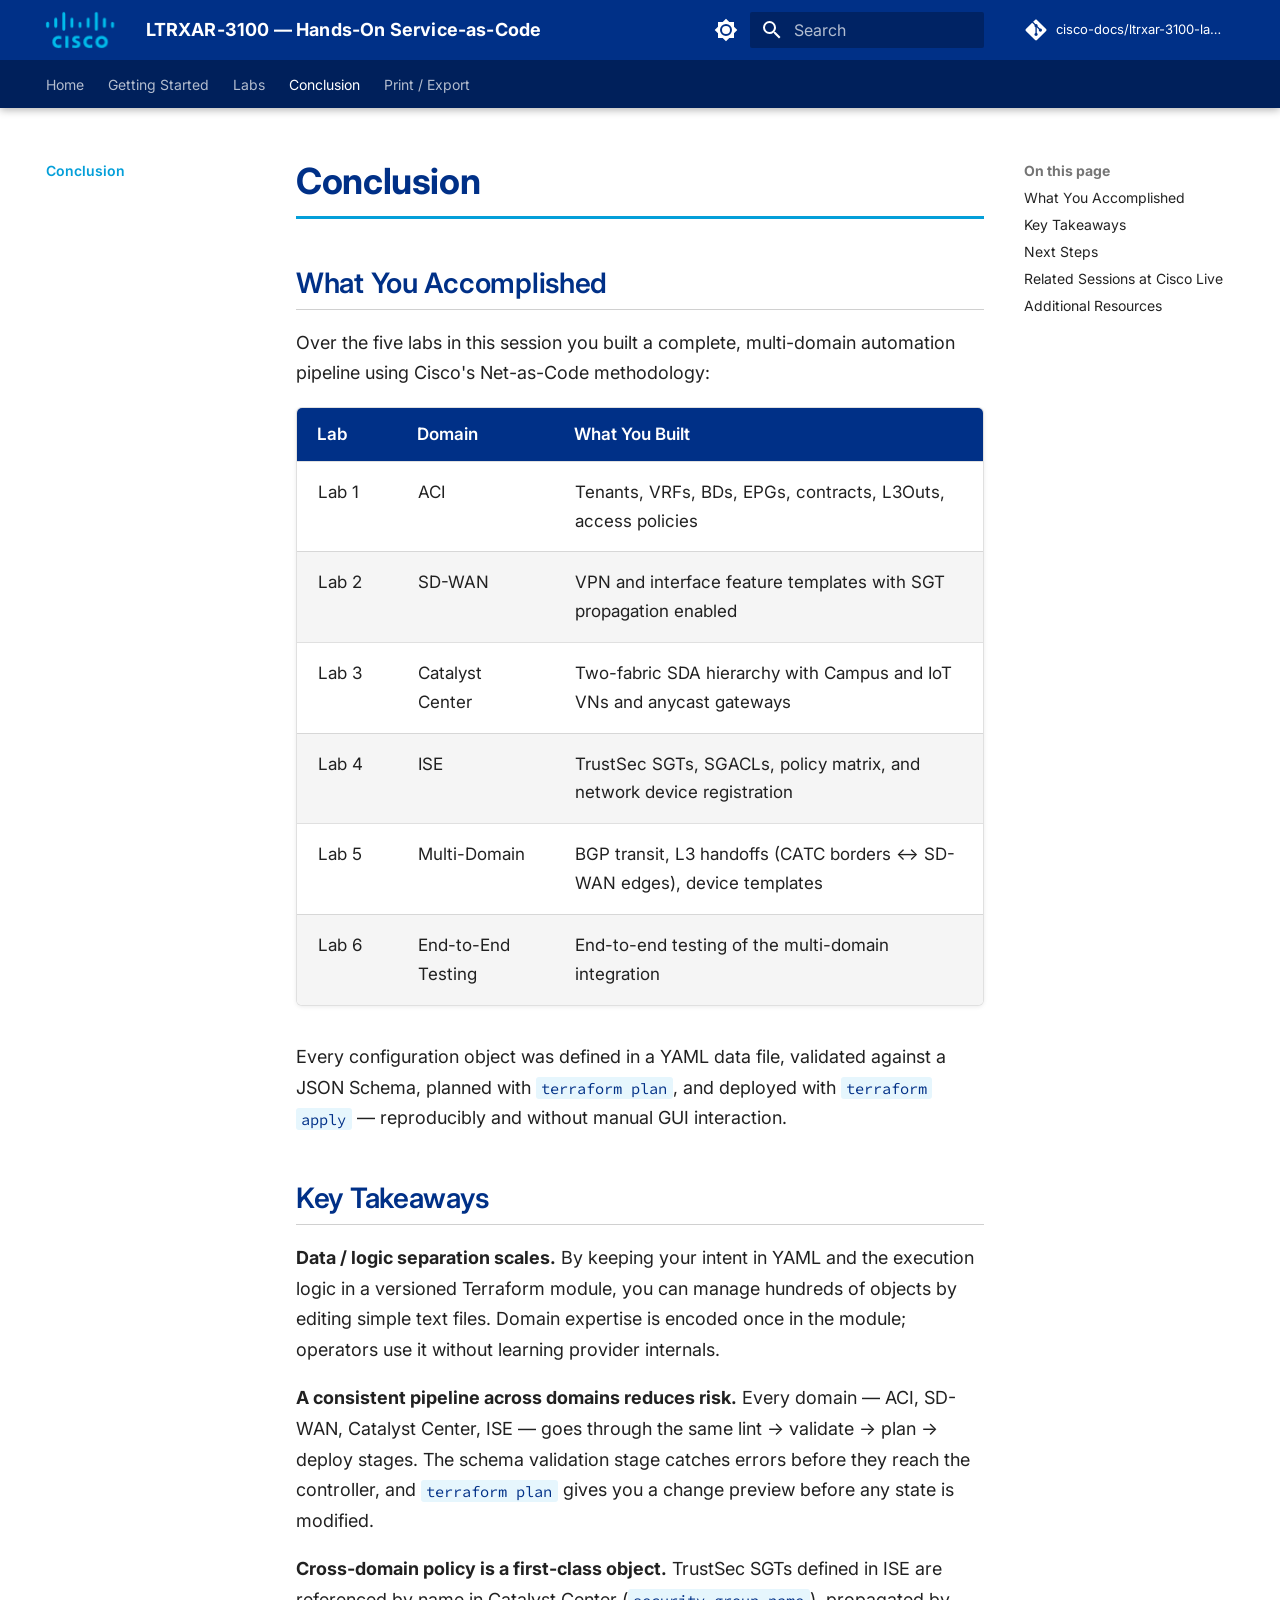
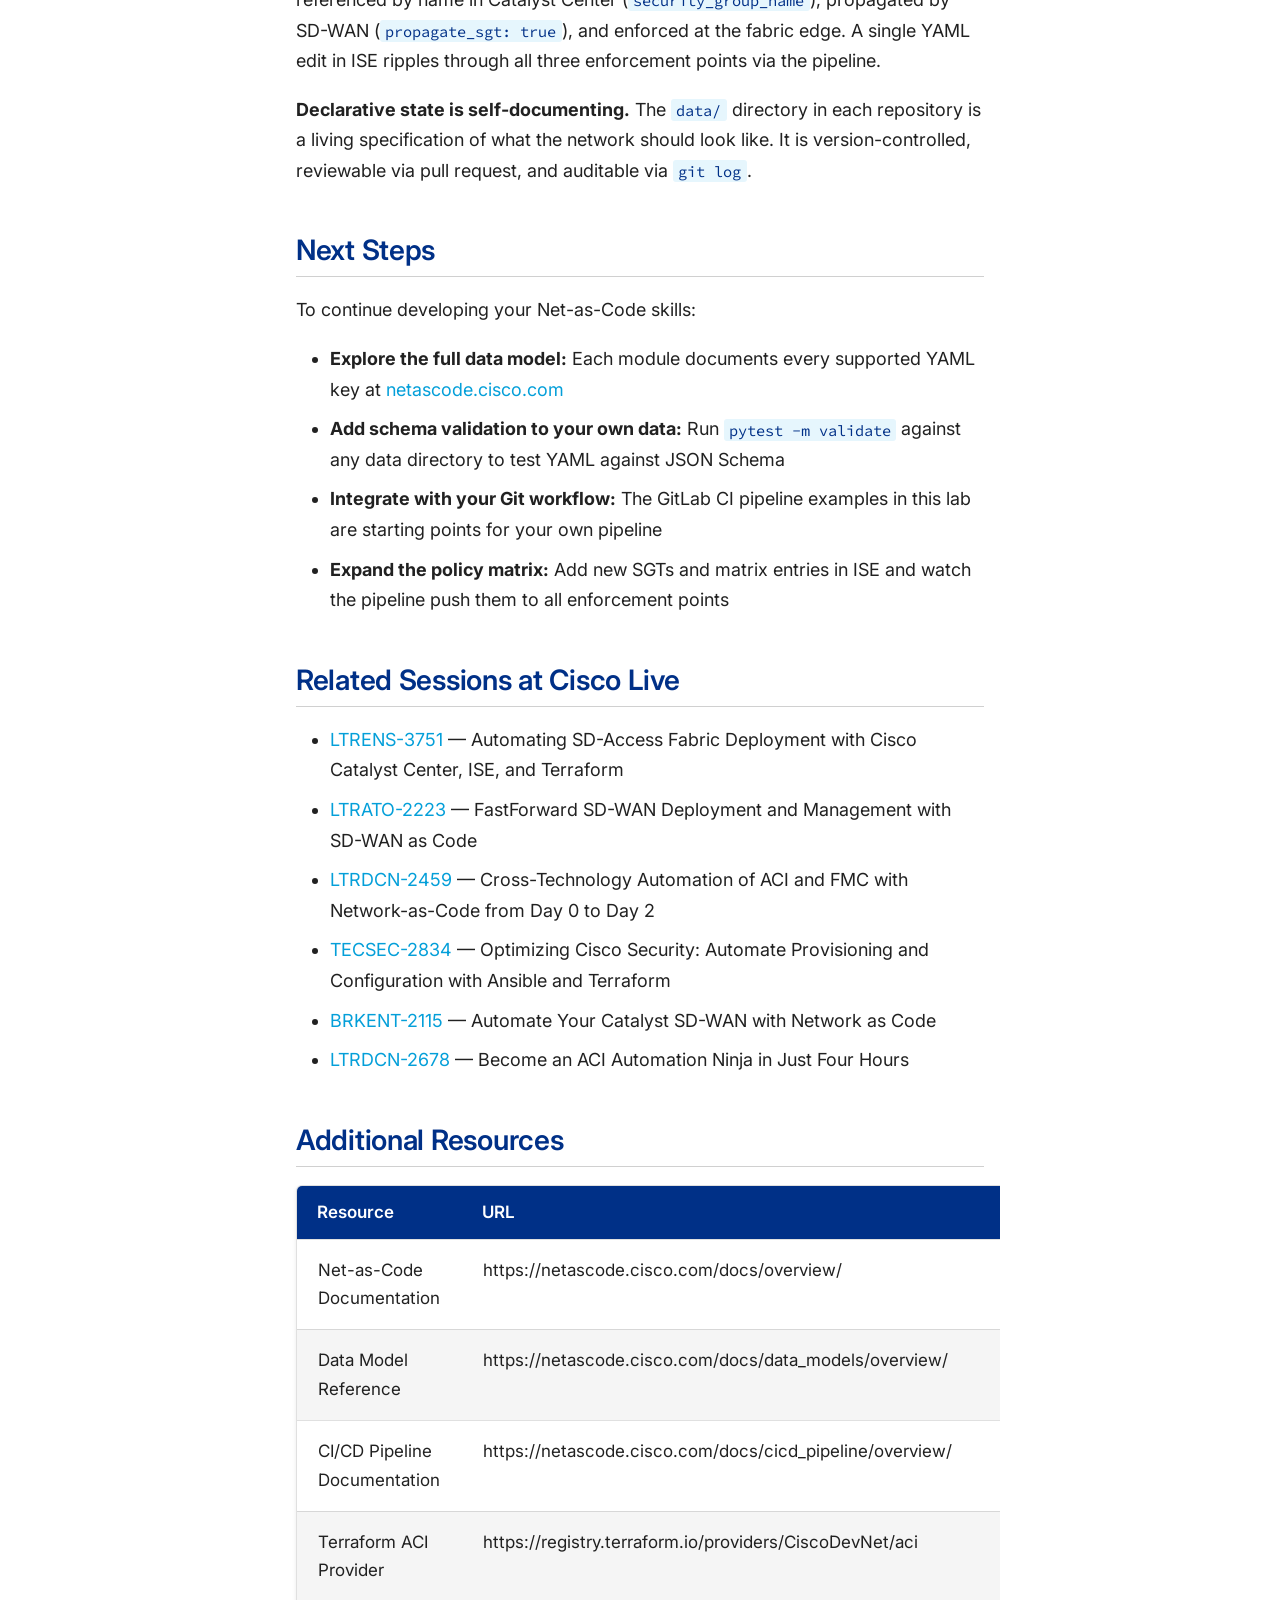
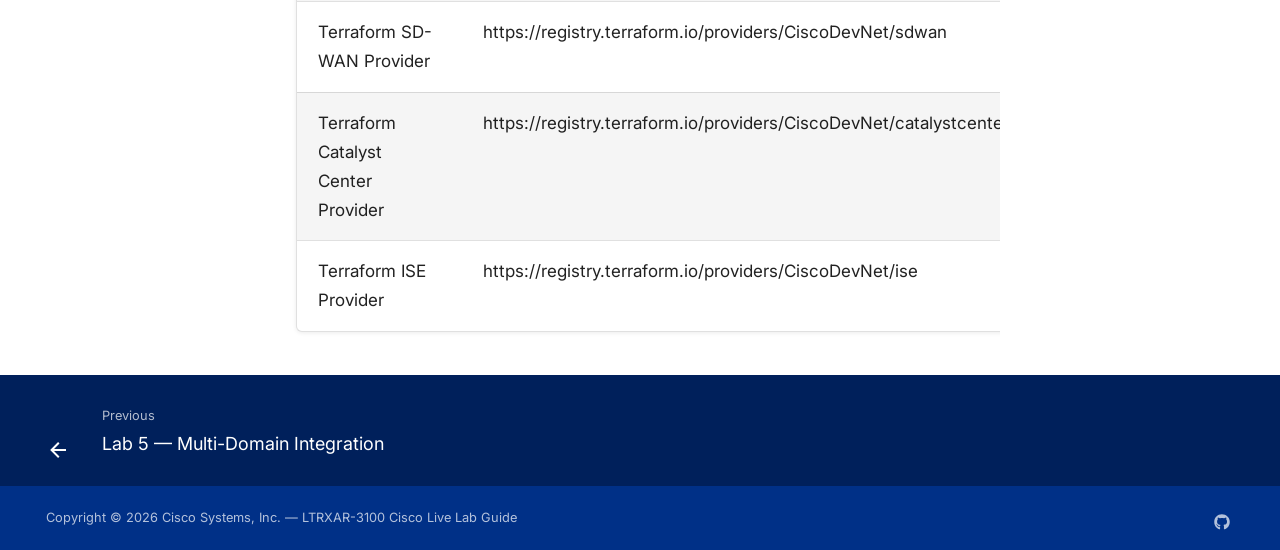
==== commit e4dccefb: "Deployed fd56a6f with MkDocs version: 1.6.1" ====
--- a/conclusion/index.html
+++ b/conclusion/index.html
@@ -19,7 +19,7 @@
         
       
       
-      <link rel="icon" href="../assets/ltrxar_3100_logo.png">
+      <link rel="icon" href="../assets/cisco_logo.png">
       <meta name="generator" content="mkdocs-1.6.1, mkdocs-material-9.7.6">
     
     
@@ -109,7 +109,7 @@
   <nav class="md-header__inner md-grid" aria-label="Header">
     <a href=".." title="LTRXAR-3100 — Hands-On Service-as-Code" class="md-header__button md-logo" aria-label="LTRXAR-3100 — Hands-On Service-as-Code" data-md-component="logo">
       
-  <img src="../assets/ltrxar_3100_logo.png" alt="logo">
+  <img src="../assets/cisco_logo.png" alt="logo">
 
     </a>
     <label class="md-header__button md-icon" for="__drawer">
@@ -365,7 +365,7 @@
   <label class="md-nav__title" for="__drawer">
     <a href=".." title="LTRXAR-3100 — Hands-On Service-as-Code" class="md-nav__button md-logo" aria-label="LTRXAR-3100 — Hands-On Service-as-Code" data-md-component="logo">
       
-  <img src="../assets/ltrxar_3100_logo.png" alt="logo">
+  <img src="../assets/cisco_logo.png" alt="logo">
 
     </a>
     LTRXAR-3100 — Hands-On Service-as-Code
@@ -1042,6 +1042,11 @@
 <td>Lab 5</td>
 <td>Multi-Domain</td>
 <td>BGP transit, L3 handoffs (CATC borders ↔ SD-WAN edges), device templates</td>
+</tr>
+<tr>
+<td>Lab 6</td>
+<td>End-to-End Testing</td>
+<td>End-to-end testing of the multi-domain integration</td>
 </tr>
 </tbody>
 </table>
@@ -1061,6 +1066,7 @@
 </ul>
 <h2 id="related-sessions-at-cisco-live">Related Sessions at Cisco Live<a class="headerlink" href="#related-sessions-at-cisco-live" title="Permanent link">¶</a></h2>
 <ul>
+<li><a href="https://www.ciscolive.com/emea/learn/session-catalog.html?search=LTRENS-3751">LTRENS-3751</a> — Automating SD-Access Fabric Deployment with Cisco Catalyst Center, ISE, and Terraform</li>
 <li><a href="https://www.ciscolive.com/emea/learn/session-catalog.html?search=LTRATO-2223">LTRATO-2223</a> — FastForward SD-WAN Deployment and Management with SD-WAN as Code</li>
 <li><a href="https://www.ciscolive.com/emea/learn/session-catalog.html?search=LTRDCN-2459">LTRDCN-2459</a> — Cross-Technology Automation of ACI and FMC with Network-as-Code from Day 0 to Day 2</li>
 <li><a href="https://www.ciscolive.com/emea/learn/session-catalog.html?search=TECSEC-2834">TECSEC-2834</a> — Optimizing Cisco Security: Automate Provisioning and Configuration with Ansible and Terraform</li>
@@ -1167,7 +1173,7 @@
       <div class="md-copyright">
   
     <div class="md-copyright__highlight">
-      Copyright © 2025 Cisco Systems, Inc. — LTRXAR-3100 Cisco Live Lab Guide
+      Copyright © 2026 Cisco Systems, Inc. — LTRXAR-3100 Cisco Live Lab Guide
 
     </div>
   
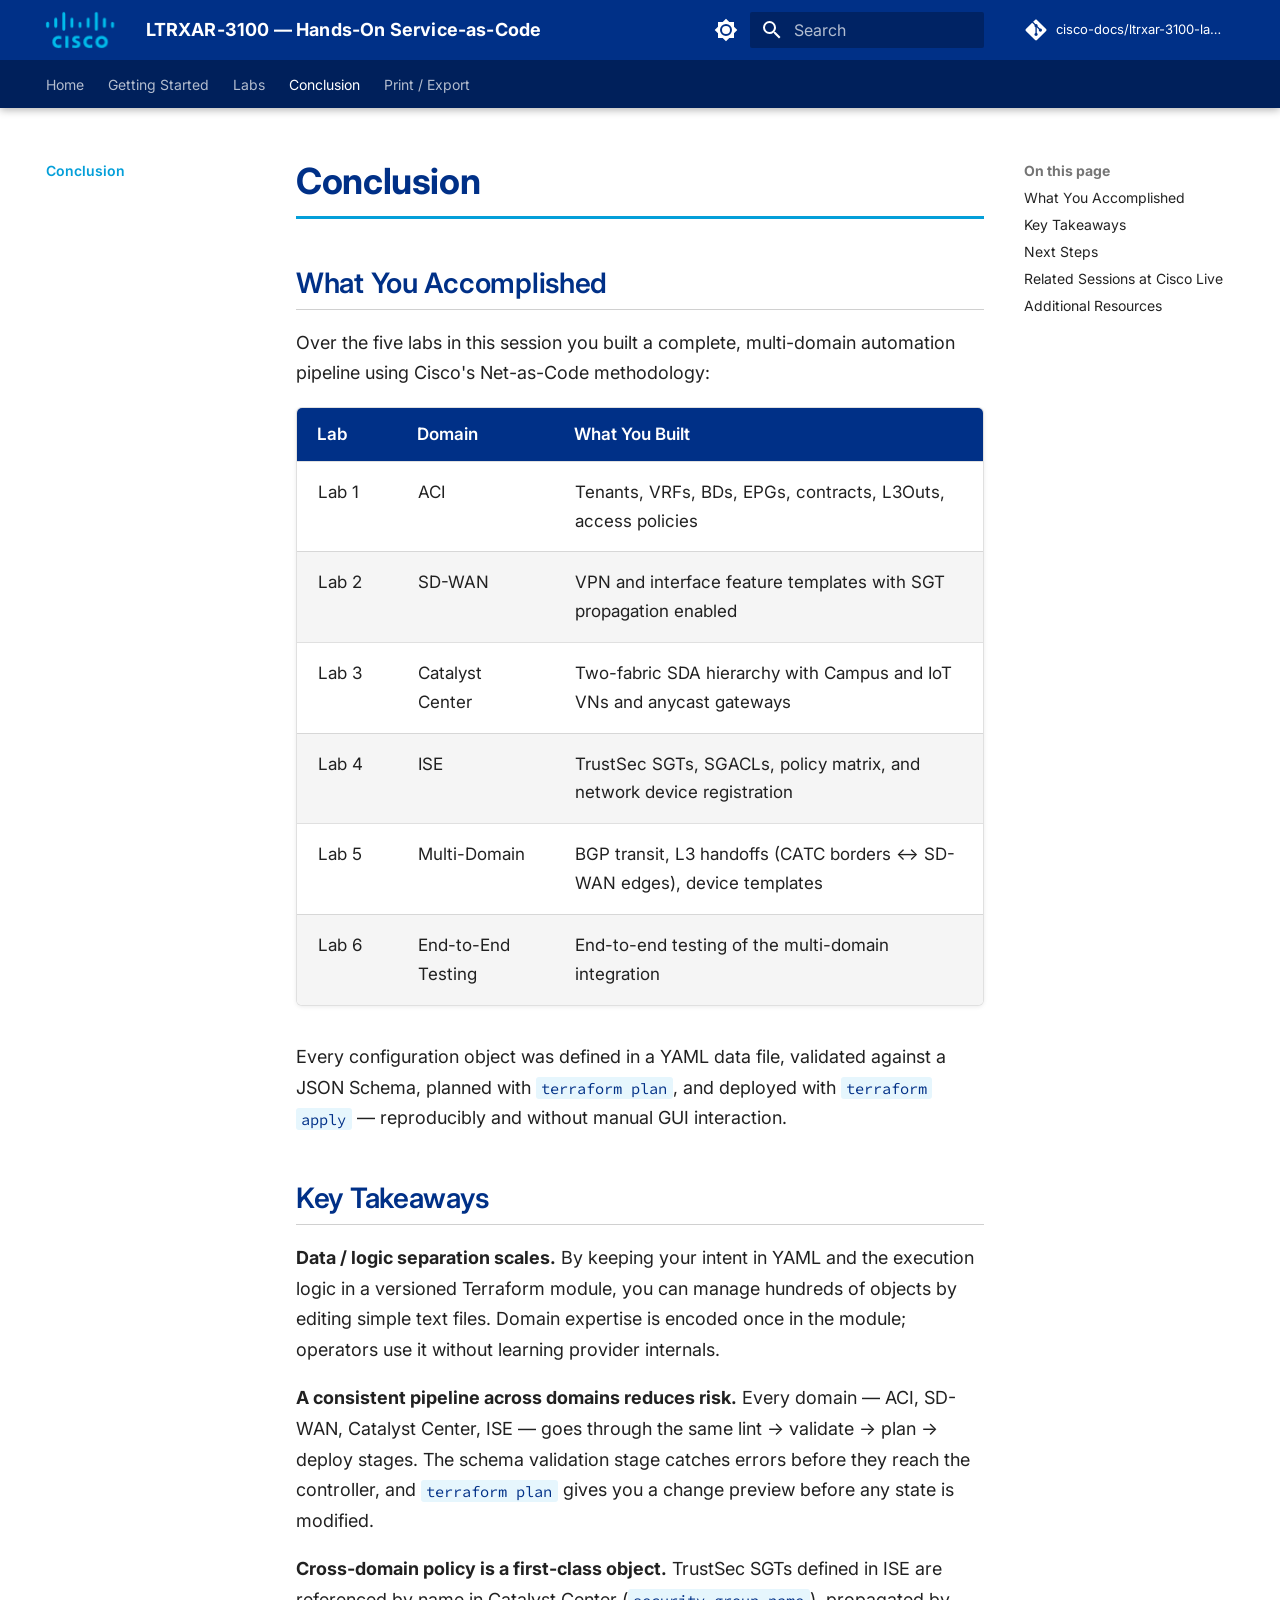
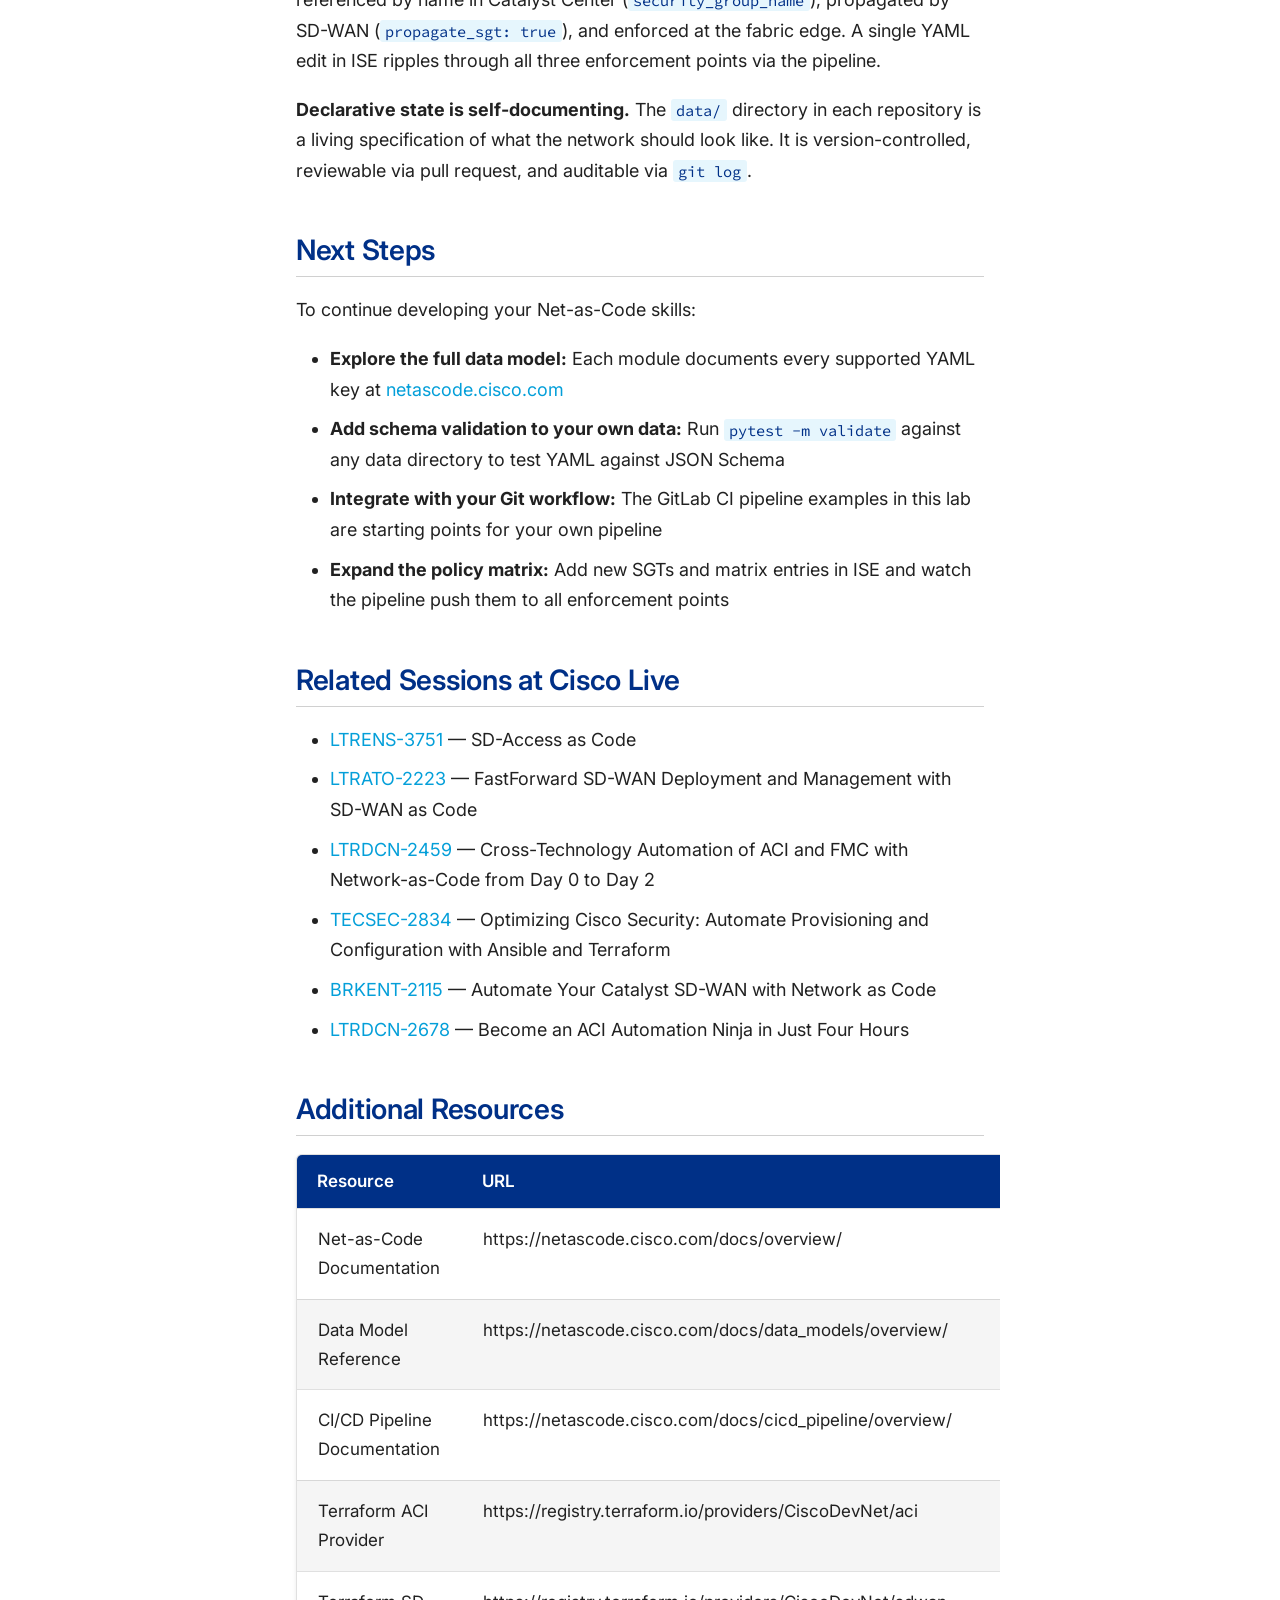
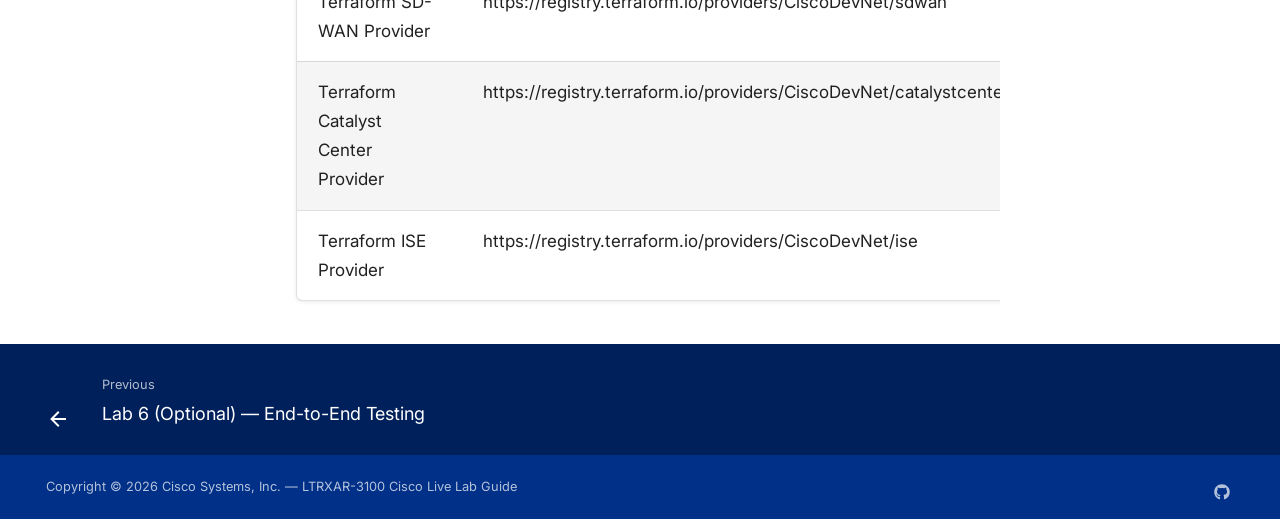
==== commit efa11199: "Deployed d3fb729 with MkDocs version: 1.6.1" ====
--- a/conclusion/index.html
+++ b/conclusion/index.html
@@ -12,7 +12,7 @@
         <link rel="canonical" href="https://cisco-docs.github.io/ltrxar-3100-lab-guide/conclusion/">
       
       
-        <link rel="prev" href="../lab5_multidomain/">
+        <link rel="prev" href="../lab6_optional_end_to_end_testing/">
       
       
       
@@ -554,6 +554,8 @@
       
         
       
+        
+      
     
     
     
@@ -728,6 +730,34 @@
     
   
     Lab 5 — Multi-Domain Integration
+  
+
+    
+  </span>
+  
+  
+
+      </a>
+    </li>
+  
+
+              
+            
+              
+                
+  
+  
+  
+  
+    <li class="md-nav__item">
+      <a href="../lab6_optional_end_to_end_testing/" class="md-nav__link">
+        
+  
+  
+  <span class="md-ellipsis">
+    
+  
+    Lab 6 (Optional) — End-to-End Testing
   
 
     
@@ -1066,7 +1096,7 @@
 </ul>
 <h2 id="related-sessions-at-cisco-live">Related Sessions at Cisco Live<a class="headerlink" href="#related-sessions-at-cisco-live" title="Permanent link">¶</a></h2>
 <ul>
-<li><a href="https://www.ciscolive.com/emea/learn/session-catalog.html?search=LTRENS-3751">LTRENS-3751</a> — Automating SD-Access Fabric Deployment with Cisco Catalyst Center, ISE, and Terraform</li>
+<li><a href="https://www.ciscolive.com/emea/learn/session-catalog.html?search=LTRENS-3751">LTRENS-3751</a> — SD-Access as Code</li>
 <li><a href="https://www.ciscolive.com/emea/learn/session-catalog.html?search=LTRATO-2223">LTRATO-2223</a> — FastForward SD-WAN Deployment and Management with SD-WAN as Code</li>
 <li><a href="https://www.ciscolive.com/emea/learn/session-catalog.html?search=LTRDCN-2459">LTRDCN-2459</a> — Cross-Technology Automation of ACI and FMC with Network-as-Code from Day 0 to Day 2</li>
 <li><a href="https://www.ciscolive.com/emea/learn/session-catalog.html?search=TECSEC-2834">TECSEC-2834</a> — Optimizing Cisco Security: Automate Provisioning and Configuration with Ansible and Terraform</li>
@@ -1149,7 +1179,7 @@
       <nav class="md-footer__inner md-grid" aria-label="Footer">
         
           
-          <a href="../lab5_multidomain/" class="md-footer__link md-footer__link--prev" aria-label="Previous: Lab 5 — Multi-Domain Integration">
+          <a href="../lab6_optional_end_to_end_testing/" class="md-footer__link md-footer__link--prev" aria-label="Previous: Lab 6 (Optional) — End-to-End Testing">
             <div class="md-footer__button md-icon">
               
               <svg xmlns="http://www.w3.org/2000/svg" viewBox="0 0 24 24"><path d="M20 11v2H8l5.5 5.5-1.42 1.42L4.16 12l7.92-7.92L13.5 5.5 8 11z"></path></svg>
@@ -1159,7 +1189,7 @@
                 Previous
               </span>
               <div class="md-ellipsis">
-                Lab 5 — Multi-Domain Integration
+                Lab 6 (Optional) — End-to-End Testing
               </div>
             </div>
           </a>
